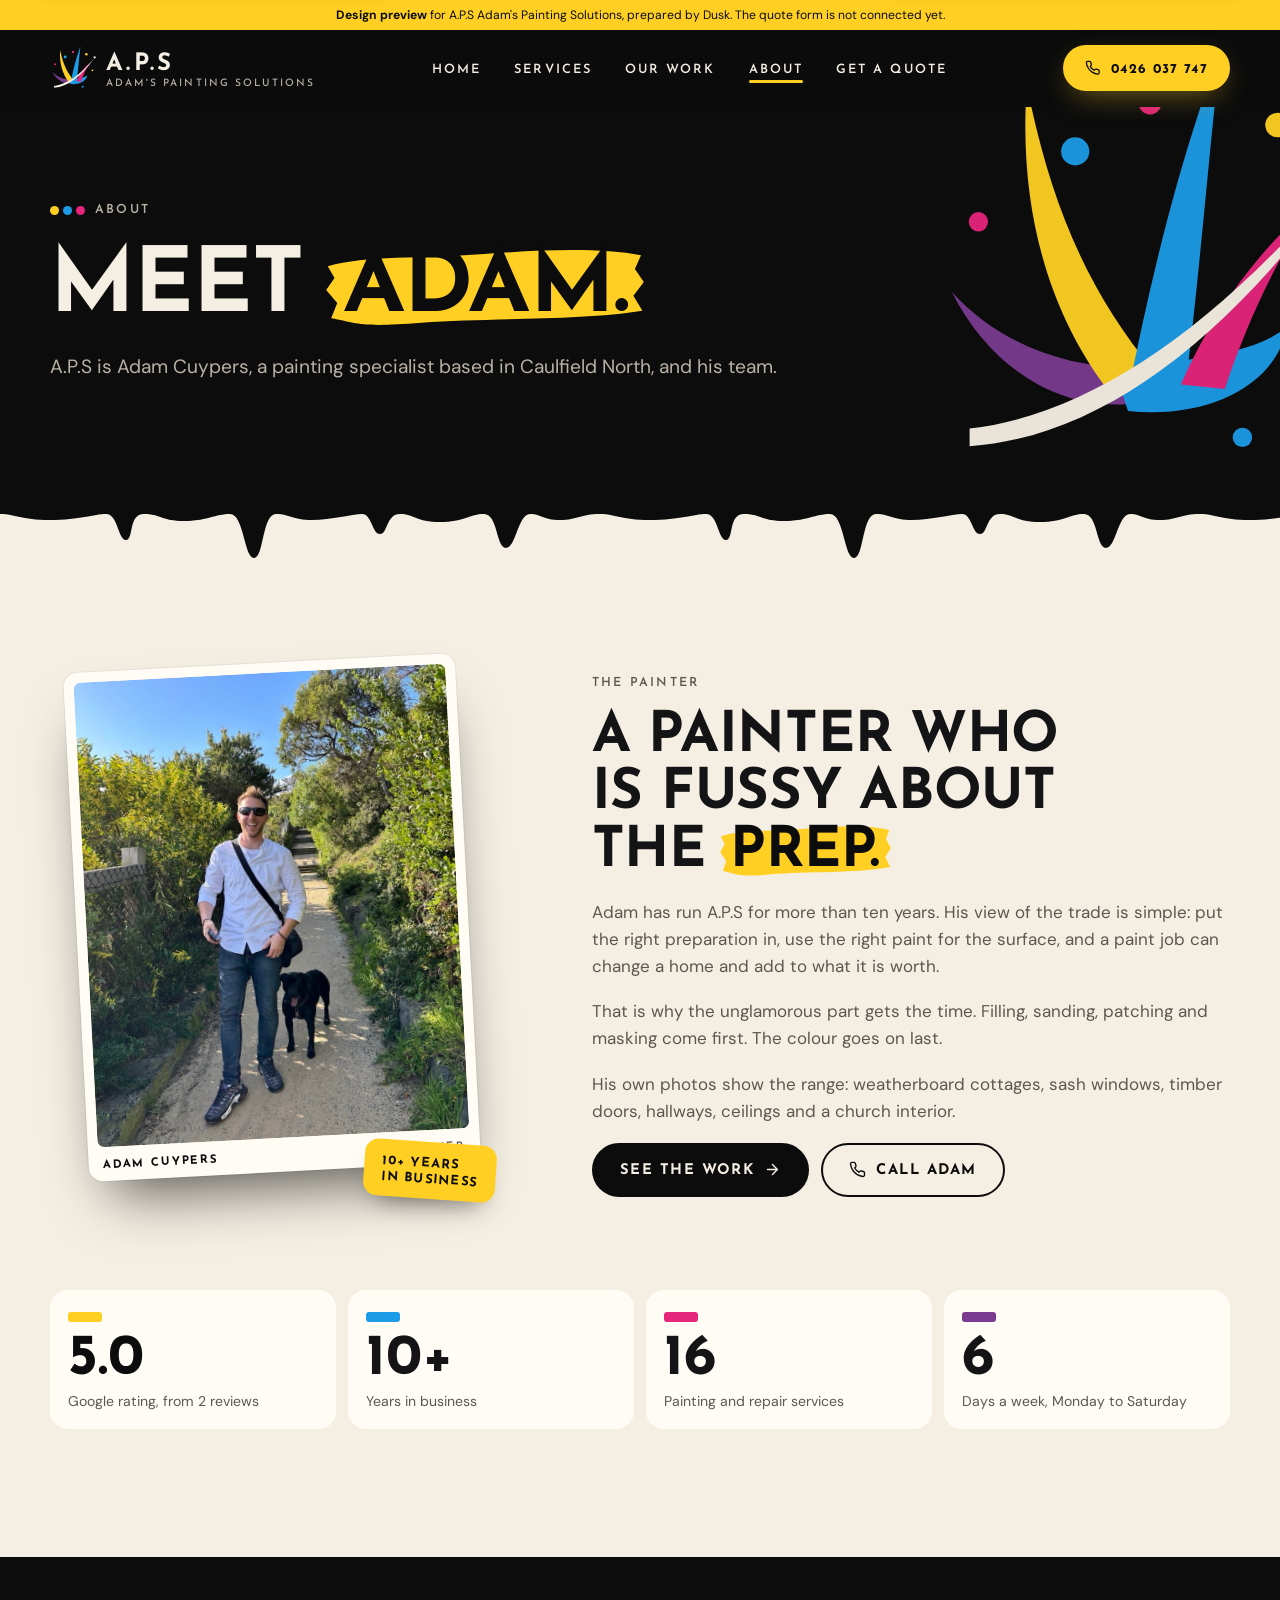
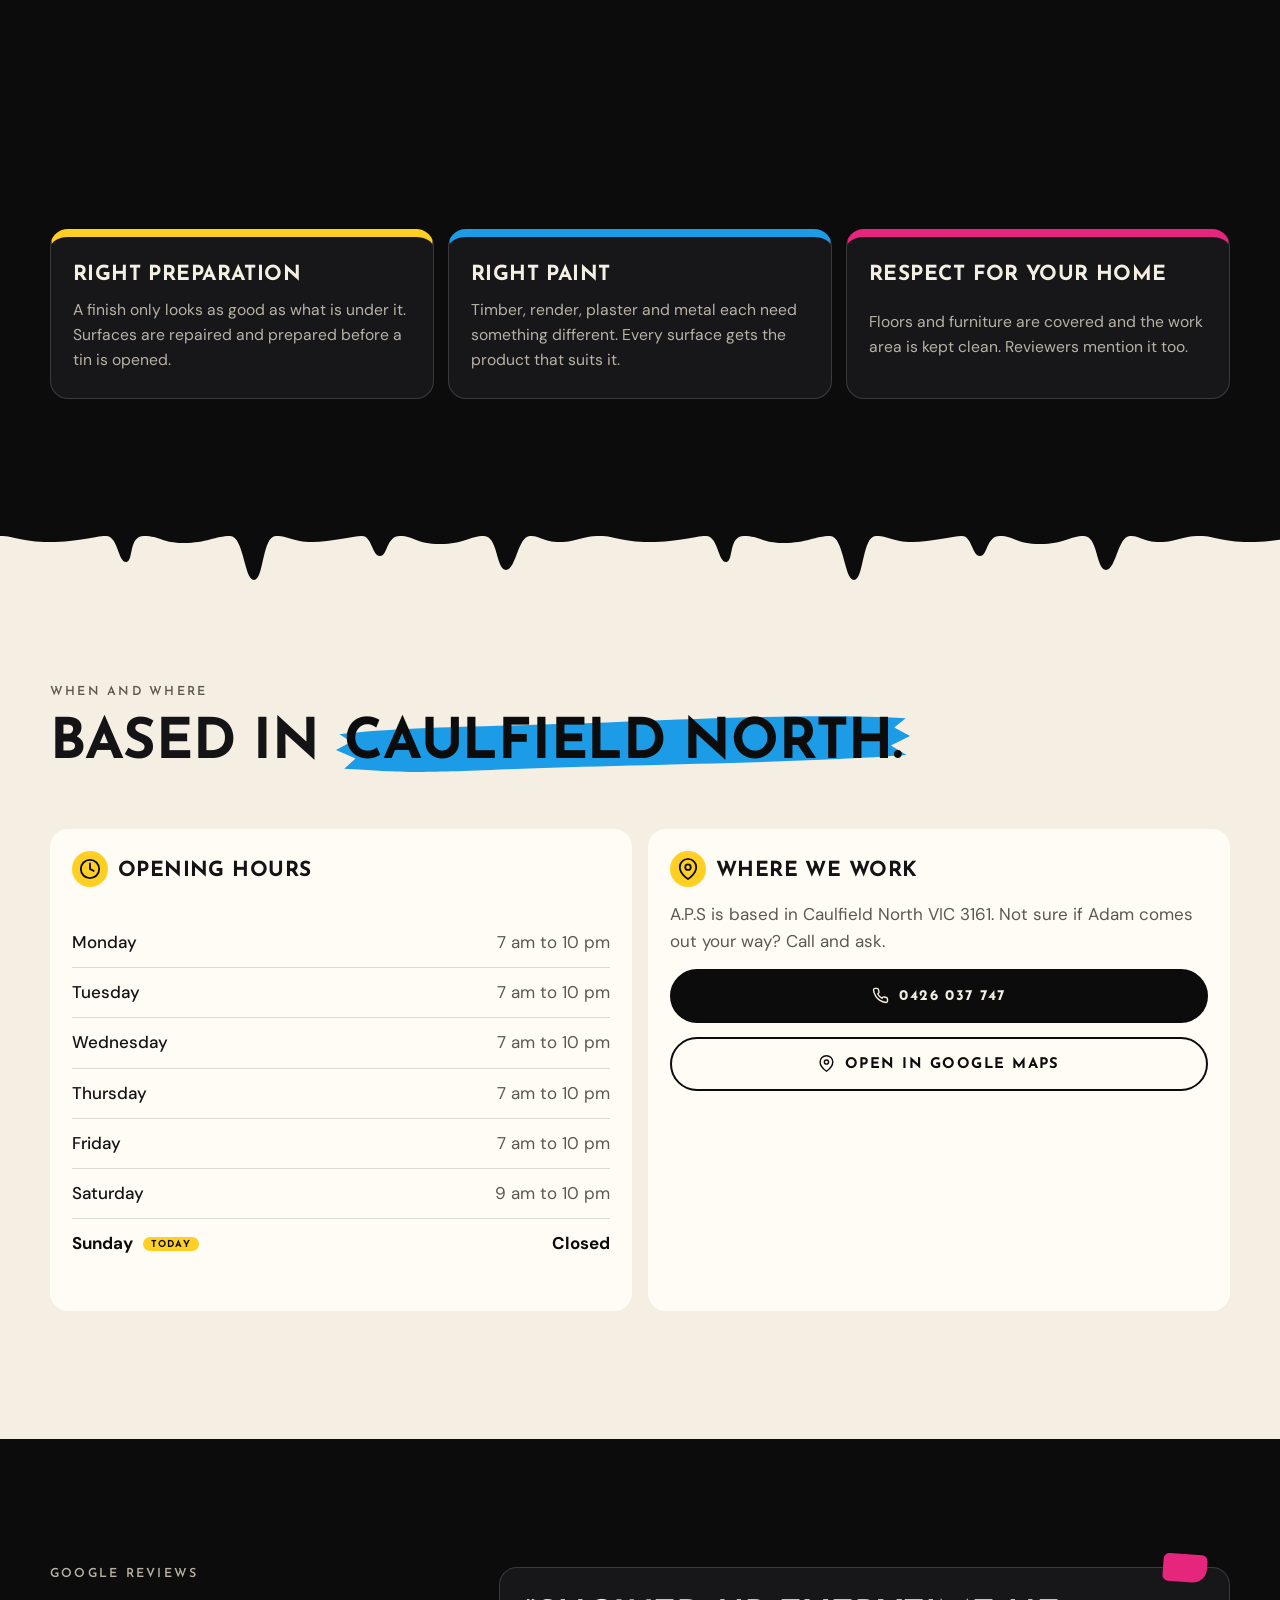
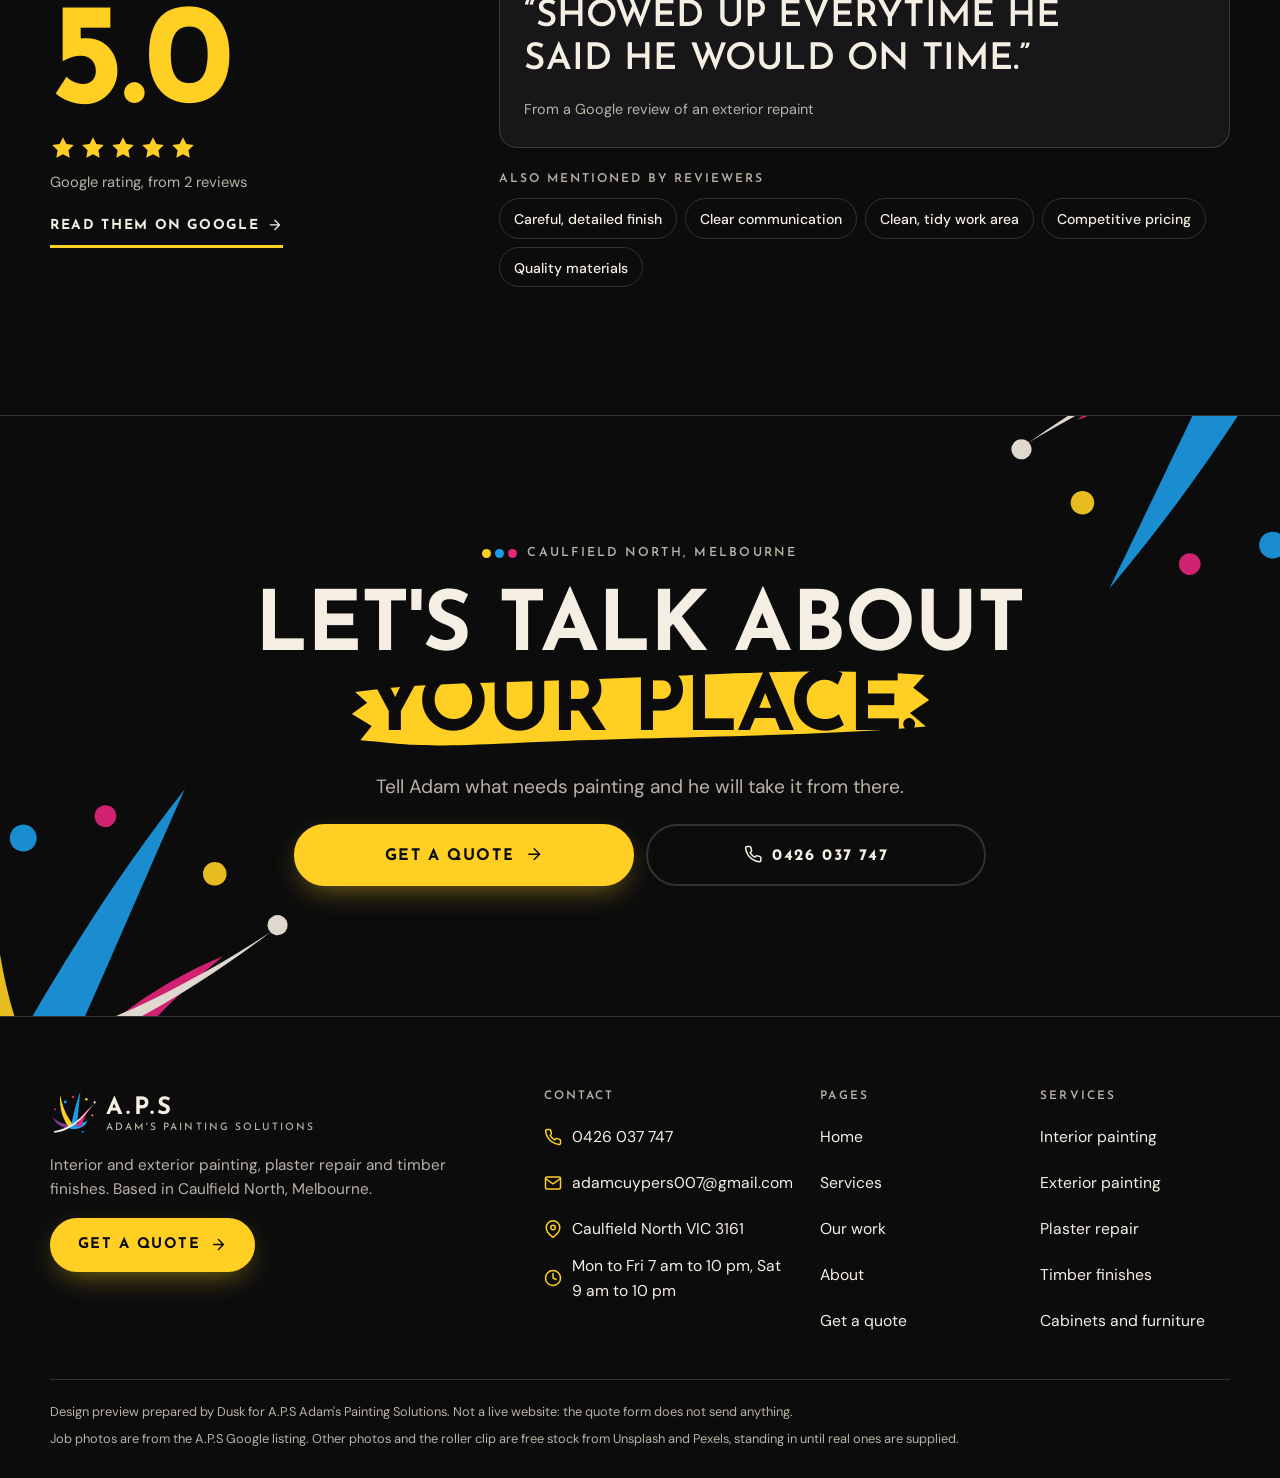
==== about.html @ 63b76c0f "A.P.S Adam's Painting Solutions design preview Co-Authored-By: Claude Opus 5.5 <noreply@anthropic.co" ====
<!doctype html>
<html lang="en-AU">
<head>
<meta charset="utf-8">
<meta name="viewport" content="width=device-width, initial-scale=1, viewport-fit=cover">
<title>About Adam | A.P.S Adam&#39;s Painting Solutions</title>
<meta name="description" content="A.P.S is Adam Cuypers, a painting specialist based in Caulfield North, Melbourne, with more than ten years in business.">
<meta name="robots" content="noindex, nofollow">
<meta name="theme-color" content="#0c0c0d">
<meta name="format-detection" content="telephone=no">
<link rel="icon" href="assets/favicon.svg" type="image/svg+xml">
<link rel="preconnect" href="https://fonts.googleapis.com">
<link rel="preconnect" href="https://fonts.gstatic.com" crossorigin>
<link href="https://fonts.googleapis.com/css2?family=DM+Sans:opsz,wght@9..40,400;9..40,500;9..40,700&amp;family=Josefin+Sans:wght@500;600;700&amp;display=swap" rel="stylesheet">
<link rel="stylesheet" href="assets/css/site.css">
<script>
(function(){var r=document.documentElement,p=false;r.classList.add('js');
try{var s=sessionStorage,m=matchMedia('(prefers-reduced-motion: reduce)').matches;
var n=(performance.getEntriesByType&&performance.getEntriesByType('navigation')[0])||{},t=n.type||'navigate';
var inside=!!s.getItem('aps-nav');s.removeItem('aps-nav');
if(!inside&&t==='navigate'&&document.referrer){try{inside=new URL(document.referrer).origin===location.origin}catch(e){}}
if(t==='back_forward')inside=true;
if(t==='reload')inside=false;
p=!m&&(!inside||/[?&]intro=1/.test(location.search));
if(/[?&]intro=0/.test(location.search))p=false;
if(!p&&!m&&inside)r.classList.add('wipe-in');}catch(e){}
r.classList.add(p?'has-intro':'no-intro');if(p)r.classList.add('intro-lock');
setTimeout(function(){if(!window.__aps)r.classList.remove('js','has-intro','intro-lock','wipe-in')},6000);})();
</script>
</head>
<body>
<a class="skip" href="#main">Skip to content</a>
<svg class="sr" aria-hidden="true" focusable="false" width="0" height="0"><defs>
<symbol id="i-phone" viewBox="0 0 24 24"><path d="M22 16.92v3a2 2 0 0 1-2.18 2 19.79 19.79 0 0 1-8.63-3.07 19.5 19.5 0 0 1-6-6 19.79 19.79 0 0 1-3.07-8.67A2 2 0 0 1 4.11 2h3a2 2 0 0 1 2 1.72 12.84 12.84 0 0 0 .7 2.81 2 2 0 0 1-.45 2.11L8.09 9.91a16 16 0 0 0 6 6l1.27-1.27a2 2 0 0 1 2.11-.45 12.84 12.84 0 0 0 2.81.7A2 2 0 0 1 22 16.92z"/></symbol>
<symbol id="i-arrow" viewBox="0 0 24 24"><path d="M5 12h14M12 5l7 7-7 7"/></symbol>
<symbol id="i-check" viewBox="0 0 24 24"><path d="M20 6L9 17l-5-5"/></symbol>
<symbol id="i-star" viewBox="0 0 24 24"><path fill="currentColor" stroke="none" d="M12 2l3.09 6.26L22 9.27l-5 4.87 1.18 6.88L12 17.77l-6.18 3.25L7 14.14 2 9.27l6.91-1.01L12 2z"/></symbol>
<symbol id="i-pin" viewBox="0 0 24 24"><path d="M21 10c0 7-9 13-9 13s-9-6-9-13a9 9 0 0 1 18 0z"/><circle cx="12" cy="10" r="3"/></symbol>
<symbol id="i-clock" viewBox="0 0 24 24"><circle cx="12" cy="12" r="10"/><path d="M12 6v6l4 2"/></symbol>
<symbol id="i-mail" viewBox="0 0 24 24"><path d="M4 4h16a2 2 0 0 1 2 2v12a2 2 0 0 1-2 2H4a2 2 0 0 1-2-2V6a2 2 0 0 1 2-2z"/><path d="M22 6l-10 7L2 6"/></symbol>
<symbol id="i-x" viewBox="0 0 24 24"><path d="M18 6L6 18M6 6l12 12"/></symbol>
<symbol id="i-left" viewBox="0 0 24 24"><path d="M15 18l-6-6 6-6"/></symbol>
<symbol id="i-right" viewBox="0 0 24 24"><path d="M9 18l6-6-6-6"/></symbol>
<symbol id="i-shield" viewBox="0 0 24 24"><path d="M12 22s8-4 8-10V5l-8-3-8 3v7c0 6 8 10 8 10z"/><path d="M9 12l2 2 4-4"/></symbol>
</defs></svg>
<div class="intro" id="intro">
  <div class="intro-paint" aria-hidden="true"><i style="--c:var(--yellow)"></i><i style="--c:var(--blue)"></i><i style="--c:var(--pink)"></i></div>
  <div class="intro-cols" aria-hidden="true"><i style="--c:var(--yellow)"></i><i style="--c:var(--blue)"></i><i style="--c:var(--pink)"></i></div>
  <div class="intro-brand" aria-hidden="true">
    <svg class="intro-mark" viewBox="0 0 100 100" aria-hidden="true" focusable="false">
<path class="s" style="--i:0" fill="#7a3b8f" d="M48 83C31 86 14 76 5 58c11 12 27 18 44 17z"/>
<path class="s" style="--i:1" fill="#ffd023" d="M41 81C27 63 20 39 22 11c5 25 13 46 29 65z"/>
<path class="s" style="--i:2" fill="#1c9be6" d="M45 81c5-25 11-51 21-78-3 28-5 53-8 77z"/>
<path class="s" style="--i:3" fill="#1c9be6" d="M43 79c13-8 28-5 38-13-2 13-18 21-36 19z"/>
<path class="s" style="--i:4" fill="#e6257c" d="M57 79c7-16 17-30 30-41-9 14-15 27-20 42z"/>
<path class="s" style="--i:5" fill="currentColor" d="M9 89c27-3 57-23 87-60C69 68 39 91 9 93z"/>
<circle class="d" style="--i:0" fill="#1c9be6" cx="33" cy="26" r="3.2"/>
<circle class="d" style="--i:1" fill="#e6257c" cx="50" cy="15" r="2.6"/>
<circle class="d" style="--i:2" fill="#ffd023" cx="79" cy="20" r="2.8"/>
<circle class="d" style="--i:3" fill="#e6257c" cx="11" cy="42" r="2.2"/>
<circle class="d" style="--i:4" fill="#ffd023" cx="92" cy="55" r="2"/>
<circle class="d" style="--i:5" fill="#1c9be6" cx="71" cy="91" r="2.2"/>
<circle class="d" style="--i:6" fill="currentColor" cx="97" cy="27" r="2.4"/>
</svg>
    <div class="intro-name">
      <span class="intro-aps"><span>A.P.S</span></span>
      <span class="intro-full"><span>Adam&#39;s Painting Solutions</span></span>
      <span class="intro-rule"></span>
      <span class="intro-loc">Caulfield North &middot; Melbourne</span>
    </div>
  </div>
  <button class="intro-skip" type="button">Skip intro</button>
</div>
<div class="wipe" aria-hidden="true"><i style="--c:var(--yellow);--i:0"></i><i style="--c:var(--blue);--i:1"></i><i style="--c:var(--pink);--i:2"></i></div>
<div class="preview-strip"><b>Design preview</b> for A.P.S Adam&#39;s Painting Solutions, prepared by Dusk. The quote form is not connected yet.</div>
<header class="hdr">
  <div class="wrap hdr-in">
    <a class="logo" href="index.html" aria-label="A.P.S Adam&#39;s Painting Solutions, home"><svg class="logo-mark" viewBox="0 0 100 100" aria-hidden="true" focusable="false">
<path fill="#7a3b8f" d="M48 83C31 86 14 76 5 58c11 12 27 18 44 17z"/>
<path fill="#ffd023" d="M41 81C27 63 20 39 22 11c5 25 13 46 29 65z"/>
<path fill="#1c9be6" d="M45 81c5-25 11-51 21-78-3 28-5 53-8 77z"/>
<path fill="#1c9be6" d="M43 79c13-8 28-5 38-13-2 13-18 21-36 19z"/>
<path fill="#e6257c" d="M57 79c7-16 17-30 30-41-9 14-15 27-20 42z"/>
<path fill="currentColor" d="M9 89c27-3 57-23 87-60C69 68 39 91 9 93z"/>
<circle fill="#1c9be6" cx="33" cy="26" r="3.2"/>
<circle fill="#e6257c" cx="50" cy="15" r="2.6"/>
<circle fill="#ffd023" cx="79" cy="20" r="2.8"/>
<circle fill="#e6257c" cx="11" cy="42" r="2.2"/>
<circle fill="#ffd023" cx="92" cy="55" r="2"/>
<circle fill="#1c9be6" cx="71" cy="91" r="2.2"/>
<circle fill="currentColor" cx="97" cy="27" r="2.4"/>
</svg><span class="logo-txt"><b>A.P.S</b><i>Adam&#39;s Painting Solutions</i></span></a>
    <nav class="nav" aria-label="Main">
      <a href="index.html">Home</a><a href="services.html">Services</a><a href="work.html">Our work</a><a href="about.html" aria-current="page">About</a><a href="contact.html">Get a quote</a>
    </nav>
    <a class="btn btn-y hdr-call" href="tel:+61426037747"><svg class="ico" aria-hidden="true" focusable="false"><use href="#i-phone"/></svg>0426 037 747</a>
    <button class="burger" type="button" aria-label="Open menu" aria-expanded="false" aria-controls="menu"><span></span><span></span><span></span></button>
  </div>
</header>
<div class="menu" id="menu">
  <nav class="menu-list" aria-label="Menu">
    <a href="index.html" style="--c:var(--yellow);--i:0">Home</a><a href="services.html" style="--c:var(--blue);--i:1">Services</a><a href="work.html" style="--c:var(--pink);--i:2">Our work</a><a href="about.html" style="--c:var(--plum);--i:3" aria-current="page">About</a>
    <a href="contact.html" style="--c:var(--yellow);--i:4">Get a quote</a>
  </nav>
  <div class="menu-foot">
    <a class="btn btn-y btn-block" href="tel:+61426037747"><svg class="ico" aria-hidden="true" focusable="false"><use href="#i-phone"/></svg>Call 0426 037 747</a>
    <p>Mon to Fri 7 am to 10 pm &middot; Sat 9 am to 10 pm</p>
  </div>
</div>
<main id="main">
<section class="phero">
  <svg class="phero-blob" viewBox="0 0 100 100" aria-hidden="true" focusable="false">
<path class="s" style="--i:0" fill="#7a3b8f" d="M48 83C31 86 14 76 5 58c11 12 27 18 44 17z"/>
<path class="s" style="--i:1" fill="#ffd023" d="M41 81C27 63 20 39 22 11c5 25 13 46 29 65z"/>
<path class="s" style="--i:2" fill="#1c9be6" d="M45 81c5-25 11-51 21-78-3 28-5 53-8 77z"/>
<path class="s" style="--i:3" fill="#1c9be6" d="M43 79c13-8 28-5 38-13-2 13-18 21-36 19z"/>
<path class="s" style="--i:4" fill="#e6257c" d="M57 79c7-16 17-30 30-41-9 14-15 27-20 42z"/>
<path class="s" style="--i:5" fill="currentColor" d="M9 89c27-3 57-23 87-60C69 68 39 91 9 93z"/>
<circle class="d" style="--i:0" fill="#1c9be6" cx="33" cy="26" r="3.2"/>
<circle class="d" style="--i:1" fill="#e6257c" cx="50" cy="15" r="2.6"/>
<circle class="d" style="--i:2" fill="#ffd023" cx="79" cy="20" r="2.8"/>
<circle class="d" style="--i:3" fill="#e6257c" cx="11" cy="42" r="2.2"/>
<circle class="d" style="--i:4" fill="#ffd023" cx="92" cy="55" r="2"/>
<circle class="d" style="--i:5" fill="#1c9be6" cx="71" cy="91" r="2.2"/>
<circle class="d" style="--i:6" fill="currentColor" cx="97" cy="27" r="2.4"/>
</svg>
  <div class="wrap phero-in">
    <p class="kicker" data-h style="--i:0"><span class="dots"><i></i><i></i><i></i></span>About</p>
    <h1 class="phero-title" data-h style="--i:1">Meet <span class="stroke">Adam.</span></h1>
    <p class="lede" data-h style="--i:2">A.P.S is Adam Cuypers, a painting specialist based in Caulfield North, and his team.</p>
    
  </div>
</section>
<section class="sec sec--paper has-drip">
  <span class="drip" aria-hidden="true"></span>
  <div class="wrap">
    <div class="about-grid">
      <div class="portrait" data-r="left">
        <figure class="chip"><img src="assets/photos/adam.jpg" alt="Adam Cuypers, owner of A.P.S, out walking with his dog" width="750" height="1000" loading="lazy" decoding="async"><figcaption><span><b>Adam Cuypers</b></span><span>Owner</span></figcaption></figure>
        <p class="portrait-tag">10+ years<br>in business</p>
      </div>
      <div class="about-copy" data-r>
        <p class="kicker">The painter</p>
        <h2 class="h2">A painter who is fussy about the <span class="stroke">prep.</span></h2>
        <p>Adam has run A.P.S for more than ten years. His view of the trade is simple: put the right preparation in, use the right paint for the surface, and a paint job can change a home and add to what it is worth.</p>
        <p>That is why the unglamorous part gets the time. Filling, sanding, patching and masking come first. The colour goes on last.</p>
        <p>His own photos show the range: weatherboard cottages, sash windows, timber doors, hallways, ceilings and a church interior.</p>
        <div class="hero-cta">
          <a class="btn btn-ink" href="work.html">See the work <svg class="ico" aria-hidden="true" focusable="false"><use href="#i-arrow"/></svg></a>
          <a class="btn btn-line" href="tel:+61426037747"><svg class="ico" aria-hidden="true" focusable="false"><use href="#i-phone"/></svg>Call Adam</a>
        </div>
      </div>
    </div>
    <ul class="stats" style="margin-top:clamp(40px,7vw,80px)">
      <li class="stat" style="--c:var(--yellow);--i:0" data-r><b>5.0</b><span>Google rating, from 2 reviews</span></li>
      <li class="stat" style="--c:var(--blue);--i:1" data-r><b>10+</b><span>Years in business</span></li>
      <li class="stat" style="--c:var(--pink);--i:2" data-r><b>16</b><span>Painting and repair services</span></li>
      <li class="stat" style="--c:var(--plum);--i:3" data-r><b>6</b><span>Days a week, Monday to Saturday</span></li>
    </ul>
  </div>
</section>

<section class="sec sec--ink">
  <div class="wrap">
    <div class="sec-head" data-r>
      <p class="kicker">How Adam works</p>
      <h2 class="h2">Three things that <span class="stroke stroke--pink">don&#39;t change.</span></h2>
    </div>
    <ul class="principles">
      <li class="principle" style="--c:var(--yellow);--i:0" data-r><h3 class="h3">Right preparation</h3><p>A finish only looks as good as what is under it. Surfaces are repaired and prepared before a tin is opened.</p></li>
      <li class="principle" style="--c:var(--blue);--i:1" data-r><h3 class="h3">Right paint</h3><p>Timber, render, plaster and metal each need something different. Every surface gets the product that suits it.</p></li>
      <li class="principle" style="--c:var(--pink);--i:2" data-r><h3 class="h3">Respect for your home</h3><p>Floors and furniture are covered and the work area is kept clean. Reviewers mention it too.</p></li>
    </ul>
  </div>
</section>

<section class="sec sec--paper has-drip">
  <span class="drip" aria-hidden="true"></span>
  <div class="wrap">
    <div class="sec-head" data-r>
      <p class="kicker">When and where</p>
      <h2 class="h2">Based in <span class="stroke stroke--blue">Caulfield North.</span></h2>
    </div>
    <div class="info">
      <div class="info-card" data-r>
        <h3 class="h3"><svg class="ico" aria-hidden="true" focusable="false"><use href="#i-clock"/></svg>Opening hours</h3>
        <dl class="hours">
            <div data-day="1"><dt>Monday</dt><dd>7 am to 10 pm</dd></div>
            <div data-day="2"><dt>Tuesday</dt><dd>7 am to 10 pm</dd></div>
            <div data-day="3"><dt>Wednesday</dt><dd>7 am to 10 pm</dd></div>
            <div data-day="4"><dt>Thursday</dt><dd>7 am to 10 pm</dd></div>
            <div data-day="5"><dt>Friday</dt><dd>7 am to 10 pm</dd></div>
            <div data-day="6"><dt>Saturday</dt><dd>9 am to 10 pm</dd></div>
            <div data-day="0"><dt>Sunday</dt><dd>Closed</dd></div>
          </dl>
      </div>
      <div class="info-card" data-r style="--i:1">
        <h3 class="h3"><svg class="ico" aria-hidden="true" focusable="false"><use href="#i-pin"/></svg>Where we work</h3>
        <p>A.P.S is based in Caulfield North VIC 3161. Not sure if Adam comes out your way? Call and ask.</p>
        <a class="btn btn-ink" href="tel:+61426037747"><svg class="ico" aria-hidden="true" focusable="false"><use href="#i-phone"/></svg>0426 037 747</a>
        <a class="btn btn-line" href="https://www.google.com/maps/search/?api=1&amp;query=A.P.S+Adam%27s+Painting+Solutions+Caulfield+North+VIC" target="_blank" rel="noopener"><svg class="ico" aria-hidden="true" focusable="false"><use href="#i-pin"/></svg>Open in Google Maps</a>
      </div>
    </div>
  </div>
</section>

<section class="sec sec--ink" id="reviews">
  <div class="wrap rev">
    <div class="rev-score" data-r>
      <p class="kicker">Google reviews</p>
      <p class="rev-num" aria-hidden="true">5.0</p>
      <p class="rev-stars" role="img" aria-label="5.0 out of 5 stars"><svg class="ico" style="--i:0" aria-hidden="true" focusable="false"><use href="#i-star"/></svg><svg class="ico" style="--i:1" aria-hidden="true" focusable="false"><use href="#i-star"/></svg><svg class="ico" style="--i:2" aria-hidden="true" focusable="false"><use href="#i-star"/></svg><svg class="ico" style="--i:3" aria-hidden="true" focusable="false"><use href="#i-star"/></svg><svg class="ico" style="--i:4" aria-hidden="true" focusable="false"><use href="#i-star"/></svg></p>
      <p class="rev-src">Google rating, from 2 reviews</p>
      <a class="link" href="https://www.google.com/maps/search/?api=1&amp;query=A.P.S+Adam%27s+Painting+Solutions+Caulfield+North+VIC" target="_blank" rel="noopener">Read them on Google <svg class="ico" aria-hidden="true" focusable="false"><use href="#i-arrow"/></svg></a>
    </div>
    <div class="rev-body">
      <figure class="rev-quote" data-r style="--i:1">
        <blockquote>&ldquo;Showed up everytime he said he would on time.&rdquo;</blockquote>
        <figcaption>From a Google review of an exterior repaint</figcaption>
      </figure>
      <div class="rev-themes" data-r style="--i:2">
        <h3>Also mentioned by reviewers</h3>
        <ul class="tags">
          <li>Careful, detailed finish</li>
          <li>Clear communication</li>
          <li>Clean, tidy work area</li>
          <li>Competitive pricing</li>
          <li>Quality materials</li>
        </ul>
      </div>
    </div>
  </div>
</section>

<section class="cta">
  <svg class="cta-blob cta-blob--a" viewBox="0 0 100 100" aria-hidden="true" focusable="false">
<path fill="#7a3b8f" d="M48 83C31 86 14 76 5 58c11 12 27 18 44 17z"/>
<path fill="#ffd023" d="M41 81C27 63 20 39 22 11c5 25 13 46 29 65z"/>
<path fill="#1c9be6" d="M45 81c5-25 11-51 21-78-3 28-5 53-8 77z"/>
<path fill="#1c9be6" d="M43 79c13-8 28-5 38-13-2 13-18 21-36 19z"/>
<path fill="#e6257c" d="M57 79c7-16 17-30 30-41-9 14-15 27-20 42z"/>
<path fill="currentColor" d="M9 89c27-3 57-23 87-60C69 68 39 91 9 93z"/>
<circle fill="#1c9be6" cx="33" cy="26" r="3.2"/>
<circle fill="#e6257c" cx="50" cy="15" r="2.6"/>
<circle fill="#ffd023" cx="79" cy="20" r="2.8"/>
<circle fill="#e6257c" cx="11" cy="42" r="2.2"/>
<circle fill="#ffd023" cx="92" cy="55" r="2"/>
<circle fill="#1c9be6" cx="71" cy="91" r="2.2"/>
<circle fill="currentColor" cx="97" cy="27" r="2.4"/>
</svg>
  <svg class="cta-blob cta-blob--b" viewBox="0 0 100 100" aria-hidden="true" focusable="false">
<path fill="#7a3b8f" d="M48 83C31 86 14 76 5 58c11 12 27 18 44 17z"/>
<path fill="#ffd023" d="M41 81C27 63 20 39 22 11c5 25 13 46 29 65z"/>
<path fill="#1c9be6" d="M45 81c5-25 11-51 21-78-3 28-5 53-8 77z"/>
<path fill="#1c9be6" d="M43 79c13-8 28-5 38-13-2 13-18 21-36 19z"/>
<path fill="#e6257c" d="M57 79c7-16 17-30 30-41-9 14-15 27-20 42z"/>
<path fill="currentColor" d="M9 89c27-3 57-23 87-60C69 68 39 91 9 93z"/>
<circle fill="#1c9be6" cx="33" cy="26" r="3.2"/>
<circle fill="#e6257c" cx="50" cy="15" r="2.6"/>
<circle fill="#ffd023" cx="79" cy="20" r="2.8"/>
<circle fill="#e6257c" cx="11" cy="42" r="2.2"/>
<circle fill="#ffd023" cx="92" cy="55" r="2"/>
<circle fill="#1c9be6" cx="71" cy="91" r="2.2"/>
<circle fill="currentColor" cx="97" cy="27" r="2.4"/>
</svg>
  <div class="wrap cta-in" data-r>
    <p class="kicker"><span class="dots"><i></i><i></i><i></i></span>Caulfield North, Melbourne</p>
    <h2 class="cta-title">Let&#39;s talk about <span class="stroke">your place.</span></h2>
    <p class="lede">Tell Adam what needs painting and he will take it from there.</p>
    <div class="cta-btns">
      <a class="btn btn-y btn-lg" href="contact.html">Get a quote <svg class="ico" aria-hidden="true" focusable="false"><use href="#i-arrow"/></svg></a>
      <a class="btn btn-ghost btn-lg" href="tel:+61426037747"><svg class="ico" aria-hidden="true" focusable="false"><use href="#i-phone"/></svg>0426 037 747</a>
    </div>
  </div>
</section>
</main>
<footer class="ftr">
  <div class="wrap">
    <div class="ftr-top">
      <div class="ftr-brand">
        <a class="logo" href="index.html" aria-label="A.P.S Adam&#39;s Painting Solutions, home"><svg class="logo-mark" viewBox="0 0 100 100" aria-hidden="true" focusable="false">
<path fill="#7a3b8f" d="M48 83C31 86 14 76 5 58c11 12 27 18 44 17z"/>
<path fill="#ffd023" d="M41 81C27 63 20 39 22 11c5 25 13 46 29 65z"/>
<path fill="#1c9be6" d="M45 81c5-25 11-51 21-78-3 28-5 53-8 77z"/>
<path fill="#1c9be6" d="M43 79c13-8 28-5 38-13-2 13-18 21-36 19z"/>
<path fill="#e6257c" d="M57 79c7-16 17-30 30-41-9 14-15 27-20 42z"/>
<path fill="currentColor" d="M9 89c27-3 57-23 87-60C69 68 39 91 9 93z"/>
<circle fill="#1c9be6" cx="33" cy="26" r="3.2"/>
<circle fill="#e6257c" cx="50" cy="15" r="2.6"/>
<circle fill="#ffd023" cx="79" cy="20" r="2.8"/>
<circle fill="#e6257c" cx="11" cy="42" r="2.2"/>
<circle fill="#ffd023" cx="92" cy="55" r="2"/>
<circle fill="#1c9be6" cx="71" cy="91" r="2.2"/>
<circle fill="currentColor" cx="97" cy="27" r="2.4"/>
</svg><span class="logo-txt"><b>A.P.S</b><i>Adam&#39;s Painting Solutions</i></span></a>
        <p>Interior and exterior painting, plaster repair and timber finishes. Based in Caulfield North, Melbourne.</p>
        <a class="btn btn-y" href="contact.html">Get a quote <svg class="ico" aria-hidden="true" focusable="false"><use href="#i-arrow"/></svg></a>
      </div>
      <div class="ftr-cols">
        <div class="ftr-contact">
          <h2>Contact</h2>
          <ul class="ftr-list">
            <li><a href="tel:+61426037747"><svg class="ico" aria-hidden="true" focusable="false"><use href="#i-phone"/></svg>0426 037 747</a></li>
            <li><a href="mailto:adamcuypers007@gmail.com"><svg class="ico" aria-hidden="true" focusable="false"><use href="#i-mail"/></svg>adamcuypers007@gmail.com</a></li>
            <li><span><svg class="ico" aria-hidden="true" focusable="false"><use href="#i-pin"/></svg>Caulfield North VIC 3161</span></li>
            <li><span><svg class="ico" aria-hidden="true" focusable="false"><use href="#i-clock"/></svg>Mon to Fri 7 am to 10 pm, Sat 9 am to 10 pm</span></li>
          </ul>
        </div>
        <div>
          <h2>Pages</h2>
          <ul class="ftr-list">
            <li><a href="index.html">Home</a></li><li><a href="services.html">Services</a></li><li><a href="work.html">Our work</a></li><li><a href="about.html">About</a></li>
            <li><a href="contact.html">Get a quote</a></li>
          </ul>
        </div>
        <div>
          <h2>Services</h2>
          <ul class="ftr-list">
            <li><a href="services.html#interior">Interior painting</a></li>
            <li><a href="services.html#exterior">Exterior painting</a></li>
            <li><a href="services.html#repairs">Plaster repair</a></li>
            <li><a href="services.html#timber">Timber finishes</a></li>
            <li><a href="services.html#cabinets">Cabinets and furniture</a></li>
          </ul>
        </div>
      </div>
    </div>
    <div class="ftr-note">
      <p>Design preview prepared by Dusk for A.P.S Adam&#39;s Painting Solutions. Not a live website: the quote form does not send anything.</p>
      <p>Job photos are from the A.P.S Google listing. Other photos and the roller clip are free stock from Unsplash and Pexels, standing in until real ones are supplied.</p>
    </div>
  </div>
</footer>
<div class="bar"><a class="btn btn-ghost" href="tel:+61426037747"><svg class="ico" aria-hidden="true" focusable="false"><use href="#i-phone"/></svg>Call Adam</a><a class="btn btn-y" href="contact.html">Get a quote <svg class="ico" aria-hidden="true" focusable="false"><use href="#i-arrow"/></svg></a></div>
<script src="assets/js/site.js" defer></script>
</body>
</html>
---- assets/css/site.css ----
/* A.P.S Adam's Painting Solutions: design preview by Dusk
   Brand from the business card: ink black, warm paper white,
   and the three splash colours (yellow, blue, pink). */

:root{
  --ink:#0c0c0d; --ink-2:#17171a; --ink-3:#26262b;
  --paper:#f5efe3; --paper-2:#eae2d2; --white:#fffcf6;
  --yellow:#ffd023; --blue:#1c9be6; --pink:#e6257c; --pink-deep:#d4186c; --plum:#7a3b8f;
  --text:#141416; --muted:#5d574f; --line:rgba(12,12,13,.14);
  --on-ink:#f5efe3; --on-ink-muted:#b9b2a5; --line-ink:rgba(245,239,227,.16);
  --r:18px; --r-sm:10px;
  --font-d:"Josefin Sans","Century Gothic","Futura",system-ui,sans-serif;
  --font-b:"DM Sans",system-ui,-apple-system,"Segoe UI",Roboto,sans-serif;
  --ease:cubic-bezier(.2,.7,.2,1); --ease-io:cubic-bezier(.7,0,.2,1); --ease-pop:cubic-bezier(.2,1.4,.3,1);
  --wrap:1180px; --gut:clamp(18px,4.6vw,40px);
  --sat:env(safe-area-inset-top,0px); --sab:env(safe-area-inset-bottom,0px);
  --sal:env(safe-area-inset-left,0px); --sar:env(safe-area-inset-right,0px);
  --hdr:64px;
}

*,*::before,*::after{box-sizing:border-box}
html{-webkit-text-size-adjust:100%;text-size-adjust:100%;scroll-behavior:smooth;scroll-padding-top:calc(var(--hdr) + 20px);overflow-x:hidden;background:var(--ink)}
body{margin:0;background:var(--ink);color:var(--text);font:400 1.0625rem/1.6 var(--font-b);-webkit-font-smoothing:antialiased;-moz-osx-font-smoothing:grayscale;overflow-x:clip;-webkit-tap-highlight-color:transparent}
img,video,svg{max-width:100%}
img,video{display:block;height:auto}
h1,h2,h3,h4,p,ul,ol,figure,fieldset{margin:0}
ul,ol{padding:0;list-style:none}
a{color:inherit;text-decoration:none}
button,input,select,textarea{font:inherit;color:inherit}
button{cursor:pointer;touch-action:manipulation}
a,button{touch-action:manipulation}
fieldset{border:0;padding:0;min-width:0}
:focus-visible{outline:3px solid var(--blue);outline-offset:3px;border-radius:6px}
::selection{background:var(--yellow);color:var(--ink)}
.sr{position:absolute;width:1px;height:1px;margin:-1px;padding:0;overflow:hidden;clip:rect(0 0 0 0);white-space:nowrap;border:0}
.skip{position:absolute;left:12px;top:-60px;z-index:2000;background:var(--yellow);color:var(--ink);padding:12px 16px;border-radius:10px;font-weight:700}
.skip:focus{top:12px}
.wrap{width:100%;max-width:calc(var(--wrap) + 2*var(--gut));margin-inline:auto;padding-left:max(var(--gut),var(--sal));padding-right:max(var(--gut),var(--sar))}
.ico{width:1.15em;height:1.15em;flex:none;fill:none;stroke:currentColor;stroke-width:2;stroke-linecap:round;stroke-linejoin:round}
.ico-fill{fill:currentColor;stroke:none}

/* ---------- type ---------- */
.kicker{display:inline-flex;align-items:center;gap:10px;font:600 .78rem/1.2 var(--font-d);letter-spacing:.18em;text-transform:uppercase;color:var(--muted)}
.sec--ink .kicker,.hero .kicker,.phero .kicker,.cta .kicker{color:var(--on-ink-muted)}
.dots{display:inline-flex;gap:4px}
.dots i{width:9px;height:9px;border-radius:50%;background:var(--yellow)}
.dots i:nth-child(2){background:var(--blue)}
.dots i:nth-child(3){background:var(--pink)}
.h2{font:700 clamp(2rem,7.2vw,3.5rem)/1.02 var(--font-d);letter-spacing:-.005em;text-transform:uppercase;text-wrap:balance}
.h3{font:700 1.3rem/1.15 var(--font-d);letter-spacing:.02em;text-transform:uppercase}
.lede{font-size:clamp(1.05rem,2.6vw,1.2rem);line-height:1.55;color:var(--muted);max-width:56ch}
.sec--ink .lede,.hero .lede,.phero .lede,.cta .lede{color:var(--on-ink-muted)}
.sec-head{display:grid;gap:16px;margin-bottom:clamp(30px,6vw,56px)}
.sec-head--row{align-items:end}

/* a brush stroke painted behind a word */
.stroke{position:relative;display:inline-block;z-index:0;color:var(--ink);padding:0 .16em;margin:0 -.04em;white-space:nowrap}
.stroke::before{content:"";position:absolute;z-index:-1;inset:-.02em -.05em .04em;background:var(--yellow);
  -webkit-mask:url("data:image/svg+xml,%3Csvg xmlns='http://www.w3.org/2000/svg' viewBox='0 0 300 100' preserveAspectRatio='none'%3E%3Cpath d='M4 22C40 10 90 16 150 12S260 8 296 18l-6 16 8 16-10 16 8 18C240 94 150 88 90 92S30 90 6 84l6-18L2 50l8-14z'/%3E%3C/svg%3E") center/100% 100% no-repeat;
  mask:url("data:image/svg+xml,%3Csvg xmlns='http://www.w3.org/2000/svg' viewBox='0 0 300 100' preserveAspectRatio='none'%3E%3Cpath d='M4 22C40 10 90 16 150 12S260 8 296 18l-6 16 8 16-10 16 8 18C240 94 150 88 90 92S30 90 6 84l6-18L2 50l8-14z'/%3E%3C/svg%3E") center/100% 100% no-repeat;
  transform:rotate(-1.4deg)}
.stroke--blue::before{background:var(--blue)}
.stroke--pink::before{background:var(--pink-deep)}
.stroke--pink{color:var(--white)}
.js .stroke::before{clip-path:inset(0 100% 0 0);transition:clip-path .75s var(--ease-io) .3s}
.js .in .stroke::before,.js .stroke.in::before,.js.ready .hero .stroke::before,.js.ready .phero .stroke::before{clip-path:inset(0 -4% 0 -4%)}

/* ---------- buttons ---------- */
.btn{--bg:var(--ink);--fg:var(--on-ink);position:relative;display:inline-flex;align-items:center;justify-content:center;gap:10px;min-height:54px;padding:6px 26px 4px;border:2px solid var(--bg);border-radius:999px;background:var(--bg);color:var(--fg);font:700 .92rem/1 var(--font-d);letter-spacing:.1em;text-transform:uppercase;text-align:center;overflow:hidden;isolation:isolate;transition:transform .25s var(--ease),box-shadow .25s var(--ease),color .25s}
.btn .ico{margin-top:-3px}
.btn::before{content:"";position:absolute;inset:-2px;z-index:-1;background:var(--hover,var(--yellow));transform:translateY(102%);transition:transform .35s var(--ease-io);border-radius:inherit}
.btn:active{transform:scale(.97)}
.btn-y{--bg:var(--yellow);--fg:var(--ink);--hover:var(--white);box-shadow:0 10px 30px -10px rgba(255,208,35,.55)}
.btn-ink{--bg:var(--ink);--fg:var(--on-ink);--hover:var(--yellow)}
.btn-ghost{--bg:transparent;--fg:var(--on-ink);border-color:var(--line-ink);--hover:var(--on-ink)}
.btn-line{--bg:transparent;--fg:var(--ink);border-color:var(--ink);--hover:var(--ink)}
.btn-lg{min-height:62px;padding-inline:34px;font-size:1rem}
.btn-block{width:100%}
@media (hover:hover){
  .btn:hover{transform:translateY(-2px)}
  .btn:hover::before{transform:none}
  .btn-ink:hover,.btn-ghost:hover{color:var(--ink)}
  .btn-line:hover{color:var(--on-ink)}
}
.link{display:inline-flex;align-items:center;gap:8px;min-height:44px;font:700 .86rem/1 var(--font-d);letter-spacing:.12em;text-transform:uppercase;padding:12px 0 9px;border-bottom:3px solid var(--yellow);transition:gap .25s var(--ease)}
.link .ico{margin-top:-3px}
@media (hover:hover){.link:hover{gap:14px}}

/* ---------- preview strip + header ---------- */
.preview-strip{background:var(--yellow);color:var(--ink);font-size:.76rem;line-height:1.35;text-align:center;padding:calc(7px + var(--sat)) max(14px,var(--sar)) 7px max(14px,var(--sal))}
.hdr{position:sticky;top:0;z-index:50;background:rgba(12,12,13,.9);-webkit-backdrop-filter:saturate(1.4) blur(14px);backdrop-filter:saturate(1.4) blur(14px);color:var(--on-ink);border-bottom:1px solid transparent;transition:border-color .3s,background .3s}
.hdr.is-scrolled{border-bottom-color:var(--line-ink)}
.hdr-in{display:flex;align-items:center;justify-content:space-between;gap:16px;height:var(--hdr)}
.logo{display:inline-flex;align-items:center;gap:10px;min-height:48px;color:var(--on-ink)}
.logo-mark{width:40px;height:40px;flex:none;overflow:visible}
.logo-txt{display:grid;line-height:1}
.logo-txt b{font:700 1.32rem/1 var(--font-d);letter-spacing:.14em;padding-top:5px}
.logo-txt i{font:500 .6rem/1 var(--font-d);font-style:normal;letter-spacing:.2em;text-transform:uppercase;color:var(--on-ink-muted);margin-top:3px;white-space:nowrap}
.nav{display:none}
.hdr-call{display:none}
.burger{position:relative;width:48px;height:48px;margin-right:-10px;border:0;background:none;color:var(--on-ink);display:grid;place-items:center;z-index:70}
.burger span{position:absolute;left:12px;right:12px;height:2.5px;border-radius:2px;background:currentColor;transition:transform .35s var(--ease),opacity .2s,background .2s}
.burger span:nth-child(1){transform:translateY(-7px)}
.burger span:nth-child(2){background:var(--yellow);right:18px}
.burger span:nth-child(3){transform:translateY(7px)}
.menu-open .burger span:nth-child(1){transform:rotate(45deg)}
.menu-open .burger span:nth-child(2){opacity:0}
.menu-open .burger span:nth-child(3){transform:rotate(-45deg)}

.menu{position:fixed;inset:0;z-index:45;background:var(--ink);color:var(--on-ink);display:flex;flex-direction:column;padding:calc(var(--hdr) + 46px + var(--sat)) max(var(--gut),var(--sal)) calc(28px + var(--sab));visibility:hidden;clip-path:circle(0 at calc(100% - 38px) 60px);transition:clip-path .55s var(--ease-io),visibility 0s .55s;overflow-y:auto;-webkit-overflow-scrolling:touch}
.menu-open .menu{visibility:visible;clip-path:circle(160% at calc(100% - 38px) 60px);transition:clip-path .6s var(--ease-io),visibility 0s}
.menu-open,.menu-open body{overflow:hidden}
.menu-list{display:grid;gap:2px;margin:auto 0}
.menu-list a{display:flex;align-items:center;gap:16px;min-height:60px;font:700 clamp(1.8rem,9vw,2.6rem)/1 var(--font-d);letter-spacing:.02em;text-transform:uppercase;padding-top:6px;opacity:0;transform:translateY(18px);transition:opacity .4s var(--ease),transform .5s var(--ease),color .2s}
.menu-open .menu-list a{opacity:1;transform:none;transition-delay:calc(.16s + var(--i)*55ms)}
.menu-list a::before{content:"";width:14px;height:14px;border-radius:50%;background:var(--c,var(--yellow));flex:none;margin-top:-6px}
.menu-list a[aria-current="page"]{color:var(--yellow)}
.menu-foot{display:grid;gap:12px;padding-top:26px;border-top:1px solid var(--line-ink);margin-top:26px}
.menu-foot p{font-size:.9rem;color:var(--on-ink-muted)}

@media (min-width:920px){
  :root{--hdr:76px}
  .burger,.menu{display:none}
  .nav{display:flex;align-items:center;gap:clamp(18px,2.6vw,36px)}
  .nav a{position:relative;font:600 .8rem/1 var(--font-d);letter-spacing:.16em;text-transform:uppercase;padding:16px 0 12px;color:var(--on-ink)}
  .nav a::after{content:"";position:absolute;left:0;right:0;bottom:6px;height:3px;border-radius:2px;background:var(--yellow);transform:scaleX(0);transform-origin:left;transition:transform .35s var(--ease-io)}
  .nav a:hover::after,.nav a[aria-current="page"]::after{transform:none}
  .hdr-call{display:inline-flex;min-height:46px;padding-inline:20px;font-size:.84rem}
  .logo-mark{width:46px;height:46px}
  .logo-txt b{font-size:1.5rem}
  .logo-txt i{font-size:.64rem}
}

/* sticky call / quote bar on phones */
.bar{position:fixed;left:0;right:0;bottom:0;z-index:40;display:grid;grid-template-columns:1fr 1.25fr;gap:10px;padding:10px max(12px,var(--sal)) calc(10px + var(--sab)) max(12px,var(--sar));background:rgba(12,12,13,.94);-webkit-backdrop-filter:blur(12px);backdrop-filter:blur(12px);border-top:1px solid var(--line-ink);transform:translateY(110%);transition:transform .45s var(--ease)}
.bar.is-on{transform:none}
.bar .btn{min-height:50px;padding-inline:12px;font-size:.84rem;letter-spacing:.08em}
.has-bar body{padding-bottom:calc(72px + var(--sab))}
@media (min-width:920px){.bar{display:none}.has-bar body{padding-bottom:0}}

/* ---------- intro: splash, then the rollers take the black away ---------- */
.intro{position:fixed;inset:0;z-index:1000;display:none;overflow:hidden;pointer-events:none}
.has-intro .intro{display:block}
html.intro-lock,html.intro-lock body{overflow:hidden}
.intro-paint,.intro-cols{position:absolute;inset:0;display:flex}
.intro-paint i,.intro-cols i{flex:1 1 0;margin-right:-1px;position:relative;will-change:transform}
.intro-paint i{background:var(--c);animation:introUp .8s var(--ease-io) 2.34s both}
.intro-paint i:nth-child(2){animation-name:introDown;animation-delay:2.44s}
.intro-paint i:nth-child(3){animation-delay:2.54s}
.intro-cols i{background:var(--ink);animation:introUp .8s var(--ease-io) 2.02s both}
.intro-cols i:nth-child(2){animation-name:introDown;animation-delay:2.12s}
.intro-cols i:nth-child(3){animation-delay:2.22s}
/* the roller riding each column's trailing edge */
.intro-cols i::after{content:"";position:absolute;left:9%;right:9%;height:34px;bottom:-17px;border-radius:17px;background:var(--c);box-shadow:inset 0 -9px 0 rgba(0,0,0,.2),inset 0 5px 0 rgba(255,255,255,.3),0 8px 18px rgba(0,0,0,.35);z-index:2}
.intro-cols i::before{content:"";position:absolute;left:0;right:0;bottom:0;height:8px;background:var(--c)}
.intro-cols i:nth-child(2)::after{bottom:auto;top:-17px}
.intro-cols i:nth-child(2)::before{bottom:auto;top:0}
@keyframes introUp{to{transform:translate3d(0,-104%,0)}}
@keyframes introDown{to{transform:translate3d(0,104%,0)}}
.intro-brand{position:absolute;inset:0;display:grid;place-content:center;justify-items:center;gap:16px;text-align:center;color:var(--on-ink);padding:24px;animation:introBrandOut .32s var(--ease) 1.82s both}
@keyframes introBrandOut{to{opacity:0;transform:scale(.94)}}
.intro-mark{width:min(48vw,220px);height:auto;overflow:visible;margin-bottom:4px}
.intro-mark .s{transform-origin:46px 80px;animation:splash .75s var(--ease-pop) both;animation-delay:calc(.12s + var(--i)*75ms)}
.intro-mark .d{transform-origin:46px 80px;animation:drop .65s var(--ease-pop) both;animation-delay:calc(.5s + var(--i)*45ms)}
@keyframes splash{from{transform:scale(0) rotate(-16deg);opacity:0}45%{opacity:1}to{transform:none;opacity:1}}
@keyframes drop{from{transform:scale(0);opacity:0}to{transform:none;opacity:1}}
.intro-name{display:grid;gap:10px;justify-items:center;font-family:var(--font-d);text-transform:uppercase}
.intro-aps{font-weight:700;font-size:clamp(3.2rem,16vw,5.6rem);letter-spacing:.1em;line-height:1;overflow:hidden;padding:.14em 0 0 .1em}
.intro-full{font-weight:600;font-size:clamp(.8rem,3.5vw,1.1rem);letter-spacing:.3em;overflow:hidden;padding:.2em 0 0 .3em}
.intro-aps span,.intro-full span{display:inline-block;animation:rise .7s var(--ease) .62s both}
.intro-full span{animation-delay:.82s}
.intro-rule{display:block;height:6px;width:min(62vw,280px);border-radius:3px;background:linear-gradient(90deg,var(--yellow) 0 33.33%,var(--blue) 0 66.66%,var(--pink) 0);transform-origin:left;animation:paintX .6s var(--ease-io) 1s both}
.intro-loc{font:500 .82rem/1.3 var(--font-b);letter-spacing:.12em;text-transform:none;color:var(--on-ink-muted);animation:fadeIn .6s ease 1.2s both}
.intro-skip{pointer-events:auto;position:absolute;left:50%;bottom:calc(26px + var(--sab));margin-left:-58px;width:116px;min-height:44px;border:1px solid var(--line-ink);border-radius:999px;background:rgba(255,255,255,.06);color:var(--on-ink-muted);font:500 .8rem/1 var(--font-b);animation:skipLife 2s linear both}
@keyframes rise{from{transform:translateY(112%)}to{transform:none}}
@keyframes paintX{from{transform:scaleX(0)}to{transform:none}}
@keyframes fadeIn{from{opacity:0}to{opacity:1}}
@keyframes skipLife{0%,12%{opacity:0}26%,86%{opacity:1}100%{opacity:0}}

/* page-to-page wipe: three coats */
.wipe{position:fixed;inset:0;z-index:900;pointer-events:none;display:flex;visibility:hidden}
.wipe i{flex:1 1 0;margin-right:-1px;background:var(--c);transform:translate3d(0,104%,0)}
.wipe-out .wipe,.wipe-in .wipe{visibility:visible}
.wipe-out .wipe i{animation:wipeCover .38s var(--ease-io) both;animation-delay:calc(var(--i)*50ms)}
.wipe-in .wipe i{transform:none;animation:wipeAway .5s var(--ease-io) both;animation-delay:calc(.06s + var(--i)*60ms)}
@keyframes wipeCover{from{transform:translate3d(0,104%,0)}to{transform:none}}
@keyframes wipeAway{from{transform:none}to{transform:translate3d(0,-104%,0)}}

/* ---------- reveal on scroll ---------- */
.js [data-r]{opacity:0;transform:translateY(24px);transition:opacity .7s var(--ease),transform .8s var(--ease);transition-delay:calc(var(--i,0)*80ms)}
.js [data-r="left"]{transform:translateX(-28px)}
.js [data-r="right"]{transform:translateX(28px)}
.js [data-r="pop"]{transform:scale(.92)}
.js [data-r].in{opacity:1;transform:none}

/* ---------- sections ---------- */
main{display:block;background:var(--paper)}
.sec{position:relative;padding:clamp(64px,11vw,128px) 0}
.sec--paper{background:var(--paper)}
.sec--white{background:var(--white)}
.sec--ink{background:var(--ink);color:var(--on-ink)}
.sec--tight{padding:clamp(48px,8vw,88px) 0}
/* ink dripping into the next section */
.drip{position:absolute;left:0;right:0;top:-1px;height:58px;pointer-events:none;background:url("data:image/svg+xml,%3Csvg xmlns='http://www.w3.org/2000/svg' viewBox='0 0 600 58'%3E%3Cpath fill='%230c0c0d' d='M0 0h600v10c-20 0-22 6-40 6s-18-6-30-6-14 34-24 34-8-34-22-34-20 8-44 8-26-8-40-8-12 20-20 20-8-20-18-20-30 6-50 6-22-6-36-6-12 44-22 44-10-44-24-44-24 7-46 7-24-7-40-7-10 26-18 26-8-26-20-26-26 6-56 6-34-6-50-6z'/%3E%3C/svg%3E") repeat-x left top/600px 58px}
.drip--yellow{background-image:url("data:image/svg+xml,%3Csvg xmlns='http://www.w3.org/2000/svg' viewBox='0 0 600 58'%3E%3Cpath fill='%23ffd023' d='M0 0h600v10c-20 0-22 6-40 6s-18-6-30-6-14 34-24 34-8-34-22-34-20 8-44 8-26-8-40-8-12 20-20 20-8-20-18-20-30 6-50 6-22-6-36-6-12 44-22 44-10-44-24-44-24 7-46 7-24-7-40-7-10 26-18 26-8-26-20-26-26 6-56 6-34-6-50-6z'/%3E%3C/svg%3E")}
.has-drip{padding-top:calc(clamp(64px,11vw,128px) + 30px)}

/* ---------- home hero ---------- */
.hero{position:relative;background:var(--ink);color:var(--on-ink);padding:clamp(28px,6vw,64px) 0 clamp(56px,9vw,96px);overflow:hidden}
.hero-grid{display:grid;gap:clamp(64px,9vw,72px);align-items:center}
.hero-copy{display:grid;gap:22px;justify-items:start}
.hero-title{font:700 clamp(2.9rem,13.2vw,6.1rem)/.94 var(--font-d);letter-spacing:-.01em;text-transform:uppercase;padding-top:.08em}
.hero-title .line{display:block;overflow:hidden;padding:.1em .1em .02em 0;margin:-.1em 0 -.02em}
.hero-title .line>span{display:inline-block}
.js .hero-title .line>span{transform:translateY(112%);transition:transform .9s var(--ease)}
.js .hero-title .line:nth-child(2)>span{transition-delay:.1s}
.js .hero-title .line:nth-child(3)>span{transition-delay:.2s}
.js.ready .hero-title .line>span{transform:none}
.js .hero [data-h]{opacity:0;transform:translateY(18px);transition:opacity .7s var(--ease),transform .8s var(--ease);transition-delay:calc(.3s + var(--i,0)*90ms)}
.js.ready .hero [data-h]{opacity:1;transform:none}
.hero-cta{display:flex;flex-wrap:wrap;gap:12px;width:100%}
.hero-cta .btn{flex:1 1 220px}
.hero-proof{display:flex;flex-wrap:wrap;gap:8px 10px;padding-top:4px}
.hero-proof li{display:inline-flex;align-items:center;gap:8px;min-height:36px;padding:5px 14px 4px;border:1px solid var(--line-ink);border-radius:999px;font-size:.84rem;font-weight:500;color:var(--on-ink)}
.hero-proof .ico{color:var(--yellow);width:1em;height:1em;margin-top:-2px}
.hero-media{position:relative;padding:0 3% 12%;max-width:620px;width:100%;justify-self:center}
.hero-strokes{position:absolute;inset:-12% -14% -6% -14%;width:128%;height:118%;max-width:none;overflow:visible;pointer-events:none}
.hero-strokes path{fill:none;stroke-linecap:round;stroke-dasharray:1;stroke-dashoffset:0}
.js .hero-strokes path{stroke-dashoffset:1;transition:stroke-dashoffset 1.1s var(--ease-io)}
.js.ready .hero-strokes path{stroke-dashoffset:0;transition-delay:calc(.35s + var(--i)*140ms)}
.chip{position:relative;margin:0;background:var(--white);color:var(--ink);padding:10px 10px 0;border-radius:14px;box-shadow:0 34px 60px -24px rgba(0,0,0,.7),0 0 0 1px rgba(0,0,0,.06)}
.chip img,.chip video{width:100%;aspect-ratio:4/3;object-fit:cover;border-radius:7px;background:var(--paper-2)}
.chip figcaption{display:flex;justify-content:space-between;gap:10px;padding:13px 4px 10px;font:600 .72rem/1 var(--font-d);letter-spacing:.16em;text-transform:uppercase}
.chip figcaption b{font-weight:700}
.chip figcaption span:last-child{color:var(--muted)}
.chip--video{width:88%;transform:rotate(-3deg)}
.chip--photo{position:absolute;right:0;bottom:0;width:43%;transform:rotate(5deg)}
.chip--photo img{aspect-ratio:4/5}
.js .chip--video{opacity:0;transform:translateY(40px) rotate(-9deg);transition:opacity .7s var(--ease),transform 1s var(--ease-pop);transition-delay:.45s}
.js .chip--photo{opacity:0;transform:translateY(50px) rotate(14deg);transition:opacity .7s var(--ease),transform 1s var(--ease-pop);transition-delay:.62s}
.js.ready .chip--video{opacity:1;transform:rotate(-3deg)}
.js.ready .chip--photo{opacity:1;transform:rotate(5deg)}
.hero-badge{position:absolute;left:-3%;top:-44px;z-index:2;display:grid;place-items:center;width:104px;height:104px;border-radius:50%;background:var(--pink-deep);color:var(--white);text-align:center;font:700 .68rem/1.25 var(--font-d);letter-spacing:.12em;text-transform:uppercase;transform:rotate(-10deg);box-shadow:0 18px 30px -12px rgba(0,0,0,.6)}
.hero-badge b{display:block;font-size:1.9rem;letter-spacing:0;line-height:1;padding-top:6px}
.js .hero-badge{opacity:0;transform:scale(.4) rotate(-40deg);transition:opacity .5s var(--ease),transform .8s var(--ease-pop);transition-delay:.95s}
.js.ready .hero-badge{opacity:1;transform:rotate(-10deg)}
@media (min-width:920px){
  .hero-grid{grid-template-columns:1.08fr .92fr}
  .hero-cta .btn{flex:0 1 auto}
  .hero-media{justify-self:end}
  .hero-badge{width:124px;height:124px;font-size:.7rem}
  .hero-badge b{font-size:2.3rem}
}

/* ticker */
.ticker{background:var(--yellow);color:var(--ink);overflow:hidden;padding:15px 0 12px;border-block:2px solid var(--ink)}
.ticker-track{display:flex;width:max-content;animation:tick 36s linear infinite}
.ticker ul{display:flex;flex:none}
.ticker li{display:inline-flex;align-items:center;gap:22px;padding-right:22px;font:700 .95rem/1 var(--font-d);letter-spacing:.14em;text-transform:uppercase;white-space:nowrap}
.ticker li::after{content:"";width:9px;height:9px;border-radius:50%;background:var(--ink);margin-top:-4px}
.ticker li:nth-child(3n+2)::after{background:var(--pink)}
.ticker li:nth-child(3n)::after{background:var(--blue)}
@keyframes tick{to{transform:translate3d(-50%,0,0)}}

/* ---------- inner page hero ---------- */
.phero{position:relative;background:var(--ink);color:var(--on-ink);padding:clamp(40px,8vw,96px) 0 clamp(72px,11vw,124px);overflow:hidden}
.phero-in{display:grid;gap:20px;justify-items:start;position:relative;z-index:1}
.phero-title{font:700 clamp(2.7rem,12vw,5.6rem)/.96 var(--font-d);letter-spacing:-.01em;text-transform:uppercase;text-wrap:balance;padding-top:.08em}
.phero-blob{position:absolute;right:-90px;top:-70px;width:min(64vw,440px);height:auto;opacity:.95;pointer-events:none;overflow:visible}
.phero-blob .s,.phero-blob .d{transform-origin:46px 80px}
.js .phero-blob .s{transform:scale(0) rotate(-16deg);transition:transform .9s var(--ease-pop);transition-delay:calc(.2s + var(--i)*80ms)}
.js .phero-blob .d{transform:scale(0);transition:transform .7s var(--ease-pop);transition-delay:calc(.6s + var(--i)*50ms)}
.js.ready .phero-blob .s,.js.ready .phero-blob .d{transform:none}
.js .phero [data-h]{opacity:0;transform:translateY(20px);transition:opacity .7s var(--ease),transform .8s var(--ease);transition-delay:calc(.1s + var(--i,0)*90ms)}
.js.ready .phero [data-h]{opacity:1;transform:none}
@media (max-width:919px){.phero-blob{opacity:.6;width:46vw;right:-58px;top:-52px}}

/* ---------- service swatch cards ---------- */
.swatches{display:grid;gap:16px;grid-auto-flow:column;grid-auto-columns:min(78vw,320px);overflow-x:auto;scroll-snap-type:x mandatory;-webkit-overflow-scrolling:touch;scrollbar-width:none;margin-inline:calc(-1*var(--gut));padding:6px var(--gut) 26px;scroll-padding-inline:var(--gut)}
.swatches::-webkit-scrollbar{display:none}
.swatch{position:relative;display:flex;flex-direction:column;scroll-snap-align:start;background:var(--white);color:var(--ink);border-radius:16px;padding:10px;box-shadow:0 1px 0 rgba(12,12,13,.08),0 18px 36px -24px rgba(12,12,13,.45);transition:transform .35s var(--ease),box-shadow .35s var(--ease)}
.swatch-img{position:relative;border-radius:9px;overflow:hidden;background:var(--c)}
.swatch-img img{width:100%;aspect-ratio:5/4;object-fit:cover;transition:transform .8s var(--ease)}
.swatch-img::after{content:"";position:absolute;left:0;right:0;bottom:0;height:10px;background:var(--c)}
.swatch-body{display:grid;gap:8px;padding:18px 8px 12px;flex:1;align-content:start}
.swatch-no{font:600 .72rem/1 var(--font-d);letter-spacing:.2em;text-transform:uppercase;color:var(--muted)}
.swatch-name{font:700 1.34rem/1.08 var(--font-d);text-transform:uppercase;letter-spacing:.01em}
.swatch-desc{font-size:.95rem;line-height:1.5;color:var(--muted)}
.swatch-go{display:inline-flex;align-items:center;gap:8px;margin-top:6px;font:700 .76rem/1 var(--font-d);letter-spacing:.14em;text-transform:uppercase}
.swatch-go .ico{margin-top:-3px;transition:transform .3s var(--ease)}
.swatch--ask{background:var(--ink);color:var(--on-ink);justify-content:space-between;padding:24px 20px 20px;gap:24px}
.swatch--ask .swatch-desc{color:var(--on-ink-muted)}
.swatch--ask .logo-mark{width:74px;height:74px}
.swipe-hint{display:flex;align-items:center;gap:8px;font-size:.82rem;color:var(--muted);margin-top:-6px}
@media (hover:hover){
  .swatch:hover{transform:translateY(-6px);box-shadow:0 1px 0 rgba(12,12,13,.08),0 30px 44px -24px rgba(12,12,13,.5)}
  .swatch:hover .swatch-img img{transform:scale(1.05)}
  .swatch:hover .swatch-go .ico{transform:translateX(5px)}
}
@media (min-width:760px){
  .swatches{grid-auto-flow:row;grid-template-columns:repeat(2,1fr);overflow:visible;margin-inline:0;padding:0}
  .swipe-hint{display:none}
}
@media (min-width:1040px){.swatches{grid-template-columns:repeat(3,1fr);gap:22px}}

/* ---------- before / after ---------- */
.feature{display:grid;gap:clamp(28px,5vw,60px);align-items:center}
.feature-copy{display:grid;gap:18px;justify-items:start}
@media (min-width:920px){.feature{grid-template-columns:.8fr 1.2fr}.feature--flip .feature-copy{order:2}}
.ba{display:grid;gap:14px}
.ba-stage{position:relative;aspect-ratio:var(--ar,3/2);overflow:hidden;border-radius:var(--r);background:var(--ink-3);box-shadow:0 30px 50px -30px rgba(0,0,0,.6)}
.ba-img{position:absolute;inset:0;width:100%;height:100%;object-fit:cover;object-position:var(--pos,center)}
.ba-after{clip-path:inset(0 100% 0 0);transition:clip-path .95s var(--ease-io)}
.ba.is-after .ba-after{clip-path:inset(0 0 0 0)}
.ba-roller{position:absolute;top:-3%;bottom:-3%;left:0;width:20px;margin-left:-10px;border-radius:10px;background:linear-gradient(90deg,#d6a900,var(--yellow) 45%,#ffe98a);box-shadow:0 0 0 2px rgba(12,12,13,.35),8px 0 22px rgba(0,0,0,.35);opacity:0;transition:left .95s var(--ease-io),opacity .25s}
.ba.is-after .ba-roller{left:100%}
.ba.is-rolling .ba-roller{opacity:1}
.ba-tag{position:absolute;left:12px;bottom:12px;padding:8px 14px 5px;border-radius:999px;background:var(--ink);color:var(--on-ink);font:700 .74rem/1 var(--font-d);letter-spacing:.16em;text-transform:uppercase}
.ba.is-after .ba-tag{background:var(--yellow);color:var(--ink)}
.ba-ctl{display:inline-grid;grid-template-columns:1fr 1fr;justify-self:start;padding:5px;border-radius:999px;background:rgba(127,127,127,.16);gap:4px}
.ba-btn{min-height:44px;min-width:104px;padding:4px 20px 1px;border:0;border-radius:999px;background:transparent;color:inherit;font:700 .76rem/1 var(--font-d);letter-spacing:.14em;text-transform:uppercase;transition:background .3s,color .3s}
.ba-btn.is-on{background:var(--yellow);color:var(--ink)}
.ba-cap{font-size:.9rem;color:var(--muted)}
.sec--ink .ba-cap{color:var(--on-ink-muted)}
@media (min-width:760px){.ba-stage{aspect-ratio:var(--ar-d,var(--ar,2/1))}}

/* ---------- colour visualiser ---------- */
.viz{display:grid;gap:22px}
.viz-room{position:relative;border-radius:var(--r);overflow:hidden;background:var(--paper-2);box-shadow:0 30px 50px -34px rgba(12,12,13,.55);border:8px solid var(--white)}
.viz-room svg{display:block;width:100%;height:auto}
.viz-coat rect{transform-box:fill-box;transform-origin:center top;transform:scaleY(0);transition:transform .6s var(--ease-io)}
.viz-coat rect:nth-child(2){transform-origin:center bottom;transition-delay:.1s}
.viz-coat rect:nth-child(3){transition-delay:.2s}
.viz-coat.go rect{transform:none}
.viz-coat.reset rect{transition:none}
.viz-label{position:absolute;left:12px;top:12px;display:inline-flex;align-items:center;gap:9px;padding:8px 14px 6px 9px;border-radius:999px;background:var(--white);color:var(--ink);font:600 .72rem/1 var(--font-d);letter-spacing:.14em;text-transform:uppercase;box-shadow:0 6px 16px -8px rgba(0,0,0,.4)}
.viz-label i{width:18px;height:18px;border-radius:50%;background:var(--c,#efe9dd);box-shadow:inset 0 0 0 1px rgba(0,0,0,.18);margin-top:-2px;transition:background .3s .4s}
.viz-chips{display:grid;grid-template-columns:repeat(4,1fr);gap:10px}
.viz-chip{position:relative;display:grid;gap:0;padding:6px 6px 0;border:0;border-radius:10px;background:var(--white);color:var(--ink);box-shadow:0 1px 0 rgba(12,12,13,.1),0 10px 18px -14px rgba(12,12,13,.5);text-align:left;transition:transform .3s var(--ease-pop),box-shadow .3s}
.viz-chip i{display:block;aspect-ratio:1.15;border-radius:6px;background:var(--c);box-shadow:inset 0 0 0 1px rgba(0,0,0,.08)}
.viz-chip span{font:600 .7rem/1 var(--font-d);letter-spacing:.04em;text-transform:uppercase;padding:9px 2px 7px;white-space:nowrap;overflow:hidden;text-overflow:ellipsis}
.viz-chip.is-on{transform:translateY(-6px) rotate(-2deg);box-shadow:0 0 0 3px var(--ink),0 16px 22px -14px rgba(12,12,13,.6)}
@media (min-width:920px){
  .viz{grid-template-columns:1.25fr .75fr;align-items:center;gap:clamp(30px,5vw,64px)}
  .viz-side{display:grid;gap:22px}
}
@media (min-width:520px){.viz-chip span{font-size:.74rem;letter-spacing:.08em}}

/* ---------- process ---------- */
.steps{display:grid;gap:14px;counter-reset:step}
.step{position:relative;display:grid;gap:10px;padding:26px 22px 24px;border-radius:var(--r);background:var(--white);overflow:hidden}
.sec--ink .step{background:var(--ink-2);border:1px solid var(--line-ink)}
.step::before{counter-increment:step;content:"0" counter(step);font:700 3.4rem/.8 var(--font-d);color:transparent;-webkit-text-stroke:2px var(--c,var(--yellow));letter-spacing:.02em;padding-top:8px}
.step::after{content:"";position:absolute;left:0;top:0;bottom:0;width:8px;background:var(--c,var(--yellow))}
.step p{color:var(--muted);font-size:.98rem}
.sec--ink .step p{color:var(--on-ink-muted)}
@media (min-width:700px){.steps{grid-template-columns:repeat(2,1fr)}}
@media (min-width:1040px){.steps{grid-template-columns:repeat(4,1fr)}}

/* ---------- reviews ---------- */
.rev{display:grid;gap:clamp(28px,5vw,56px)}
.rev-score{display:grid;gap:10px;justify-items:start;align-content:start}
.rev-num{font:700 clamp(5.4rem,24vw,9rem)/.8 var(--font-d);letter-spacing:-.02em;color:var(--yellow);padding-top:.12em}
.rev-stars{display:flex;gap:4px;color:var(--yellow)}
.rev-stars .ico{width:26px;height:26px}
.js .rev-stars .ico{transform:scale(0) rotate(-40deg);transition:transform .5s var(--ease-pop);transition-delay:calc(.2s + var(--i)*80ms)}
.js .in .rev-stars .ico{transform:none}
.rev-src{font-size:.92rem;color:var(--on-ink-muted)}
.rev-body{display:grid;gap:24px;align-content:start}
.rev-quote{position:relative;padding:28px 24px 26px;border-radius:var(--r);background:var(--ink-2);border:1px solid var(--line-ink)}
.rev-quote blockquote{margin:0;font:600 clamp(1.5rem,5.4vw,2.3rem)/1.16 var(--font-d);text-transform:uppercase;letter-spacing:.005em;text-wrap:balance}
.rev-quote figcaption{margin-top:16px;font-size:.9rem;color:var(--on-ink-muted)}
.rev-quote::before{content:"";position:absolute;right:22px;top:-14px;width:44px;height:28px;background:var(--pink);border-radius:6px 6px 14px 6px;transform:rotate(4deg)}
.rev-themes h3{font:600 .76rem/1.2 var(--font-d);letter-spacing:.16em;text-transform:uppercase;color:var(--on-ink-muted);margin-bottom:12px}
.tags{display:flex;flex-wrap:wrap;gap:8px}
.tags li{padding:9px 14px 7px;border-radius:999px;border:1px solid var(--line-ink);font-size:.88rem;font-weight:500}
.sec--paper .tags li,.sec--white .tags li{border-color:var(--line)}
@media (min-width:920px){.rev{grid-template-columns:.7fr 1.3fr;align-items:start}}

/* ---------- call to action ---------- */
.cta{position:relative;background:var(--ink);color:var(--on-ink);padding:clamp(72px,12vw,130px) 0;overflow:hidden;text-align:center}
.cta-in{position:relative;z-index:1;display:grid;gap:22px;justify-items:center}
.cta-title{font:700 clamp(2.5rem,11vw,5.2rem)/.96 var(--font-d);text-transform:uppercase;letter-spacing:-.01em;text-wrap:balance;padding-top:.08em}
.cta-btns{display:flex;flex-wrap:wrap;gap:12px;justify-content:center;width:100%}
.cta-btns .btn{flex:1 1 240px;max-width:340px}
.cta-blob{position:absolute;width:min(70vw,420px);height:auto;opacity:.9;pointer-events:none;overflow:visible}
.cta-blob--a{left:-120px;bottom:-110px;transform:rotate(18deg)}
.cta-blob--b{right:-130px;top:-120px;transform:rotate(200deg)}
@media (max-width:759px){.cta-blob{opacity:.5;width:300px}.cta-blob--a{left:-170px;bottom:-150px}.cta-blob--b{right:-176px;top:-176px}}

/* ---------- footer ---------- */
.ftr{background:var(--ink);color:var(--on-ink);border-top:1px solid var(--line-ink);padding:clamp(44px,7vw,72px) 0 30px}
.ftr-top{display:grid;gap:36px}
.ftr-brand{display:grid;gap:16px;justify-items:start;align-content:start}
.ftr-brand p{color:var(--on-ink-muted);max-width:36ch;font-size:.96rem}
.ftr-cols{display:grid;gap:30px;grid-template-columns:1fr 1fr}
.ftr h2{font:600 .74rem/1.2 var(--font-d);letter-spacing:.18em;text-transform:uppercase;color:var(--on-ink-muted);margin-bottom:12px}
.ftr-list{display:grid;gap:2px}
.ftr-list a,.ftr-list span{display:inline-flex;align-items:center;gap:10px;min-height:44px;font-size:.98rem}
.ftr-list .ico{color:var(--yellow)}
.ftr-list a{transition:color .2s}
@media (hover:hover){.ftr-list a:hover{color:var(--yellow)}}
.ftr-contact{grid-column:1/-1}
.ftr-note{margin-top:36px;padding-top:22px;border-top:1px solid var(--line-ink);display:grid;gap:8px;font-size:.8rem;line-height:1.5;color:var(--on-ink-muted)}
@media (min-width:860px){
  .ftr-top{grid-template-columns:1fr 1.5fr}
  .ftr-cols{grid-template-columns:1.3fr 1fr 1fr}
  .ftr-contact{grid-column:auto}
}

/* ---------- services page ---------- */
.svc-nav{display:flex;gap:8px;overflow-x:auto;scrollbar-width:none;margin-inline:calc(-1*var(--gut));padding:0 var(--gut) 4px}
.svc-nav::-webkit-scrollbar{display:none}
.svc-nav a{flex:none;display:inline-flex;align-items:center;gap:9px;min-height:44px;padding:4px 16px 2px;border-radius:999px;border:1px solid var(--line-ink);font:600 .74rem/1 var(--font-d);letter-spacing:.12em;text-transform:uppercase;white-space:nowrap}
.svc-nav a::before{content:"";width:9px;height:9px;border-radius:50%;background:var(--c);margin-top:-3px}
.svc{display:grid;gap:26px;align-items:center;padding:clamp(40px,7vw,80px) 0;border-top:1px solid var(--line)}
.svc:first-child{border-top:0;padding-top:0}
.svc-media{position:relative;padding:0 0 26px 0}
.svc-main{position:relative;border-radius:var(--r);overflow:hidden;background:var(--c)}
.svc-main img{width:100%;aspect-ratio:4/3;object-fit:cover;object-position:var(--pos,center)}
.svc-main::after{content:"";position:absolute;left:0;right:0;bottom:0;height:12px;background:var(--c)}
.svc-inset{position:absolute;right:-4px;bottom:0;width:38%;margin:0;transform:rotate(4deg)}
.svc-inset img{aspect-ratio:1}
.svc-inset figcaption{font-size:.68rem;padding:9px 2px 7px;letter-spacing:.1em}
.svc-body{display:grid;gap:16px;justify-items:start}
.svc-no{display:inline-flex;align-items:center;gap:10px;font:600 .72rem/1 var(--font-d);letter-spacing:.2em;text-transform:uppercase;color:var(--muted)}
.svc-no::before{content:"";width:28px;height:12px;border-radius:3px;background:var(--c)}
.svc-body>p{color:var(--muted);max-width:52ch}
.ticks{display:grid;gap:8px;width:100%}
.ticks li{display:flex;align-items:flex-start;gap:12px;padding:12px 14px;border-radius:12px;background:var(--white);font-weight:500;line-height:1.35}
.sec--white .ticks li{background:var(--paper)}
.ticks .ico{color:var(--ink);background:var(--c,var(--yellow));border-radius:50%;padding:4px;width:24px;height:24px;stroke-width:3;margin-top:-1px}
@media (min-width:860px){
  .svc{grid-template-columns:1fr 1fr;gap:clamp(40px,6vw,84px)}
  .svc:nth-child(even) .svc-media{order:2}
  .ticks{grid-template-columns:1fr 1fr}
}

/* ---------- work page ---------- */
.proj{display:grid;gap:22px;padding:clamp(36px,6vw,64px) 0;border-top:1px solid var(--line-ink)}
.proj:first-of-type{border-top:0;padding-top:0}
.proj-head{display:grid;gap:10px;justify-items:start}
.proj-no{display:inline-flex;align-items:center;gap:10px;font:600 .74rem/1 var(--font-d);letter-spacing:.2em;text-transform:uppercase;color:var(--on-ink-muted)}
.proj-no::before{content:"";width:28px;height:12px;border-radius:3px;background:var(--c,var(--yellow));margin-top:-3px}
.proj-head p{color:var(--on-ink-muted);max-width:60ch}
.proj-grid{display:grid;gap:22px}
@media (min-width:860px){
  .proj-grid--3{grid-template-columns:repeat(3,1fr)}
  .proj-grid--2{grid-template-columns:repeat(2,1fr)}
  .proj-grid--3 .ba-stage,.proj-grid--2 .ba-stage{aspect-ratio:var(--ar,3/2)}
  .proj--split{grid-template-columns:.8fr 1.2fr;align-items:center;gap:clamp(30px,5vw,70px)}
  .proj--split.proj--flip .proj-head{order:2}
}
.filters{display:flex;gap:8px;overflow-x:auto;scrollbar-width:none;margin:0 calc(-1*var(--gut)) 22px;padding:2px var(--gut)}
.filters::-webkit-scrollbar{display:none}
.filter{flex:none;min-height:44px;padding:4px 18px 1px;border-radius:999px;border:1.5px solid var(--ink);background:transparent;color:var(--ink);font:700 .74rem/1 var(--font-d);letter-spacing:.12em;text-transform:uppercase;transition:background .25s,color .25s}
.filter.is-on{background:var(--ink);color:var(--on-ink)}
.gal{columns:2;column-gap:12px}
.gal-item{position:relative;display:block;width:100%;margin:0 0 12px;padding:8px 8px 0;border:0;border-radius:12px;background:var(--white);color:var(--ink);text-align:left;break-inside:avoid;box-shadow:0 1px 0 rgba(12,12,13,.08),0 14px 26px -20px rgba(12,12,13,.5);transition:transform .35s var(--ease),opacity .3s}
.gal-item img{width:100%;border-radius:6px;background:var(--paper-2)}
.gal-item span{display:block;padding:10px 2px 9px;font:600 .72rem/1.3 var(--font-d);letter-spacing:.06em;text-transform:uppercase}
.gal-item[hidden]{display:none}
.gal-item:nth-child(3n+1){transform:rotate(-.8deg)}
.gal-item:nth-child(3n+2){transform:rotate(.7deg)}
@media (hover:hover){.gal-item:hover{transform:translateY(-4px) rotate(0)}}
@media (min-width:760px){.gal{columns:3;column-gap:18px}.gal-item{margin-bottom:18px}.gal-item span{font-size:.76rem;letter-spacing:.1em}}
@media (min-width:1100px){.gal{columns:4}}
.lb{position:fixed;inset:0;z-index:800;display:grid;grid-template-rows:auto 1fr auto;background:rgba(8,8,9,.96);color:var(--on-ink);opacity:0;visibility:hidden;transition:opacity .3s,visibility 0s .3s;padding:calc(10px + var(--sat)) max(12px,var(--sar)) calc(14px + var(--sab)) max(12px,var(--sal))}
.lb.is-open{opacity:1;visibility:visible;transition:opacity .3s,visibility 0s}
.lb-top{display:flex;justify-content:space-between;align-items:center;gap:12px;min-height:52px}
.lb-count{font:600 .76rem/1 var(--font-d);letter-spacing:.16em}
.lb-btn{width:48px;height:48px;display:grid;place-items:center;border:1px solid var(--line-ink);border-radius:50%;background:rgba(255,255,255,.06);color:var(--on-ink)}
.lb-btn .ico{width:22px;height:22px}
.lb-stage{position:relative;display:grid;place-items:center;min-height:0;touch-action:pan-y}
.lb-stage img{max-width:100%;max-height:100%;width:auto;height:auto;object-fit:contain;border-radius:10px;position:absolute;inset:0;margin:auto}
.lb-foot{display:flex;align-items:center;justify-content:space-between;gap:12px;padding-top:12px}
.lb-cap{font-size:.92rem;color:var(--on-ink);flex:1;text-align:center}

/* ---------- about page ---------- */
.about-grid{display:grid;gap:clamp(30px,6vw,70px);align-items:center}
.portrait{position:relative;max-width:420px;width:100%;justify-self:center;padding:0 6% 8% 0}
.portrait .chip{transform:rotate(-3deg)}
.portrait .chip img{aspect-ratio:4/5;object-position:50% 30%}
.portrait-tag{position:absolute;right:0;bottom:2%;padding:14px 18px 11px;border-radius:14px;background:var(--yellow);color:var(--ink);font:700 .8rem/1.25 var(--font-d);letter-spacing:.1em;text-transform:uppercase;transform:rotate(4deg);box-shadow:0 16px 26px -14px rgba(0,0,0,.5)}
.about-copy{display:grid;gap:18px;justify-items:start}
.about-copy p{color:var(--muted);max-width:58ch}
@media (min-width:860px){.about-grid{grid-template-columns:.85fr 1.15fr}}
.principles{display:grid;gap:14px}
.principle{display:grid;gap:10px;padding:26px 22px;border-radius:var(--r);background:var(--ink-2);border:1px solid var(--line-ink);border-top:8px solid var(--c)}
.principle p{color:var(--on-ink-muted);font-size:.98rem}
@media (min-width:860px){.principles{grid-template-columns:repeat(3,1fr)}}
.stats{display:grid;grid-template-columns:1fr 1fr;gap:12px}
.stat{display:grid;gap:6px;padding:22px 18px 18px;border-radius:var(--r);background:var(--white)}
.stat b{font:700 clamp(2.4rem,10vw,3.6rem)/.9 var(--font-d);padding-top:.1em}
.stat span{font-size:.88rem;color:var(--muted);line-height:1.35}
.stat:nth-child(1) b{color:var(--ink)}
.stat::before{content:"";width:34px;height:10px;border-radius:3px;background:var(--c)}
@media (min-width:860px){.stats{grid-template-columns:repeat(4,1fr)}}
.info{display:grid;gap:16px}
.info-card{display:grid;gap:14px;padding:26px 22px;border-radius:var(--r);background:var(--white);align-content:start}
.info-card .h3{display:flex;align-items:center;gap:10px}
.info-card .h3 .ico{color:var(--ink);background:var(--yellow);border-radius:50%;padding:7px;width:36px;height:36px;margin-top:-4px}
.hours{display:grid;gap:0;width:100%}
.hours div{display:flex;justify-content:space-between;gap:16px;padding:11px 0;border-bottom:1px solid var(--line)}
.hours div:last-child{border-bottom:0}
.hours dt{font-weight:500}
.hours dd{margin:0;color:var(--muted);text-align:right}
.hours .is-today dt,.hours .is-today dd{color:var(--ink);font-weight:700}
.hours .is-today dt::after{content:"Today";margin-left:10px;padding:3px 8px 2px;border-radius:999px;background:var(--yellow);font:700 .6rem/1 var(--font-d);letter-spacing:.12em;text-transform:uppercase;vertical-align:2px}
@media (min-width:860px){.info{grid-template-columns:1fr 1fr}}

/* ---------- contact / quote ---------- */
.contact-grid{display:grid;gap:clamp(26px,5vw,56px);align-items:start}
@media (min-width:960px){.contact-grid{grid-template-columns:1.25fr .75fr}}
.quote{position:relative;background:var(--white);border-radius:22px;padding:clamp(20px,4.5vw,40px);box-shadow:0 40px 70px -46px rgba(12,12,13,.55);scroll-margin-top:calc(var(--hdr) + 16px)}
.q-progress{margin-bottom:26px}
.q-track{position:relative;height:12px;border-radius:6px;background:var(--paper-2);overflow:hidden}
.q-bar{position:absolute;inset:0;background:linear-gradient(90deg,var(--yellow) 0 33.33%,var(--blue) 0 66.66%,var(--pink) 0);clip-path:inset(0 66.67% 0 0);transition:clip-path .7s var(--ease-io)}
.q-labels{display:grid;grid-template-columns:repeat(3,1fr);margin-top:10px;font:600 .74rem/1 var(--font-d);letter-spacing:.14em;text-transform:uppercase;color:var(--muted)}
.q-labels li:nth-child(2){text-align:center}
.q-labels li:nth-child(3){text-align:right}
.q-labels li.is-on{color:var(--ink)}
.q-step{display:none;gap:18px}
.q-step.is-on{display:grid;animation:stepIn .5s var(--ease) both}
@keyframes stepIn{from{opacity:0;transform:translateX(26px)}to{opacity:1;transform:none}}
.q-step legend{font:700 clamp(1.6rem,6.4vw,2.2rem)/1.05 var(--font-d);text-transform:uppercase;padding:0;margin-bottom:6px;outline:0}
.q-help{color:var(--muted);font-size:.95rem;margin-top:-10px}
.q-chips{display:grid;grid-template-columns:1fr 1fr;gap:10px}
.q-chip{position:relative;display:block}
.q-chip input{position:absolute;opacity:0;inset:0;width:100%;height:100%;margin:0;cursor:pointer}
.q-chip span{display:flex;align-items:center;gap:10px;min-height:58px;padding:10px 14px;border-radius:14px;border:2px solid var(--line);background:var(--paper);font-weight:500;line-height:1.2;transition:border-color .2s,background .2s,transform .25s var(--ease-pop)}
.q-chip span::before{content:"";flex:none;width:20px;height:20px;border-radius:6px;border:2px solid var(--ink);background:var(--white) center/14px no-repeat;transition:background-color .2s}
.q-chip--radio span::before{border-radius:50%}
.q-chip input:checked+span{border-color:var(--ink);background:var(--yellow);transform:rotate(-1deg)}
.q-chip input:checked+span::before{background-color:var(--ink);background-image:url("data:image/svg+xml,%3Csvg xmlns='http://www.w3.org/2000/svg' viewBox='0 0 24 24' fill='none' stroke='%23ffd023' stroke-width='4' stroke-linecap='round' stroke-linejoin='round'%3E%3Cpath d='M5 12.5l4.5 4.5L19 7.5'/%3E%3C/svg%3E")}
.q-chip input:focus-visible+span{outline:3px solid var(--blue);outline-offset:3px}
.q-chips--3{grid-template-columns:1fr}
@media (min-width:560px){.q-chips{grid-template-columns:repeat(3,1fr)}.q-chips--3{grid-template-columns:repeat(3,1fr)}}
.q-field{display:grid;gap:7px}
.q-field label,.q-label{font-weight:700;font-size:.95rem}
.q-field label small{font-weight:400;color:var(--muted)}
.q-field input,.q-field select,.q-field textarea{width:100%;min-height:54px;padding:13px 14px;border:2px solid var(--line);border-radius:12px;background:var(--paper);font-size:1rem;line-height:1.3;transition:border-color .2s,background .2s;-webkit-appearance:none;appearance:none}
.q-field select{background-image:url("data:image/svg+xml,%3Csvg xmlns='http://www.w3.org/2000/svg' viewBox='0 0 24 24' fill='none' stroke='%230c0c0d' stroke-width='2.5' stroke-linecap='round' stroke-linejoin='round'%3E%3Cpath d='M6 9l6 6 6-6'/%3E%3C/svg%3E");background-repeat:no-repeat;background-position:right 12px center;background-size:20px;padding-right:42px}
.q-field textarea{min-height:120px;resize:vertical}
.q-field input:focus,.q-field select:focus,.q-field textarea:focus{outline:0;border-color:var(--ink);background:var(--white);box-shadow:0 0 0 4px rgba(28,155,230,.28)}
.q-field.is-bad input,.q-field.is-bad select{border-color:#c21f39;background:#fff3f1}
.q-row{display:grid;gap:18px}
@media (min-width:560px){.q-row{grid-template-columns:1fr 1fr}}
.q-err{display:flex;align-items:flex-start;gap:8px;color:#a3182f;font-size:.9rem;font-weight:500}
.q-err[hidden]{display:none}
.q-nav{display:flex;flex-wrap:wrap;gap:10px;justify-content:space-between;align-items:center;margin-top:6px}
.q-nav .btn{flex:1 1 200px}
.q-back{min-height:48px;padding:0 6px;border:0;background:none;font-weight:700;color:var(--muted);text-decoration:underline;text-underline-offset:4px}
.q-fine{font-size:.82rem;color:var(--muted)}
.q-done{display:none;gap:16px;justify-items:start;text-align:left}
.quote.is-done .q-done{display:grid;animation:stepIn .5s var(--ease) both}
.quote.is-done .q-progress,.quote.is-done .q-step{display:none}
.q-tick{width:76px;height:76px;border-radius:50%;background:var(--yellow);display:grid;place-items:center}
.q-tick svg{width:40px;height:40px;fill:none;stroke:var(--ink);stroke-width:4;stroke-linecap:round;stroke-linejoin:round;stroke-dasharray:30;stroke-dashoffset:30;animation:tickDraw .6s var(--ease-io) .25s forwards}
@keyframes tickDraw{to{stroke-dashoffset:0}}
.q-done .h3{font-size:clamp(1.6rem,6vw,2.2rem)}
.q-note{padding:14px 16px;border-radius:12px;background:var(--paper);border-left:6px solid var(--blue);font-size:.94rem}
.contact-side{display:grid;gap:16px}
.contact-card{display:grid;gap:14px;padding:26px 22px;border-radius:var(--r);background:var(--ink);color:var(--on-ink)}
.contact-card--paper{background:var(--white);color:var(--ink)}
.contact-card p{color:var(--on-ink-muted);font-size:.96rem}
.contact-card--paper p{color:var(--muted)}
.contact-big{font:700 clamp(1.9rem,8.4vw,2.5rem)/1 var(--font-d);letter-spacing:.02em;padding-top:6px;white-space:nowrap}
.contact-line{display:flex;align-items:center;gap:12px;min-height:44px;font-weight:500;word-break:break-word}
.contact-line .ico{color:var(--ink);background:var(--yellow);border-radius:50%;padding:7px;width:36px;height:36px}

/* ---------- motion preferences ---------- */
@media (prefers-reduced-motion:reduce){
  html{scroll-behavior:auto}
  *,*::before,*::after{animation-duration:.001ms!important;animation-delay:0s!important;transition-duration:.001ms!important;transition-delay:0s!important}
  .ticker-track{animation:none}
  .intro,.wipe{display:none!important}
}
@media print{.intro,.wipe,.bar,.preview-strip,.menu{display:none!important}}

/* ---------- small fixes ---------- */
.stroke{font-style:normal}
.cta{border-top:1px solid var(--line-ink)}
.contact-card .kicker{color:var(--on-ink-muted)}
.info-card p{color:var(--muted)}
.viz-go .btn{width:100%}
@media (min-width:920px){
  .hero-title{font-size:clamp(3.6rem,6.3vw,5.4rem)}
  .viz{grid-template-columns:1.25fr .75fr;grid-template-areas:"room head" "room chips" "room go";column-gap:clamp(30px,5vw,64px);align-items:center}
  .viz-room{grid-area:room}
  .viz-head{grid-area:head;align-self:end;margin-bottom:0}
  .viz-chips{grid-area:chips}
  .viz-go{grid-area:go;align-self:start}
  .viz-go .btn{width:auto}
}
.viz-head{display:grid;gap:16px}
.sec--white .step{background:var(--paper)}
.q-nav .btn{padding-inline:18px}
.q-field ::placeholder{color:#8d867b;opacity:1}
@media (min-width:860px){.proj--split .ba{max-width:540px;width:100%;justify-self:center}}
@media (min-width:760px){.cta-blob--b{right:-170px;top:-200px}.cta-blob--a{left:-150px;bottom:-150px}}
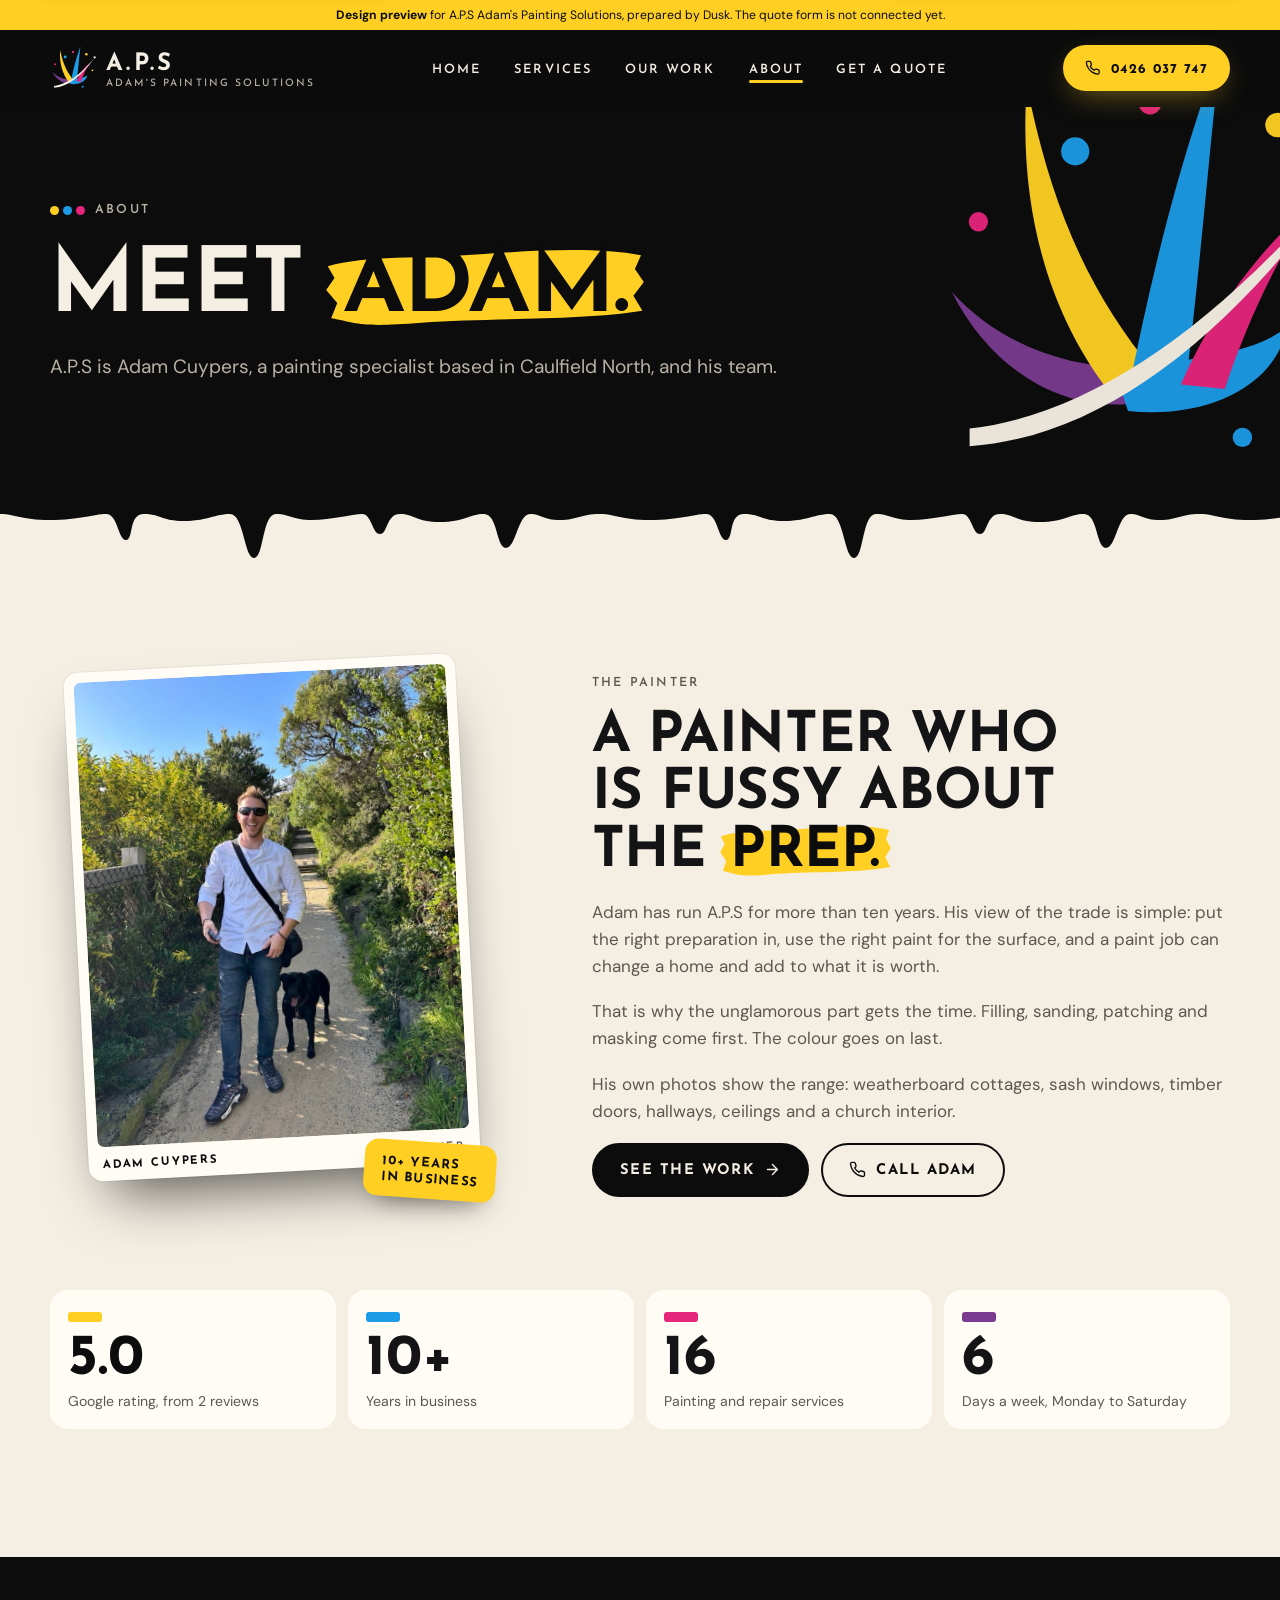
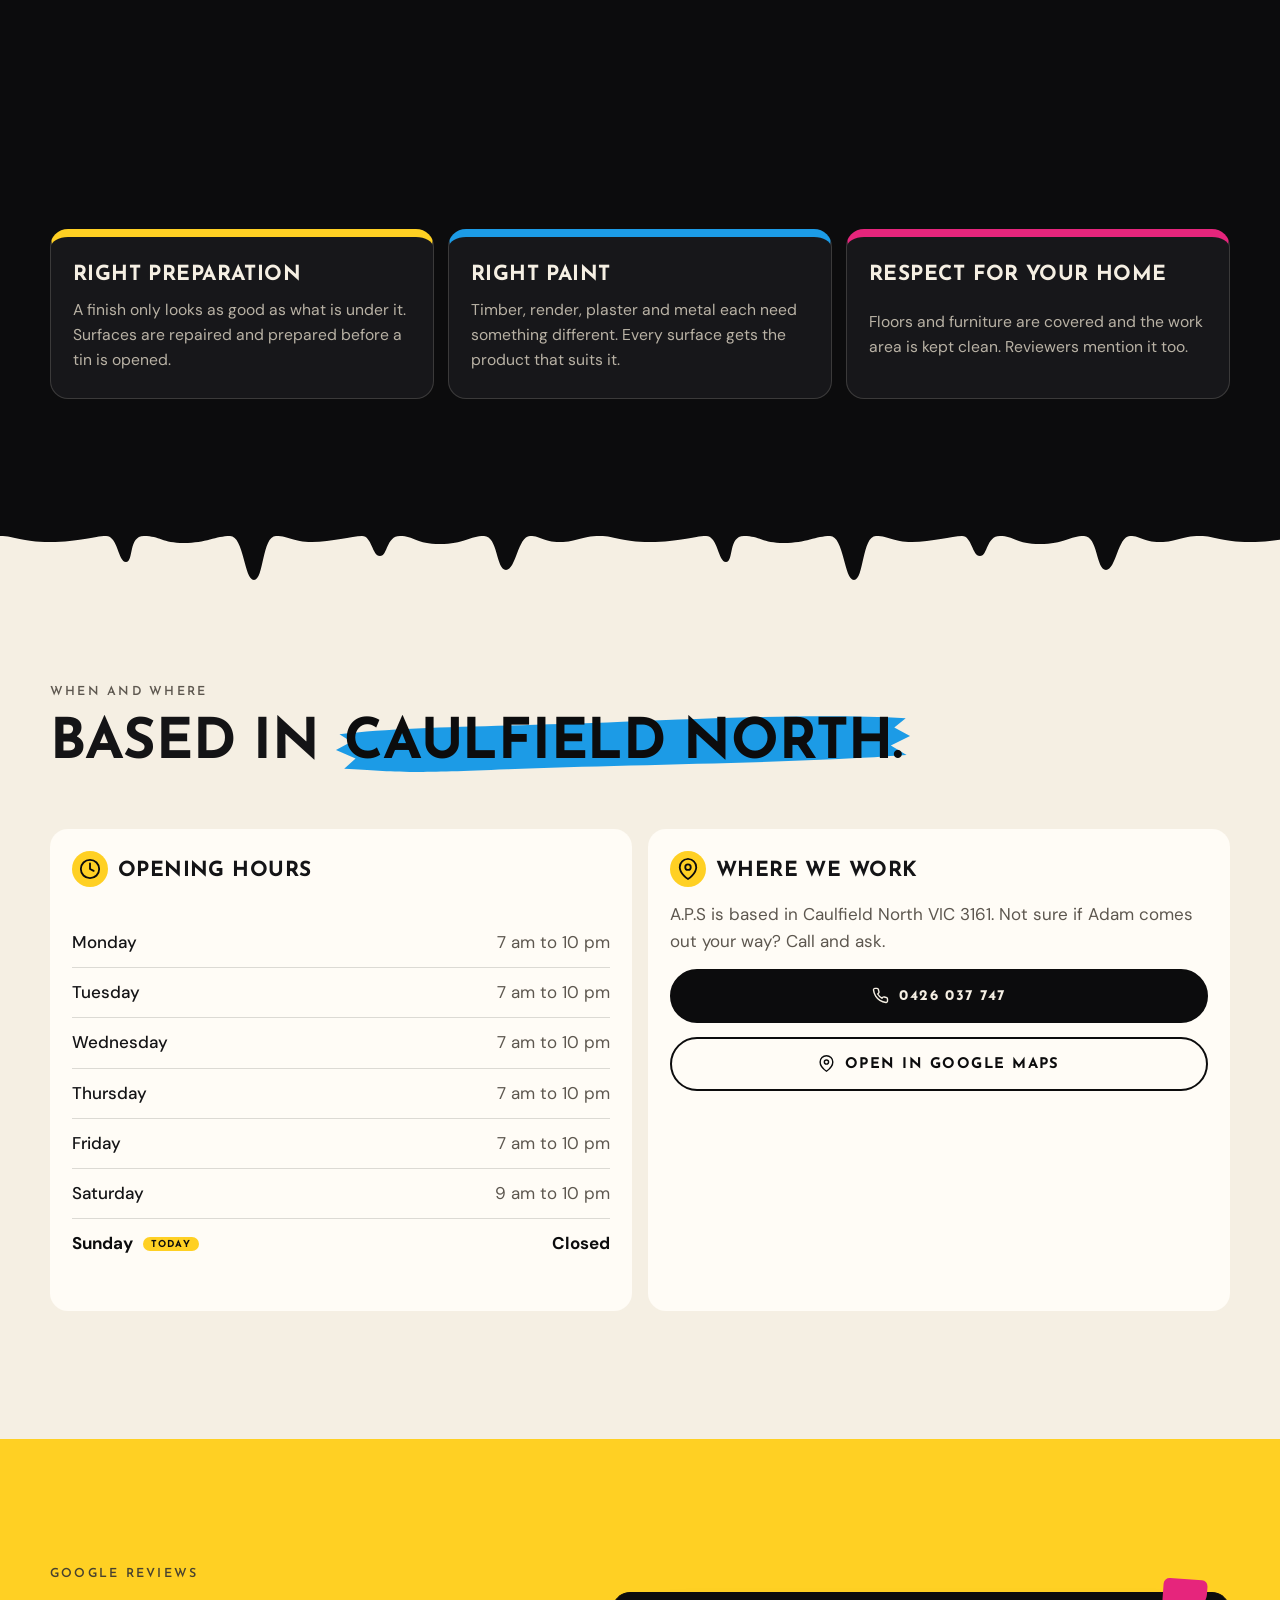
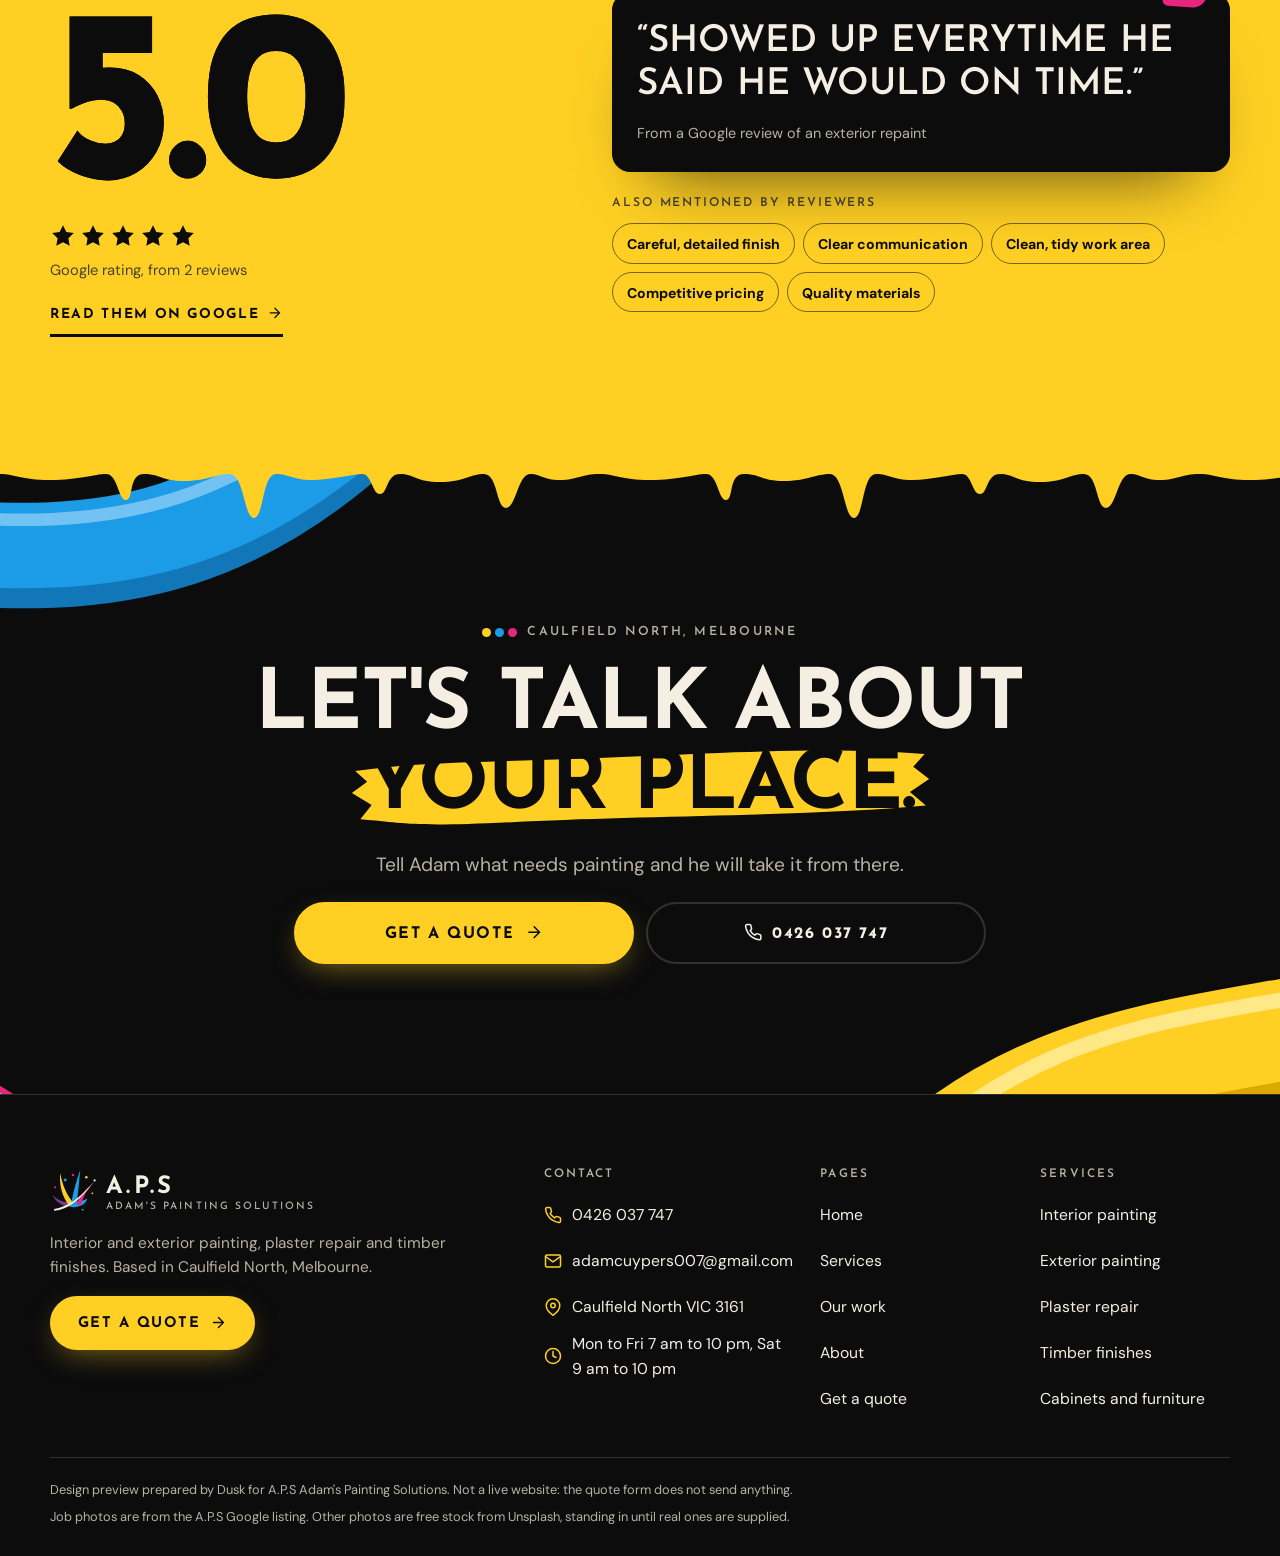
==== commit a7f1d6e6: "Replace the hero clip with a painted-wall animation; add larger motion Scroll story for the four ste" ====
--- a/about.html
+++ b/about.html
@@ -204,7 +204,8 @@
   </div>
 </section>
 
-<section class="sec sec--ink" id="reviews">
+<section class="sec sec--yellow" id="reviews">
+  
   <div class="wrap rev">
     <div class="rev-score" data-r>
       <p class="kicker">Google reviews</p>
@@ -232,37 +233,9 @@
   </div>
 </section>
 
-<section class="cta">
-  <svg class="cta-blob cta-blob--a" viewBox="0 0 100 100" aria-hidden="true" focusable="false">
-<path fill="#7a3b8f" d="M48 83C31 86 14 76 5 58c11 12 27 18 44 17z"/>
-<path fill="#ffd023" d="M41 81C27 63 20 39 22 11c5 25 13 46 29 65z"/>
-<path fill="#1c9be6" d="M45 81c5-25 11-51 21-78-3 28-5 53-8 77z"/>
-<path fill="#1c9be6" d="M43 79c13-8 28-5 38-13-2 13-18 21-36 19z"/>
-<path fill="#e6257c" d="M57 79c7-16 17-30 30-41-9 14-15 27-20 42z"/>
-<path fill="currentColor" d="M9 89c27-3 57-23 87-60C69 68 39 91 9 93z"/>
-<circle fill="#1c9be6" cx="33" cy="26" r="3.2"/>
-<circle fill="#e6257c" cx="50" cy="15" r="2.6"/>
-<circle fill="#ffd023" cx="79" cy="20" r="2.8"/>
-<circle fill="#e6257c" cx="11" cy="42" r="2.2"/>
-<circle fill="#ffd023" cx="92" cy="55" r="2"/>
-<circle fill="#1c9be6" cx="71" cy="91" r="2.2"/>
-<circle fill="currentColor" cx="97" cy="27" r="2.4"/>
-</svg>
-  <svg class="cta-blob cta-blob--b" viewBox="0 0 100 100" aria-hidden="true" focusable="false">
-<path fill="#7a3b8f" d="M48 83C31 86 14 76 5 58c11 12 27 18 44 17z"/>
-<path fill="#ffd023" d="M41 81C27 63 20 39 22 11c5 25 13 46 29 65z"/>
-<path fill="#1c9be6" d="M45 81c5-25 11-51 21-78-3 28-5 53-8 77z"/>
-<path fill="#1c9be6" d="M43 79c13-8 28-5 38-13-2 13-18 21-36 19z"/>
-<path fill="#e6257c" d="M57 79c7-16 17-30 30-41-9 14-15 27-20 42z"/>
-<path fill="currentColor" d="M9 89c27-3 57-23 87-60C69 68 39 91 9 93z"/>
-<circle fill="#1c9be6" cx="33" cy="26" r="3.2"/>
-<circle fill="#e6257c" cx="50" cy="15" r="2.6"/>
-<circle fill="#ffd023" cx="79" cy="20" r="2.8"/>
-<circle fill="#e6257c" cx="11" cy="42" r="2.2"/>
-<circle fill="#ffd023" cx="92" cy="55" r="2"/>
-<circle fill="#1c9be6" cx="71" cy="91" r="2.2"/>
-<circle fill="currentColor" cx="97" cy="27" r="2.4"/>
-</svg>
+<section class="cta cta--drip">
+  <span class="drip drip--yellow" aria-hidden="true"></span>
+  <svg class="ribbons" data-r viewBox="0 0 600 300" preserveAspectRatio="none" aria-hidden="true" focusable="false"><g><path pathLength="1" style="--i:0" stroke="#1277b8" stroke-width="34" d="M-40 78C60 28 130 128 236 -26"/><path pathLength="1" style="--i:0" stroke="#1c9be6" stroke-width="34" d="M-40 70C60 20 130 120 236 -34"/><path pathLength="1" style="--i:0" stroke="#8fd0f7" stroke-width="5" opacity=".75" d="M-40 59.8C60 9.8 130 109.8 236 -44.2"/></g><g><path pathLength="1" style="--i:1" stroke="#d9a900" stroke-width="40" d="M372 344C452 222 540 294 650 194"/><path pathLength="1" style="--i:1" stroke="#ffd023" stroke-width="40" d="M372 336C452 214 540 286 650 186"/><path pathLength="1" style="--i:1" stroke="#fff0a6" stroke-width="6" opacity=".75" d="M372 324.0C452 202.0 540 274.0 650 174.0"/></g><g><path pathLength="1" style="--i:2" stroke="#b01560" stroke-width="16" d="M-40 251C36 231 96 295 150 341"/><path pathLength="1" style="--i:2" stroke="#e6257c" stroke-width="16" d="M-40 246C36 226 96 290 150 336"/><path pathLength="1" style="--i:2" stroke="#f79cc6" stroke-width="4" opacity=".75" d="M-40 241.2C36 221.2 96 285.2 150 331.2"/></g></svg>
   <div class="wrap cta-in" data-r>
     <p class="kicker"><span class="dots"><i></i><i></i><i></i></span>Caulfield North, Melbourne</p>
     <h2 class="cta-title">Let&#39;s talk about <span class="stroke">your place.</span></h2>
@@ -327,7 +300,7 @@
     </div>
     <div class="ftr-note">
       <p>Design preview prepared by Dusk for A.P.S Adam&#39;s Painting Solutions. Not a live website: the quote form does not send anything.</p>
-      <p>Job photos are from the A.P.S Google listing. Other photos and the roller clip are free stock from Unsplash and Pexels, standing in until real ones are supplied.</p>
+      <p>Job photos are from the A.P.S Google listing. Other photos are free stock from Unsplash, standing in until real ones are supplied.</p>
     </div>
   </div>
 </footer>
--- a/assets/css/site.css
+++ b/assets/css/site.css
@@ -599,3 +599,205 @@
 .q-field ::placeholder{color:#8d867b;opacity:1}
 @media (min-width:860px){.proj--split .ba{max-width:540px;width:100%;justify-self:center}}
 @media (min-width:760px){.cta-blob--b{right:-170px;top:-200px}.cta-blob--a{left:-150px;bottom:-150px}}
+
+/* =====================================================================
+   Larger motion (second pass): the painted wall, paint ribbons with
+   body, the scroll story, the filling 5.0. All of it is added on top of
+   a page that is complete without it.
+   ===================================================================== */
+
+/* ---------- paint ribbons: a stroke with an underside and a highlight ---------- */
+.ribbons{position:absolute;pointer-events:none;overflow:visible;max-width:none}
+.ribbons path{fill:none;stroke-linecap:round;stroke-dasharray:1;stroke-dashoffset:0}
+.ribbons g{transform-box:fill-box;transform-origin:center}
+.js .ribbons path{stroke-dashoffset:1;transition:stroke-dashoffset 1.5s var(--ease-io);transition-delay:calc(var(--i,0)*160ms)}
+.js.ready .hero .ribbons path,.js .ribbons.in path{stroke-dashoffset:0}
+.js.ready .hero .ribbons path{transition-delay:calc(.3s + var(--i,0)*160ms)}
+.js .ribbons[data-r]{opacity:1;transform:none}
+.ready .ribbons g{animation:ribbonFloat 9s ease-in-out infinite alternate}
+.ready .ribbons g:nth-child(2){animation-duration:11s;animation-direction:alternate-reverse}
+.ready .ribbons g:nth-child(3){animation-duration:13s}
+@keyframes ribbonFloat{from{transform:translate3d(0,10px,0) rotate(.6deg)}to{transform:translate3d(0,-14px,0) rotate(-1deg)}}
+.hero .ribbons{inset:-22% -34% -8% -34%;width:168%;height:130%;transform:translate3d(0,calc(var(--hs,0)*-90px),0)}
+
+/* ---------- hero: a wall that gets painted, coat after coat ---------- */
+.hero-media{padding:0 0 15%;max-width:600px;perspective:1100px}
+.wall{position:relative;width:92%;margin:0;background:var(--white);color:var(--ink);padding:12px 12px 0;border-radius:18px;box-shadow:0 50px 90px -34px rgba(0,0,0,.85),0 0 0 1px rgba(0,0,0,.06);transform:translate3d(0,calc(var(--hs,0)*44px),0) rotate(-2.5deg) rotateX(calc(var(--ty,0)*-7deg)) rotateY(calc(var(--tx,0)*9deg));transition:transform .5s var(--ease)}
+.js .wall{opacity:0;transform:translate3d(0,70px,0) rotate(-11deg) scale(.9);transition:opacity .8s var(--ease),transform 1.2s var(--ease-pop);transition-delay:.4s}
+.js.ready .wall{opacity:1;transform:translate3d(0,calc(var(--hs,0)*44px),0) rotate(-2.5deg) rotateX(calc(var(--ty,0)*-7deg)) rotateY(calc(var(--tx,0)*9deg))}
+.js.ready .wall.is-live{transition:transform .5s var(--ease);transition-delay:0s}
+.wall-face{--c1:#ffd023;--c2:#1c9be6;--c3:#e6257c;position:relative;aspect-ratio:1;border-radius:9px;overflow:hidden;background:#efe9dd linear-gradient(160deg,rgba(255,255,255,.5),rgba(0,0,0,.05))}
+.wall-band{position:absolute;top:0;bottom:0;left:0;width:33.6%;background:var(--c1) repeating-linear-gradient(90deg,rgba(255,255,255,.07) 0 5px,transparent 5px 13px)}
+.wall-band:nth-child(2){left:33.333%;background-color:var(--c2)}
+.wall-band:nth-child(3){left:66.666%;width:33.4%;background-color:var(--c3)}
+.wall-tape{position:absolute;top:-3%;height:106%;left:calc(33.333% - 7px);width:14px;background:#ecd98f repeating-linear-gradient(0deg,rgba(0,0,0,.06) 0 2px,transparent 2px 9px);box-shadow:0 0 0 .5px rgba(0,0,0,.18),2px 0 4px rgba(0,0,0,.12);opacity:0;transform-origin:50% 0}
+.wall-tape--2{left:calc(66.666% - 7px)}
+.wall-sheen{position:absolute;inset:0;background:linear-gradient(105deg,transparent 40%,rgba(255,255,255,.55) 50%,transparent 60%);transform:translate3d(-110%,0,0)}
+.wall-roller{position:absolute;left:-.88%;top:0;width:39.5%;color:var(--c1);transform:translate3d(0,-140%,0);will-change:transform;pointer-events:none}
+.wall-roller svg{display:block;width:100%;height:auto;overflow:visible;filter:drop-shadow(0 12px 10px rgba(0,0,0,.3))}
+.wall-label{display:flex;justify-content:space-between;gap:12px;padding:14px 4px 12px;font:600 .72rem/1 var(--font-d);letter-spacing:.16em;text-transform:uppercase}
+.wall-label b{font-weight:700}
+.wall-names{color:var(--muted);letter-spacing:.1em;text-align:right;transition:opacity .4s}
+.ready .wall-band{animation:band0 11s infinite both}
+.ready .wall-band:nth-child(2){animation-name:band1}
+.ready .wall-band:nth-child(3){animation-name:band2}
+.ready .wall-roller{animation:rollPath 11s infinite both}
+.ready .wall-tape{animation:tape1 11s infinite both}
+.ready .wall-tape--2{animation-name:tape2}
+.ready .wall-sheen{animation:wallSheen 11s infinite both}
+.wall-face.is-paused *{animation-play-state:paused}
+@keyframes band0{0%,4%{clip-path:inset(0 0 100% 0);opacity:1;animation-timing-function:linear}20%,90%{clip-path:inset(0 0 0 0);opacity:1}97%,100%{clip-path:inset(0 0 0 0);opacity:0}}
+@keyframes band1{0%,26%{clip-path:inset(100% 0 0 0);opacity:1;animation-timing-function:linear}42%,90%{clip-path:inset(0 0 0 0);opacity:1}97%,100%{clip-path:inset(0 0 0 0);opacity:0}}
+@keyframes band2{0%,48%{clip-path:inset(0 0 100% 0);opacity:1;animation-timing-function:linear}64%,90%{clip-path:inset(0 0 0 0);opacity:1}97%,100%{clip-path:inset(0 0 0 0);opacity:0}}
+@keyframes rollPath{
+  0%{transform:translate3d(0,-140%,0);color:var(--c1)}
+  4%{transform:translate3d(0,-15.5%,0);color:var(--c1);animation-timing-function:linear}
+  20%{transform:translate3d(0,326.3%,0)}
+  23%{transform:translate3d(0,380%,0);color:var(--c1)}
+  23.01%{transform:translate3d(84.39%,380%,0);color:var(--c2)}
+  26%{transform:translate3d(84.39%,326.3%,0);animation-timing-function:linear}
+  42%{transform:translate3d(84.39%,-15.5%,0)}
+  45%{transform:translate3d(84.39%,-140%,0);color:var(--c2)}
+  45.01%{transform:translate3d(168.78%,-140%,0);color:var(--c3)}
+  48%{transform:translate3d(168.78%,-15.5%,0);animation-timing-function:linear}
+  64%{transform:translate3d(168.78%,326.3%,0)}
+  68%,100%{transform:translate3d(168.78%,380%,0);color:var(--c3)}
+}
+@keyframes tape1{0%{opacity:0;transform:none}3%,68%{opacity:1;transform:none}77%{opacity:1;transform:translate3d(20px,-112%,0) rotate(5deg)}78%,100%{opacity:0;transform:translate3d(20px,-112%,0) rotate(5deg)}}
+@keyframes tape2{0%{opacity:0;transform:none}3%,72%{opacity:1;transform:none}81%{opacity:1;transform:translate3d(-20px,-112%,0) rotate(-5deg)}82%,100%{opacity:0;transform:translate3d(-20px,-112%,0) rotate(-5deg)}}
+@keyframes wallSheen{0%,81%{transform:translate3d(-110%,0,0)}90%,100%{transform:translate3d(110%,0,0)}}
+.chip--photo{width:41%;transform:translate3d(0,calc(var(--hs,0)*-30px),0) rotate(5deg);z-index:2}
+.js.ready .chip--photo{transform:translate3d(0,calc(var(--hs,0)*-30px),0) rotate(5deg)}
+@media (min-width:920px){.hero-media{max-width:560px}.wall{width:90%}}
+
+/* ---------- ticker: bigger, and set on a slight slope ---------- */
+.ticker{position:relative;z-index:2;width:106%;margin:-26px -3% -22px;padding:20px 0 16px;transform:rotate(-1.6deg);box-shadow:0 18px 40px -22px rgba(0,0,0,.6)}
+.ticker li{font-size:clamp(1.05rem,3.6vw,1.7rem);gap:clamp(20px,3vw,34px);padding-right:clamp(20px,3vw,34px)}
+.ticker li::after{width:.5em;height:.5em;margin-top:-.2em}
+.ticker + .sec{padding-top:calc(clamp(64px,11vw,128px) + 26px)}
+
+/* ---------- service cards deal out like a fan deck ---------- */
+@media (min-width:760px){
+  .js .swatch[data-r]{transform:translate3d(calc((1 - var(--i))*46%),60px,0) rotate(calc((var(--i) - 1)*7deg)) scale(.9);transition:opacity .6s var(--ease),transform 1s var(--ease-pop),box-shadow .35s var(--ease);transition-delay:calc(var(--i,0)*90ms)}
+  .js .swatch[data-r].in{transform:none}
+}
+
+/* ---------- the roller, with its frame and handle ---------- */
+.ba-roller,.vroller{width:22px;margin-left:-11px;border-radius:11px;background:linear-gradient(90deg,#c99f00,var(--yellow) 45%,#ffe98a);box-shadow:0 0 0 2px rgba(12,12,13,.35),10px 0 26px rgba(0,0,0,.35)}
+.ba-roller::before,.vroller::before{content:"";position:absolute;right:calc(100% - 2px);top:9%;width:40px;height:41%;border:5px solid #d5d8dc;border-right:0;border-bottom:0;border-radius:16px 0 0 0;filter:drop-shadow(0 2px 1px rgba(0,0,0,.4))}
+.ba-roller::after,.vroller::after{content:"";position:absolute;right:calc(100% + 24px);top:50%;width:22px;height:92px;margin-top:-6px;border-radius:11px;background:linear-gradient(180deg,var(--ink) 0 16%,var(--yellow) 16% 24%,var(--ink) 24%);box-shadow:0 0 0 2px var(--on-ink),0 10px 18px rgba(0,0,0,.45)}
+
+/* the real job, shown large */
+.feature--wide{grid-template-columns:1fr}
+.feature--wide .ba-stage{box-shadow:0 50px 90px -40px rgba(0,0,0,.9)}
+@media (min-width:920px){
+  .feature--wide .feature-copy{grid-template-columns:1.1fr .9fr;column-gap:clamp(30px,5vw,70px);align-items:end}
+  .feature--wide .feature-copy .kicker{grid-column:1/-1}
+  .feature--wide .feature-copy .h2{grid-row:2/4}
+  .feature--wide .ba-stage{aspect-ratio:21/10}
+  .feature--wide .ba-ctl{justify-self:center}
+}
+
+/* ---------- the scroll story: tired house to finished house ---------- */
+.story{position:relative;background:var(--ink);color:var(--on-ink);padding:clamp(64px,11vw,128px) 0}
+.story .kicker{color:var(--on-ink-muted)}
+.story-in{display:grid;gap:clamp(26px,5vw,56px)}
+.story-copy{display:grid;gap:16px;align-content:start}
+.story .step{background:var(--ink-2);border:1px solid var(--line-ink)}
+.story .step p{color:var(--on-ink-muted)}
+.story-bars{display:none}
+.story-scene{--p1:1;--p2:1;--p3:1;--p4:1;--mk:0;--tape:0;--sky:1;min-height:0}
+.sc-box{position:relative;width:100%;aspect-ratio:800/640;border-radius:22px;overflow:hidden;background:linear-gradient(180deg,#aeb3b8,#d6d3cb 70%);box-shadow:0 50px 90px -40px #000,0 0 0 8px var(--white)}
+.sc-layer{position:absolute;inset:0;width:100%;height:100%;display:block}
+.sc-sky{background:linear-gradient(180deg,#8fc8ef,#e3f2fb 72%);opacity:var(--sky)}
+.sc-sun{position:absolute;right:9%;top:9%;width:13%;aspect-ratio:1;border-radius:50%;background:var(--yellow);box-shadow:0 0 0 14px rgba(255,208,35,.22),0 0 0 30px rgba(255,208,35,.1);opacity:var(--sky);transform:translate3d(0,calc((1 - var(--sky))*46px),0)}
+.sc-fresh{clip-path:inset(0 calc(100% - var(--p3)*100%) 0 0)}
+.sc-patch{transform-box:fill-box;transform-origin:center;opacity:clamp(0,calc((var(--p2) - var(--i)*.13)*5),1);transform:scale(clamp(.3,calc(.3 + (var(--p2) - var(--i)*.13)*3.5),1))}
+.sc-tape rect{fill:none;stroke:#f0d86a;stroke-width:9;stroke-dasharray:1;stroke-dashoffset:calc(1 - var(--tape))}
+.sc-sheet{transform-box:fill-box;transform:translateY(calc((1 - var(--tape))*80px));opacity:clamp(0,calc(var(--tape)*5),1)}
+.sc-roller{top:6%;bottom:5%;left:calc(var(--p3)*100%);opacity:0;transition:opacity .25s;z-index:3}
+.is-rolling .sc-roller{opacity:1}
+.sc-mark{position:absolute;z-index:2;width:0;height:0;transform:scale(var(--mk))}
+.sc-mark i{position:absolute;left:-22px;top:-22px;width:44px;height:44px;border-radius:50%;border:4px solid var(--yellow);box-shadow:0 0 0 2px rgba(12,12,13,.5),inset 0 0 0 2px rgba(12,12,13,.5);animation:markPulse 1.6s ease-in-out infinite}
+.sc-mark span{position:absolute;left:30px;top:-14px;padding:7px 11px 5px;border-radius:999px;background:var(--ink);color:var(--on-ink);font:700 .66rem/1 var(--font-d);letter-spacing:.1em;text-transform:uppercase;white-space:nowrap}
+.sc-mark--left span{left:auto;right:30px}
+@keyframes markPulse{50%{transform:scale(1.25)}}
+.sc-sheen{background:linear-gradient(105deg,transparent 38%,rgba(255,255,255,.6) 50%,transparent 62%);transform:translate3d(calc(-100% + var(--p4)*200%),0,0);opacity:calc(clamp(0,calc(var(--p4)*8),1)*clamp(0,calc((1 - var(--p4))*8),1));z-index:3}
+.sc-spark{position:absolute;z-index:3;width:7%;aspect-ratio:1;transform:scale(clamp(0,calc((var(--p4) - .3 - var(--i)*.14)*6),1)) rotate(calc(var(--p4)*90deg))}
+.sc-spark svg{display:block;width:100%;height:100%;fill:var(--white);filter:drop-shadow(0 2px 3px rgba(0,0,0,.3))}
+.sc-done{position:absolute;z-index:3;left:4%;bottom:5%;display:inline-flex;align-items:center;gap:8px;padding:10px 16px 8px 10px;border-radius:999px;background:var(--yellow);color:var(--ink);font:700 .78rem/1 var(--font-d);letter-spacing:.14em;text-transform:uppercase;box-shadow:0 12px 22px -10px rgba(0,0,0,.6);transform-origin:left bottom;transform:scale(clamp(0,calc((var(--p4) - .5)*6),1)) rotate(-3deg)}
+.sc-done .ico{background:var(--ink);color:var(--yellow);border-radius:50%;padding:4px;width:24px;height:24px;stroke-width:3;margin-top:-3px}
+.sc-phase{position:absolute;z-index:3;left:4%;top:5%;padding:9px 14px 6px;border-radius:999px;background:var(--ink);color:var(--on-ink);font:700 .72rem/1 var(--font-d);letter-spacing:.16em;text-transform:uppercase;display:none}
+
+/* with motion: the stage holds while the job is done by scrolling */
+.story-on .story{padding:0}
+.story-on .story-track{height:440vh}
+.story-on .story-stage{position:sticky;top:var(--hdr);height:calc(100vh - var(--hdr) - var(--barh,0px));height:calc(100svh - var(--hdr) - var(--barh,0px));min-height:500px;overflow:hidden}
+.story-on .story-in{height:100%;grid-template-rows:auto minmax(0,1fr);gap:14px;padding-top:18px;padding-bottom:18px}
+.story-on .story-copy{gap:10px}
+.story-on .story-copy .h2{font-size:clamp(1.55rem,6.4vw,3.3rem)}
+.story-on .story-steps{display:block;position:relative;min-height:9.2rem;counter-reset:step}
+.story-on .story-steps .step{position:absolute;left:0;top:0;width:100%;grid-template-columns:auto 1fr;column-gap:16px;row-gap:4px;align-items:center;padding:0;background:none;border:0;border-radius:0;overflow:visible;opacity:0;transform:translate3d(0,26px,0);transition:opacity .4s var(--ease),transform .6s var(--ease);pointer-events:none}
+.story-on .story-steps .step::after{display:none}
+.story-on .story-steps .step::before{font-size:clamp(3rem,13vw,5.4rem);grid-row:1/3;padding-top:.14em;-webkit-text-stroke-width:2.5px}
+.story-on .story-steps .step .h3{font-size:clamp(1.25rem,5vw,1.9rem);align-self:end}
+.story-on .story-steps .step p{grid-column:2;font-size:clamp(.95rem,2.4vw,1.1rem);line-height:1.45;align-self:start;max-width:38ch}
+.story-on .story-steps .step.is-on{opacity:1;transform:none;transition-delay:.1s}
+.story-on .story-steps .step.is-past{transform:translate3d(0,-26px,0)}
+.story-on .story-bars{display:flex;gap:8px}
+.story-bars i{flex:1 1 0;max-width:86px;height:6px;border-radius:3px;background:rgba(245,239,227,.16);overflow:hidden}
+.story-bars i::after{content:"";display:block;height:100%;background:var(--c);transform:scaleX(var(--f,0));transform-origin:left}
+.story-on .story-scene{container-type:size;display:grid;place-items:center;height:100%;width:100%}
+.story-on .sc-box{width:min(100%,125cqh);box-shadow:0 40px 70px -40px #000,0 0 0 6px var(--white)}
+.story-on .sc-phase{display:block}
+.story-hint{display:none}
+.story-on .story-hint{display:inline-flex;align-items:center;gap:8px;font-size:.82rem;color:var(--on-ink-muted)}
+@media (max-width:919px){.has-bar{--barh:calc(72px + var(--sab))}.story-on .story-hint{display:none}}
+@media (min-width:920px){
+  .story-in{grid-template-columns:.8fr 1.2fr;align-items:center}
+  .story:not(.x) .steps{grid-template-columns:1fr 1fr}
+  .story-on .story-in{grid-template-rows:minmax(0,1fr);gap:clamp(30px,5vw,72px);padding-top:28px;padding-bottom:34px}
+  .story-on .story-copy{gap:18px;align-self:center}
+  .story-on .story-steps{min-height:13.5rem}
+  .story-on .story-steps .step{grid-template-columns:1fr;row-gap:10px}
+  .story-on .story-steps .step::before{grid-row:auto}
+  .story-on .story-steps .step p{grid-column:auto}
+  .story-on .story-bars i{max-width:70px}
+}
+
+/* ---------- reviews on yellow, with a 5.0 that fills with paint ---------- */
+.sec--yellow{background:var(--yellow);color:var(--ink)}
+.sec--yellow .kicker,.sec--yellow .rev-src,.sec--yellow .rev-themes h3{color:#48422f}
+.sec--yellow .rev-stars{color:var(--ink)}
+.sec--yellow .link{border-bottom-color:var(--ink)}
+.sec--yellow .rev-quote{background:var(--ink);color:var(--on-ink);border-color:var(--ink);box-shadow:0 40px 70px -40px rgba(12,12,13,.7)}
+.sec--yellow .tags li{border-color:rgba(12,12,13,.55);font-weight:700}
+.sec--yellow .drip{z-index:1}
+.rev-num{font-size:clamp(7.6rem,37vw,15rem);letter-spacing:-.03em;color:transparent;-webkit-text-stroke:3px var(--ink);
+  background-image:url("data:image/svg+xml,%3Csvg xmlns='http://www.w3.org/2000/svg' viewBox='0 0 140 16'%3E%3Cpath fill='%230c0c0d' d='M0 8Q35-6 70 8T140 8V16H0z'/%3E%3C/svg%3E"),linear-gradient(var(--ink),var(--ink));
+  background-repeat:repeat-x,no-repeat;background-size:140px 16px,100% 100%;background-position:0 -.12em,0 calc(-.12em + 15px);-webkit-background-clip:text;background-clip:text}
+.js .rev-num{background-position:0 1.06em,0 calc(1.06em + 15px)}
+.js .in .rev-num{animation:fillUp 2.4s var(--ease-io) .25s both}
+@keyframes fillUp{from{background-position:0 1.06em,0 calc(1.06em + 15px)}to{background-position:-420px -.12em,0 calc(-.12em + 15px)}}
+@media (min-width:920px){.sec--yellow .rev{grid-template-columns:.9fr 1.1fr;align-items:center}}
+
+/* ---------- call to action: ribbons instead of a still splash ---------- */
+.cta .ribbons{inset:-10% -20%;width:140%;height:120%;opacity:.95}
+.cta--drip{padding-top:calc(clamp(72px,12vw,130px) + 30px);border-top:0}
+.cta-title{position:relative}
+@media (max-width:759px){.cta .ribbons{opacity:.55}}
+
+@media (prefers-reduced-motion:reduce){
+  .ticker{transform:none;width:100%;margin:0}
+  .wall-roller,.wall-tape,.wall-sheen{display:none}
+  .rev-num{background-position:0 -.12em,0 calc(-.12em + 15px)!important}
+}
+.hero-copy{position:relative;z-index:2}
+.hero .ribbons{inset:-10% -34% -8% -34%;height:118%}
+@media (min-width:920px){.hero .ribbons{inset:-22% -44% -8% -10%;width:154%;height:130%}}
+.vroller{position:absolute}
+.sc-mark span{font-size:.72rem}
+.sc-mark--up span{left:0;top:-52px;transform:translateX(-50%)}
+.sc-mark--down span{left:0;top:30px;transform:translateX(-50%)}
+@media (max-width:919px){.story-on .story-steps{min-height:8.4rem}}
+.cta .drip{z-index:1}
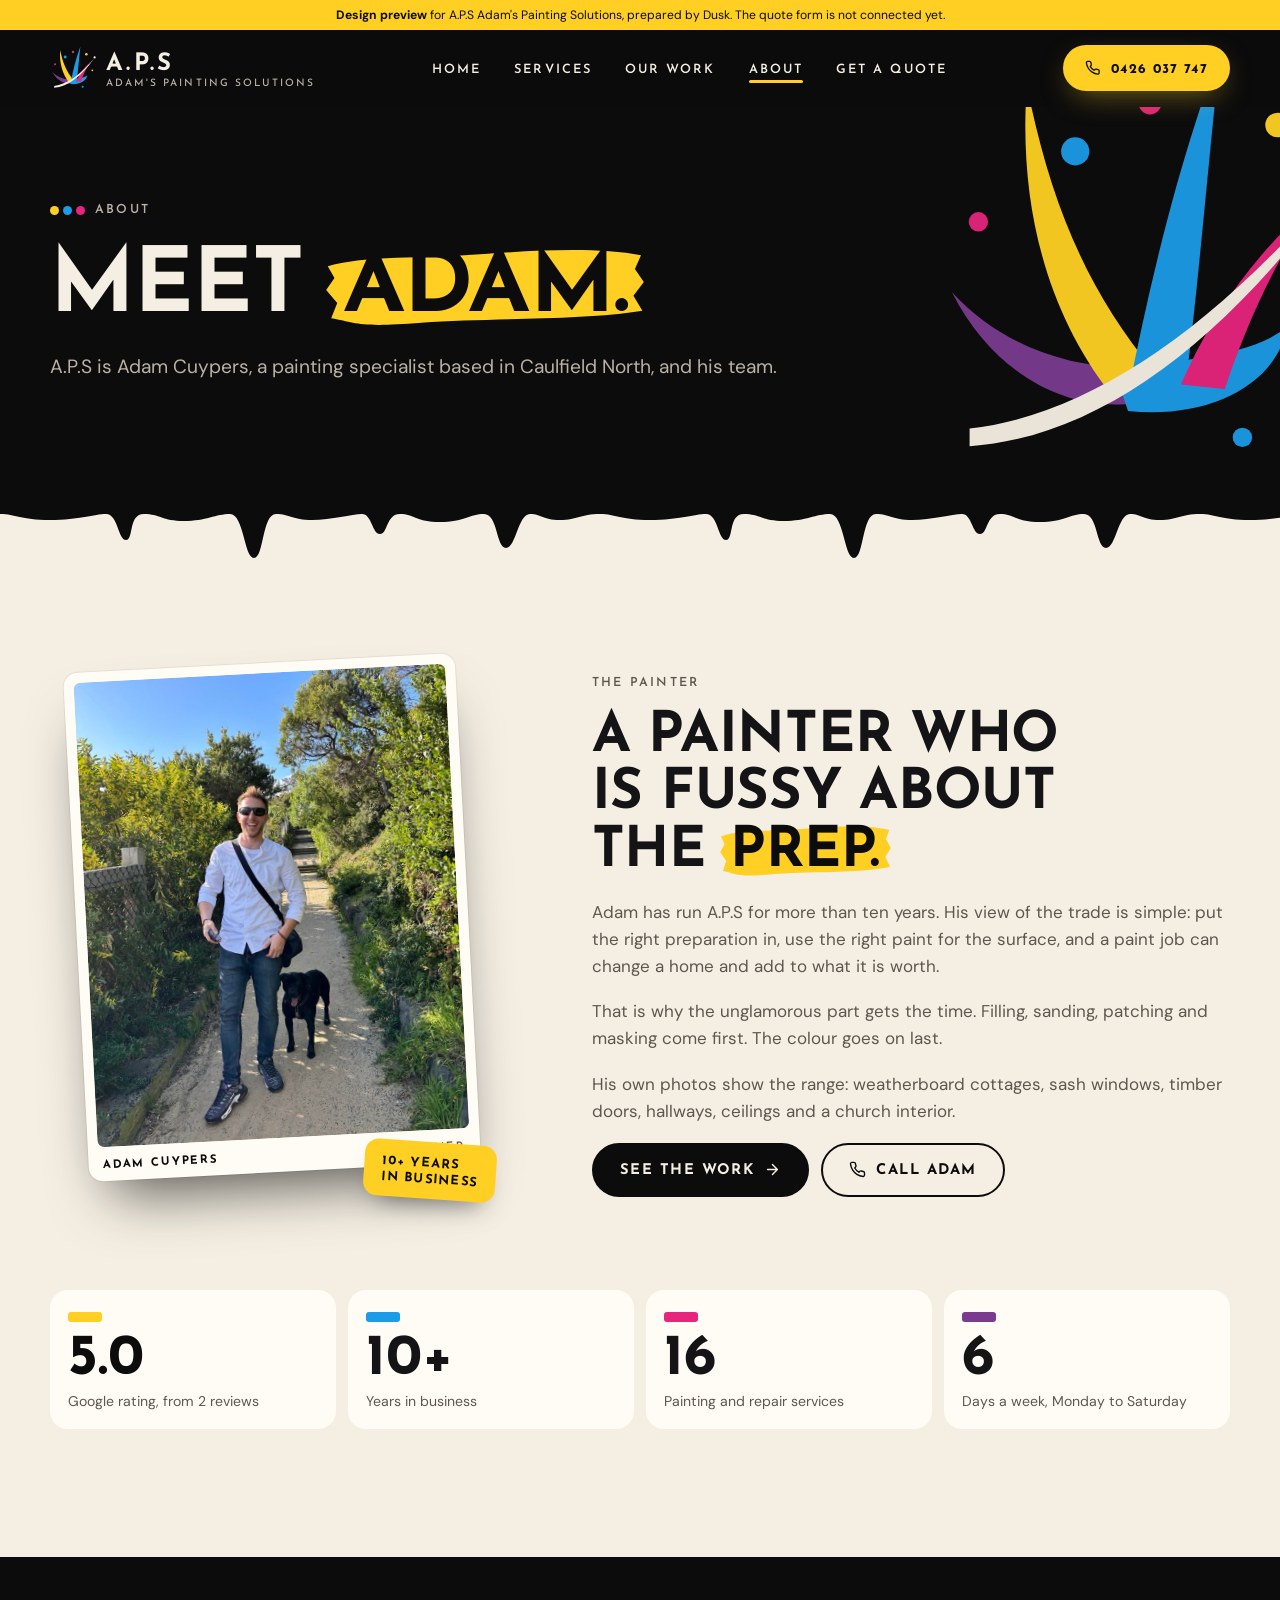
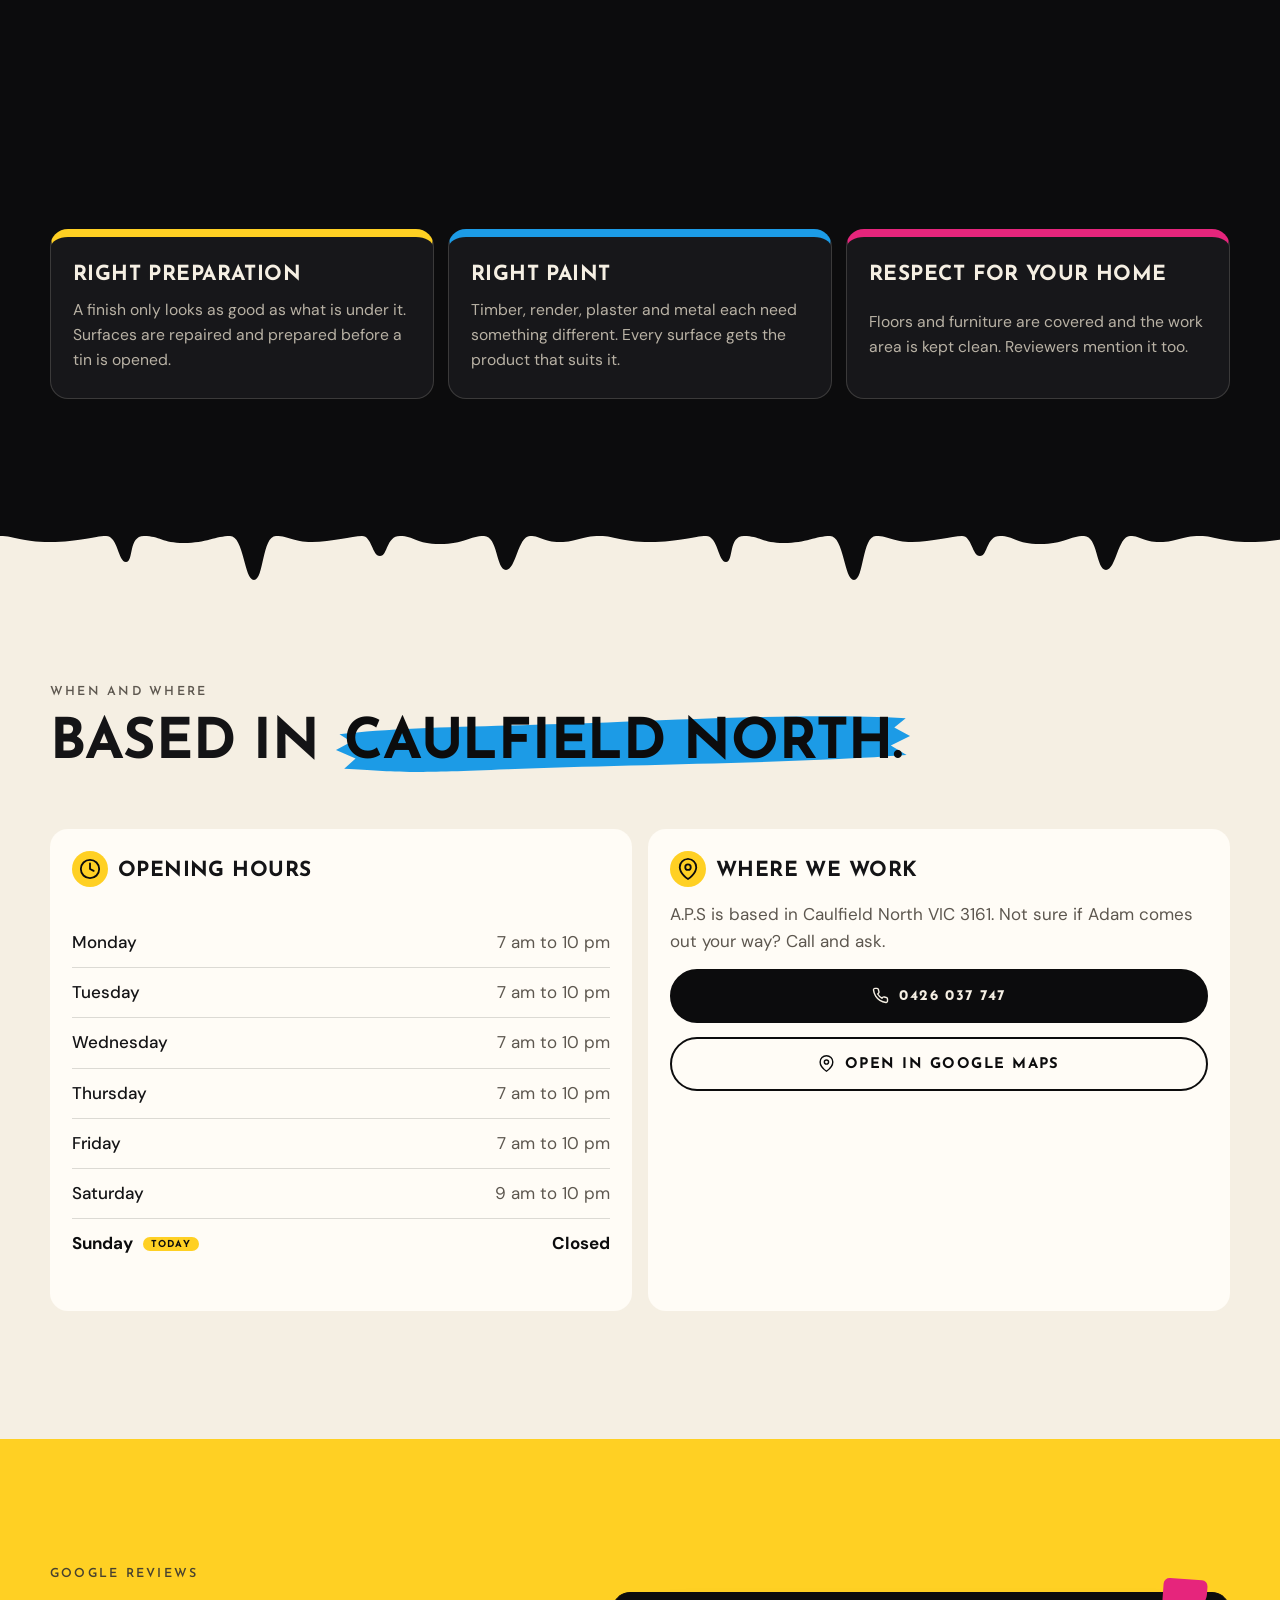
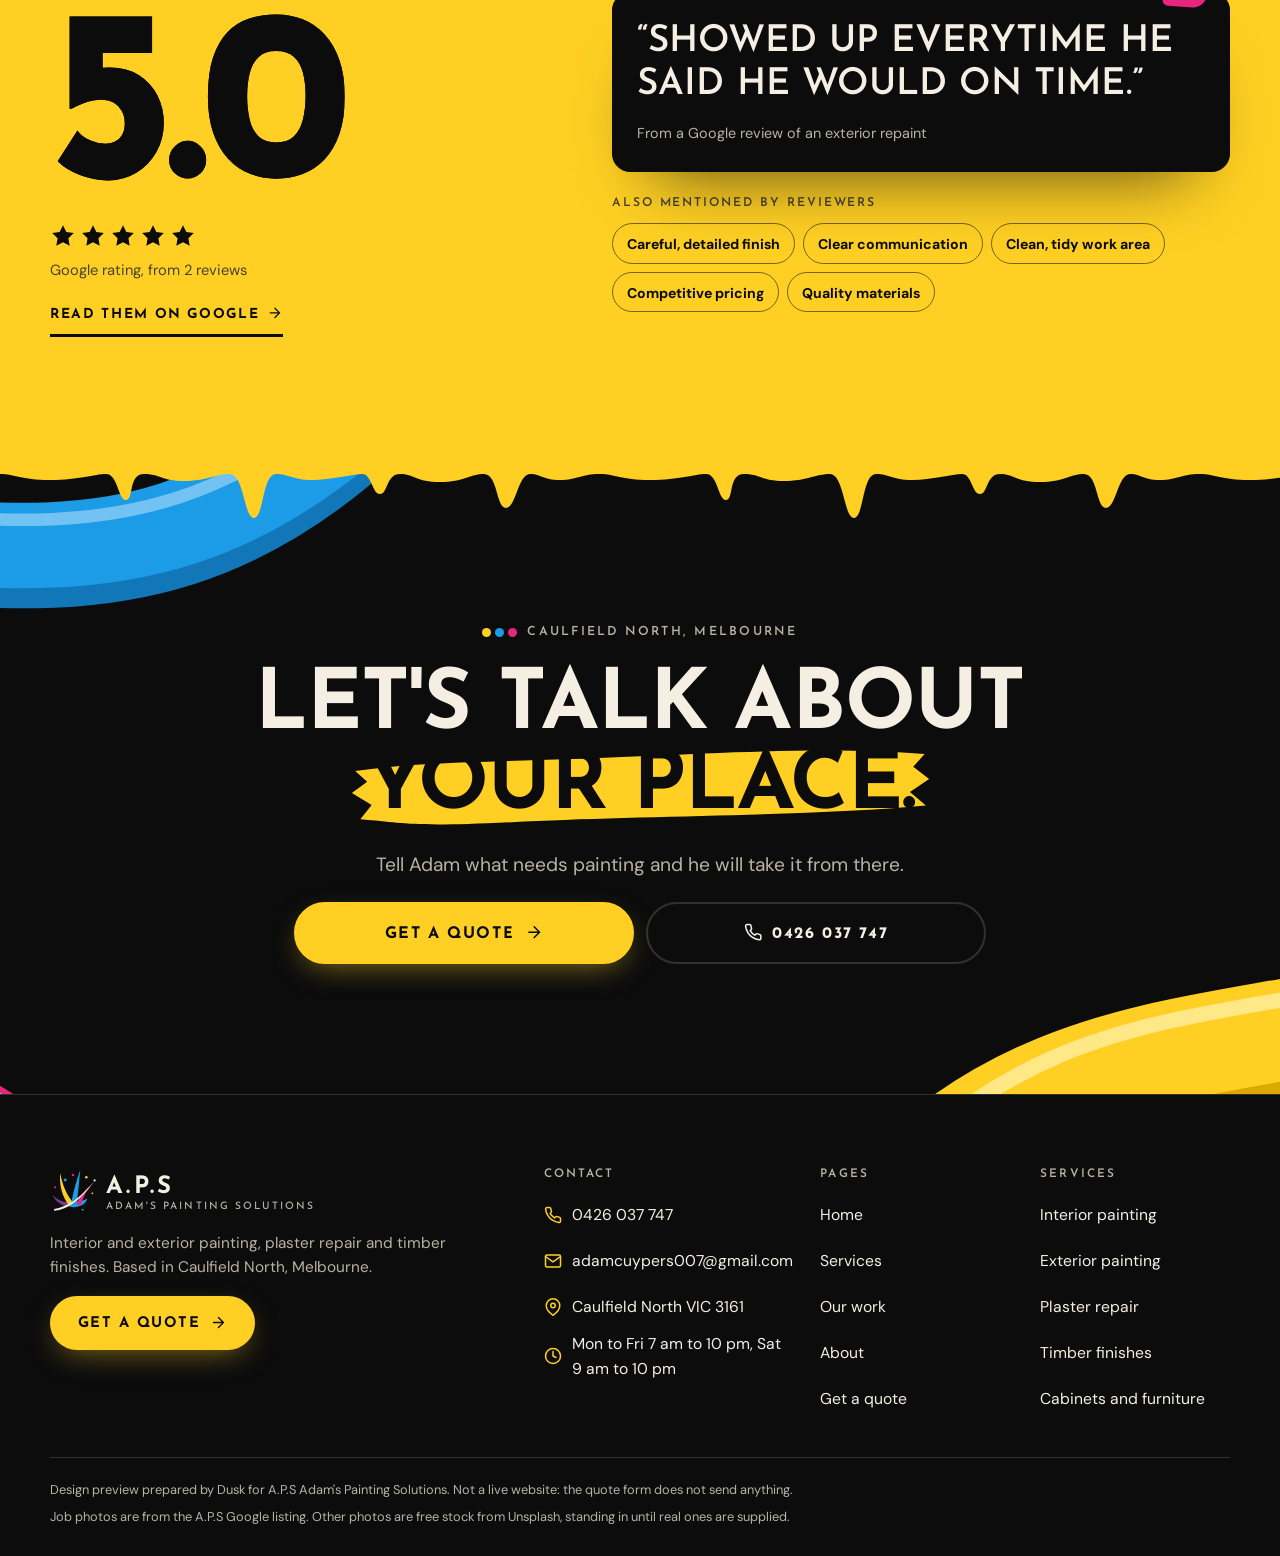
==== commit 5cdcb93c: "Version the stylesheet and script links so browsers fetch the new files Co-Authored-By: Claude Opus " ====
--- a/about.html
+++ b/about.html
@@ -12,7 +12,7 @@
 <link rel="preconnect" href="https://fonts.googleapis.com">
 <link rel="preconnect" href="https://fonts.gstatic.com" crossorigin>
 <link href="https://fonts.googleapis.com/css2?family=DM+Sans:opsz,wght@9..40,400;9..40,500;9..40,700&amp;family=Josefin+Sans:wght@500;600;700&amp;display=swap" rel="stylesheet">
-<link rel="stylesheet" href="assets/css/site.css">
+<link rel="stylesheet" href="assets/css/site.css?v=3">
 <script>
 (function(){var r=document.documentElement,p=false;r.classList.add('js');
 try{var s=sessionStorage,m=matchMedia('(prefers-reduced-motion: reduce)').matches;
@@ -305,6 +305,6 @@
   </div>
 </footer>
 <div class="bar"><a class="btn btn-ghost" href="tel:+61426037747"><svg class="ico" aria-hidden="true" focusable="false"><use href="#i-phone"/></svg>Call Adam</a><a class="btn btn-y" href="contact.html">Get a quote <svg class="ico" aria-hidden="true" focusable="false"><use href="#i-arrow"/></svg></a></div>
-<script src="assets/js/site.js" defer></script>
+<script src="assets/js/site.js?v=3" defer></script>
 </body>
 </html>
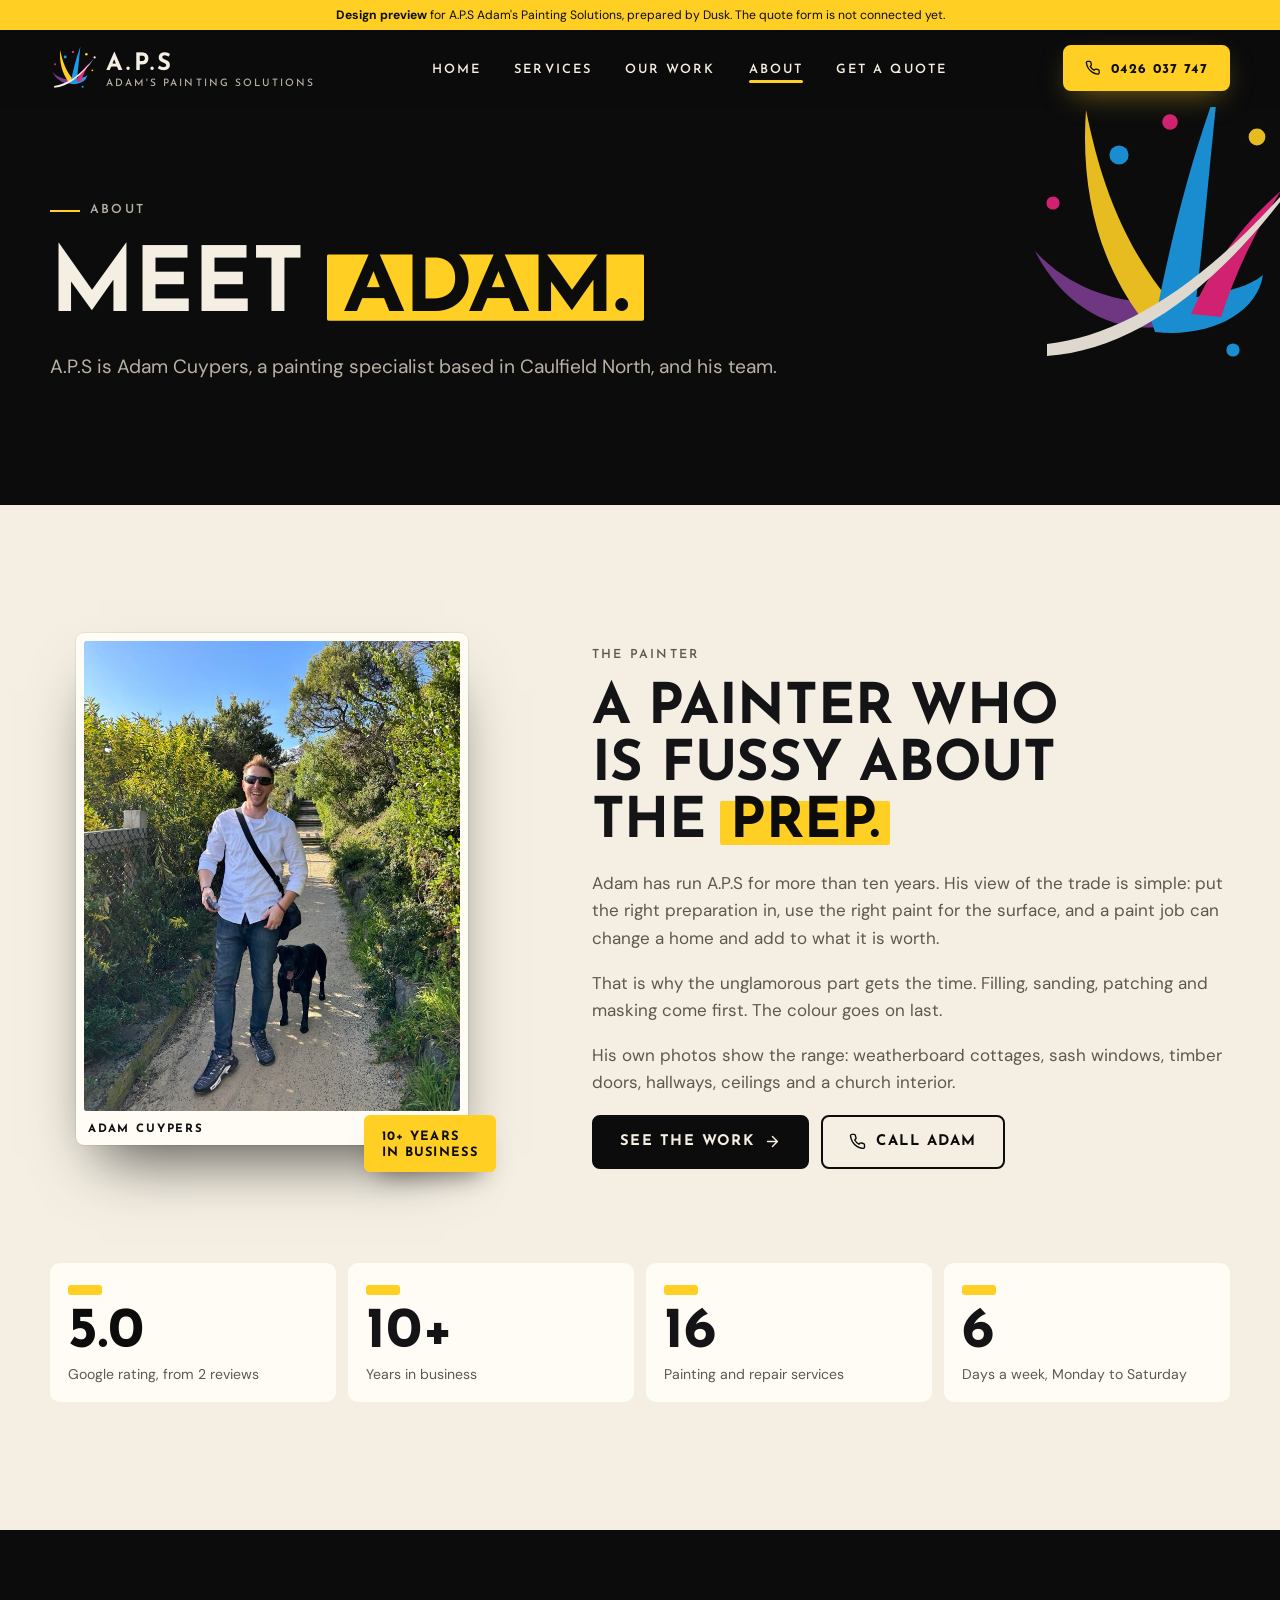
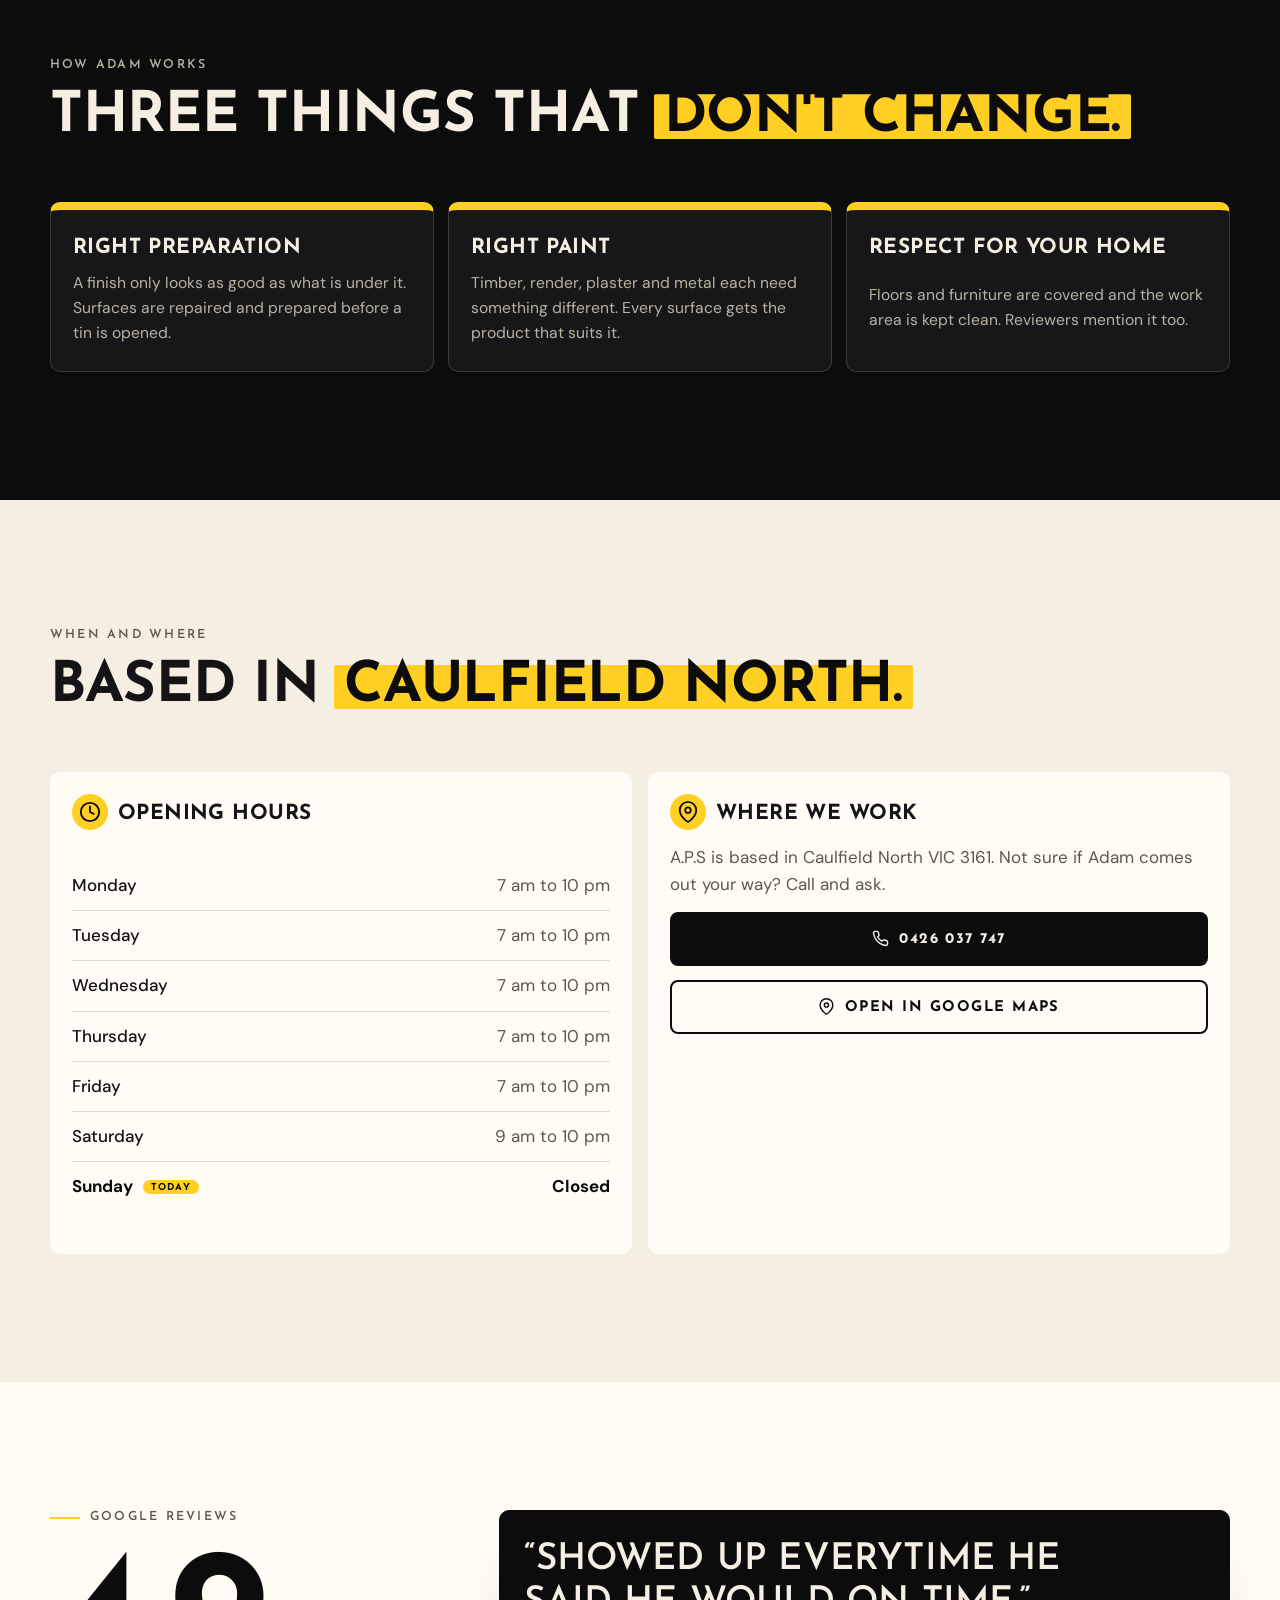
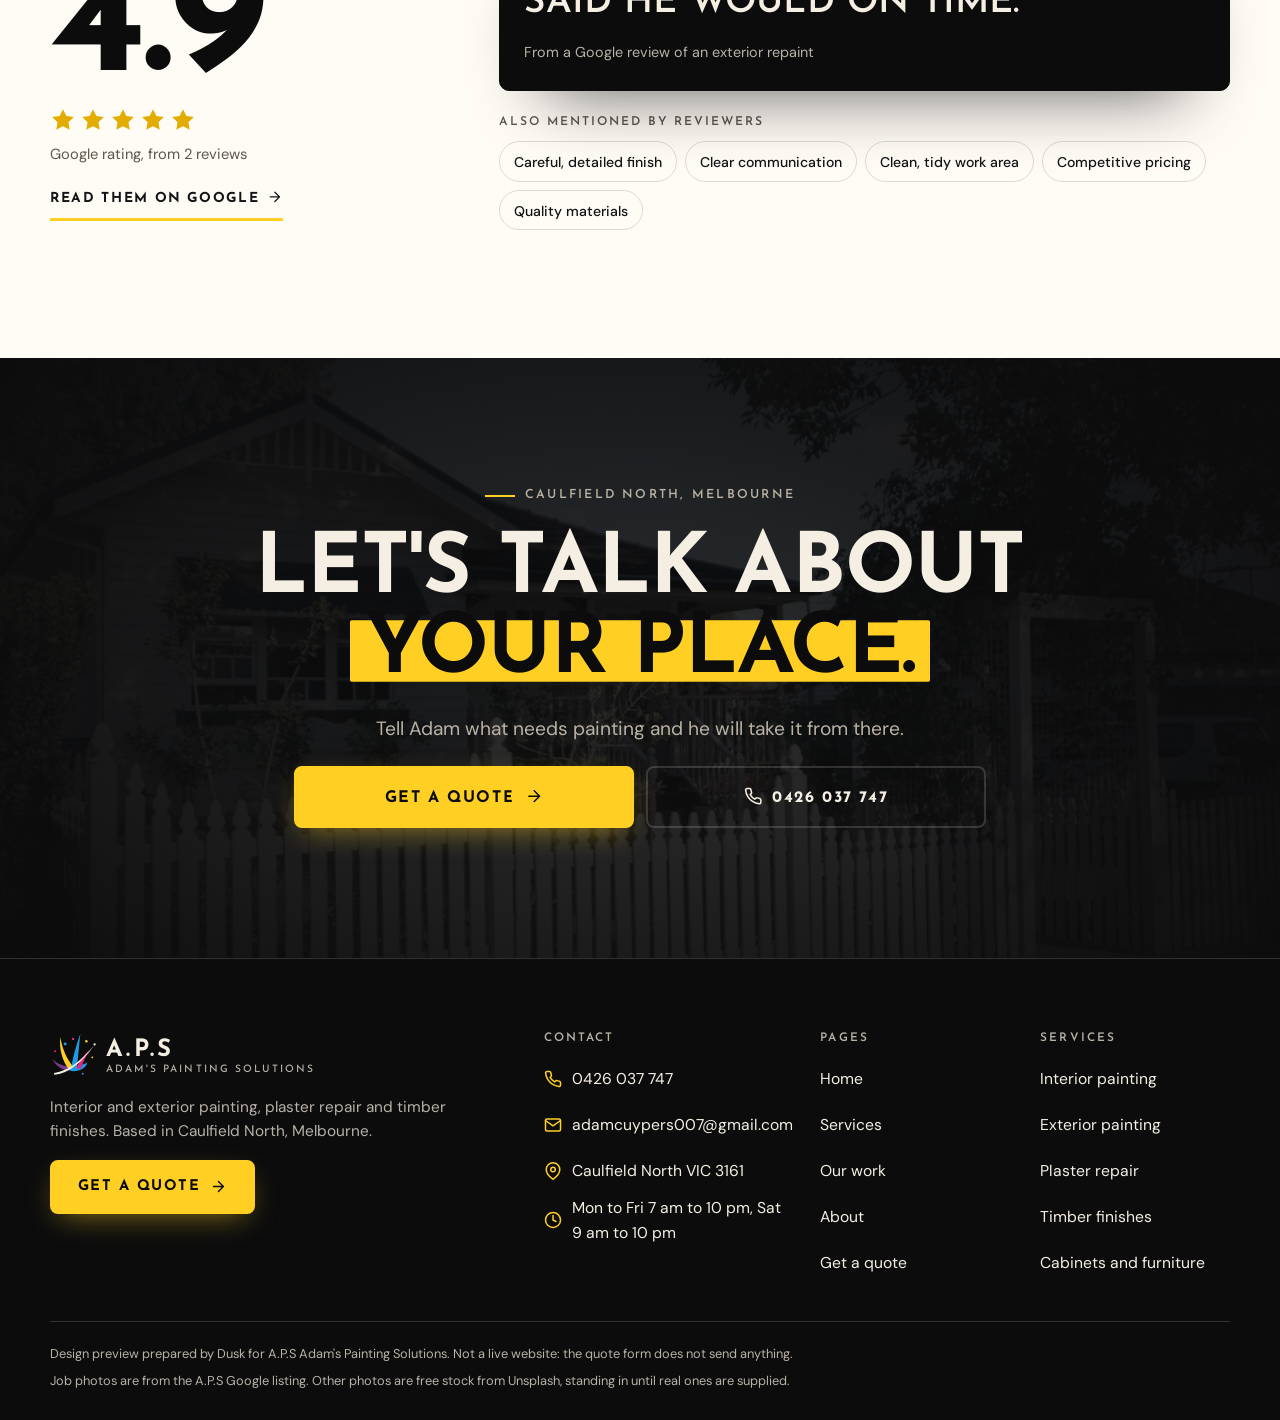
==== commit 40280d63: "Calmer, photographic third pass; pages now pick up new versions by themselves Hero photo wipes, scro" ====
--- a/about.html
+++ b/about.html
@@ -12,7 +12,7 @@
 <link rel="preconnect" href="https://fonts.googleapis.com">
 <link rel="preconnect" href="https://fonts.gstatic.com" crossorigin>
 <link href="https://fonts.googleapis.com/css2?family=DM+Sans:opsz,wght@9..40,400;9..40,500;9..40,700&amp;family=Josefin+Sans:wght@500;600;700&amp;display=swap" rel="stylesheet">
-<link rel="stylesheet" href="assets/css/site.css?v=3">
+<link rel="stylesheet" href="assets/css/site.css?v=4">
 <script>
 (function(){var r=document.documentElement,p=false;r.classList.add('js');
 try{var s=sessionStorage,m=matchMedia('(prefers-reduced-motion: reduce)').matches;
@@ -25,7 +25,11 @@
 if(/[?&]intro=0/.test(location.search))p=false;
 if(!p&&!m&&inside)r.classList.add('wipe-in');}catch(e){}
 r.classList.add(p?'has-intro':'no-intro');if(p)r.classList.add('intro-lock');
-setTimeout(function(){if(!window.__aps)r.classList.remove('js','has-intro','intro-lock','wipe-in')},6000);})();
+setTimeout(function(){if(!window.__aps)r.classList.remove('js','has-intro','intro-lock','wipe-in')},6000);
+// if a newer version has been published than the copy this browser kept, load the new one once
+try{var B='4';fetch('version.txt?'+Date.now(),{cache:'no-store'}).then(function(x){return x.ok?x.text():''}).then(function(t){t=(t||'').trim();
+if(/^\d+$/.test(t)&&t!==B&&!new RegExp('[?&]r='+t+'(&|$)').test(location.search)){location.replace(location.pathname+'?r='+t+location.hash)}}).catch(function(){})}catch(e){}
+})();
 </script>
 </head>
 <body>
@@ -125,14 +129,13 @@
 <circle class="d" style="--i:6" fill="currentColor" cx="97" cy="27" r="2.4"/>
 </svg>
   <div class="wrap phero-in">
-    <p class="kicker" data-h style="--i:0"><span class="dots"><i></i><i></i><i></i></span>About</p>
+    <p class="kicker" data-h style="--i:0"><span class="dots"></span>About</p>
     <h1 class="phero-title" data-h style="--i:1">Meet <span class="stroke">Adam.</span></h1>
     <p class="lede" data-h style="--i:2">A.P.S is Adam Cuypers, a painting specialist based in Caulfield North, and his team.</p>
     
   </div>
 </section>
-<section class="sec sec--paper has-drip">
-  <span class="drip" aria-hidden="true"></span>
+<section class="sec sec--paper">
   <div class="wrap">
     <div class="about-grid">
       <div class="portrait" data-r="left">
@@ -174,8 +177,7 @@
   </div>
 </section>
 
-<section class="sec sec--paper has-drip">
-  <span class="drip" aria-hidden="true"></span>
+<section class="sec sec--paper">
   <div class="wrap">
     <div class="sec-head" data-r>
       <p class="kicker">When and where</p>
@@ -204,12 +206,11 @@
   </div>
 </section>
 
-<section class="sec sec--yellow" id="reviews">
-  
+<section class="sec sec--white" id="reviews">
   <div class="wrap rev">
     <div class="rev-score" data-r>
-      <p class="kicker">Google reviews</p>
-      <p class="rev-num" aria-hidden="true">5.0</p>
+      <p class="kicker"><span class="dots"></span>Google reviews</p>
+      <p class="rev-num" aria-hidden="true" data-count="5.0">5.0</p>
       <p class="rev-stars" role="img" aria-label="5.0 out of 5 stars"><svg class="ico" style="--i:0" aria-hidden="true" focusable="false"><use href="#i-star"/></svg><svg class="ico" style="--i:1" aria-hidden="true" focusable="false"><use href="#i-star"/></svg><svg class="ico" style="--i:2" aria-hidden="true" focusable="false"><use href="#i-star"/></svg><svg class="ico" style="--i:3" aria-hidden="true" focusable="false"><use href="#i-star"/></svg><svg class="ico" style="--i:4" aria-hidden="true" focusable="false"><use href="#i-star"/></svg></p>
       <p class="rev-src">Google rating, from 2 reviews</p>
       <a class="link" href="https://www.google.com/maps/search/?api=1&amp;query=A.P.S+Adam%27s+Painting+Solutions+Caulfield+North+VIC" target="_blank" rel="noopener">Read them on Google <svg class="ico" aria-hidden="true" focusable="false"><use href="#i-arrow"/></svg></a>
@@ -233,11 +234,10 @@
   </div>
 </section>
 
-<section class="cta cta--drip">
-  <span class="drip drip--yellow" aria-hidden="true"></span>
-  <svg class="ribbons" data-r viewBox="0 0 600 300" preserveAspectRatio="none" aria-hidden="true" focusable="false"><g><path pathLength="1" style="--i:0" stroke="#1277b8" stroke-width="34" d="M-40 78C60 28 130 128 236 -26"/><path pathLength="1" style="--i:0" stroke="#1c9be6" stroke-width="34" d="M-40 70C60 20 130 120 236 -34"/><path pathLength="1" style="--i:0" stroke="#8fd0f7" stroke-width="5" opacity=".75" d="M-40 59.8C60 9.8 130 109.8 236 -44.2"/></g><g><path pathLength="1" style="--i:1" stroke="#d9a900" stroke-width="40" d="M372 344C452 222 540 294 650 194"/><path pathLength="1" style="--i:1" stroke="#ffd023" stroke-width="40" d="M372 336C452 214 540 286 650 186"/><path pathLength="1" style="--i:1" stroke="#fff0a6" stroke-width="6" opacity=".75" d="M372 324.0C452 202.0 540 274.0 650 174.0"/></g><g><path pathLength="1" style="--i:2" stroke="#b01560" stroke-width="16" d="M-40 251C36 231 96 295 150 341"/><path pathLength="1" style="--i:2" stroke="#e6257c" stroke-width="16" d="M-40 246C36 226 96 290 150 336"/><path pathLength="1" style="--i:2" stroke="#f79cc6" stroke-width="4" opacity=".75" d="M-40 241.2C36 221.2 96 285.2 150 331.2"/></g></svg>
+<section class="cta">
+  <img class="cta-bg" src="assets/stock/weatherboard-white.jpg" alt="" width="1200" height="800" loading="lazy" decoding="async">
   <div class="wrap cta-in" data-r>
-    <p class="kicker"><span class="dots"><i></i><i></i><i></i></span>Caulfield North, Melbourne</p>
+    <p class="kicker"><span class="dots"></span>Caulfield North, Melbourne</p>
     <h2 class="cta-title">Let&#39;s talk about <span class="stroke">your place.</span></h2>
     <p class="lede">Tell Adam what needs painting and he will take it from there.</p>
     <div class="cta-btns">
@@ -305,6 +305,6 @@
   </div>
 </footer>
 <div class="bar"><a class="btn btn-ghost" href="tel:+61426037747"><svg class="ico" aria-hidden="true" focusable="false"><use href="#i-phone"/></svg>Call Adam</a><a class="btn btn-y" href="contact.html">Get a quote <svg class="ico" aria-hidden="true" focusable="false"><use href="#i-arrow"/></svg></a></div>
-<script src="assets/js/site.js?v=3" defer></script>
+<script src="assets/js/site.js?v=4" defer></script>
 </body>
 </html>
--- a/assets/css/site.css
+++ b/assets/css/site.css
@@ -601,95 +601,104 @@
 @media (min-width:760px){.cta-blob--b{right:-170px;top:-200px}.cta-blob--a{left:-150px;bottom:-150px}}
 
 /* =====================================================================
-   Larger motion (second pass): the painted wall, paint ribbons with
-   body, the scroll story, the filling 5.0. All of it is added on top of
-   a page that is complete without it.
+   Third pass: calmer and more architectural. Real photographs, one
+   accent colour, straight edges, no bounce, no tilt, no cartoon.
    ===================================================================== */
-
-/* ---------- paint ribbons: a stroke with an underside and a highlight ---------- */
-.ribbons{position:absolute;pointer-events:none;overflow:visible;max-width:none}
-.ribbons path{fill:none;stroke-linecap:round;stroke-dasharray:1;stroke-dashoffset:0}
-.ribbons g{transform-box:fill-box;transform-origin:center}
-.js .ribbons path{stroke-dashoffset:1;transition:stroke-dashoffset 1.5s var(--ease-io);transition-delay:calc(var(--i,0)*160ms)}
-.js.ready .hero .ribbons path,.js .ribbons.in path{stroke-dashoffset:0}
-.js.ready .hero .ribbons path{transition-delay:calc(.3s + var(--i,0)*160ms)}
-.js .ribbons[data-r]{opacity:1;transform:none}
-.ready .ribbons g{animation:ribbonFloat 9s ease-in-out infinite alternate}
-.ready .ribbons g:nth-child(2){animation-duration:11s;animation-direction:alternate-reverse}
-.ready .ribbons g:nth-child(3){animation-duration:13s}
-@keyframes ribbonFloat{from{transform:translate3d(0,10px,0) rotate(.6deg)}to{transform:translate3d(0,-14px,0) rotate(-1deg)}}
-.hero .ribbons{inset:-22% -34% -8% -34%;width:168%;height:130%;transform:translate3d(0,calc(var(--hs,0)*-90px),0)}
-
-/* ---------- hero: a wall that gets painted, coat after coat ---------- */
-.hero-media{padding:0 0 15%;max-width:600px;perspective:1100px}
-.wall{position:relative;width:92%;margin:0;background:var(--white);color:var(--ink);padding:12px 12px 0;border-radius:18px;box-shadow:0 50px 90px -34px rgba(0,0,0,.85),0 0 0 1px rgba(0,0,0,.06);transform:translate3d(0,calc(var(--hs,0)*44px),0) rotate(-2.5deg) rotateX(calc(var(--ty,0)*-7deg)) rotateY(calc(var(--tx,0)*9deg));transition:transform .5s var(--ease)}
-.js .wall{opacity:0;transform:translate3d(0,70px,0) rotate(-11deg) scale(.9);transition:opacity .8s var(--ease),transform 1.2s var(--ease-pop);transition-delay:.4s}
-.js.ready .wall{opacity:1;transform:translate3d(0,calc(var(--hs,0)*44px),0) rotate(-2.5deg) rotateX(calc(var(--ty,0)*-7deg)) rotateY(calc(var(--tx,0)*9deg))}
-.js.ready .wall.is-live{transition:transform .5s var(--ease);transition-delay:0s}
-.wall-face{--c1:#ffd023;--c2:#1c9be6;--c3:#e6257c;position:relative;aspect-ratio:1;border-radius:9px;overflow:hidden;background:#efe9dd linear-gradient(160deg,rgba(255,255,255,.5),rgba(0,0,0,.05))}
-.wall-band{position:absolute;top:0;bottom:0;left:0;width:33.6%;background:var(--c1) repeating-linear-gradient(90deg,rgba(255,255,255,.07) 0 5px,transparent 5px 13px)}
-.wall-band:nth-child(2){left:33.333%;background-color:var(--c2)}
-.wall-band:nth-child(3){left:66.666%;width:33.4%;background-color:var(--c3)}
-.wall-tape{position:absolute;top:-3%;height:106%;left:calc(33.333% - 7px);width:14px;background:#ecd98f repeating-linear-gradient(0deg,rgba(0,0,0,.06) 0 2px,transparent 2px 9px);box-shadow:0 0 0 .5px rgba(0,0,0,.18),2px 0 4px rgba(0,0,0,.12);opacity:0;transform-origin:50% 0}
-.wall-tape--2{left:calc(66.666% - 7px)}
-.wall-sheen{position:absolute;inset:0;background:linear-gradient(105deg,transparent 40%,rgba(255,255,255,.55) 50%,transparent 60%);transform:translate3d(-110%,0,0)}
-.wall-roller{position:absolute;left:-.88%;top:0;width:39.5%;color:var(--c1);transform:translate3d(0,-140%,0);will-change:transform;pointer-events:none}
-.wall-roller svg{display:block;width:100%;height:auto;overflow:visible;filter:drop-shadow(0 12px 10px rgba(0,0,0,.3))}
-.wall-label{display:flex;justify-content:space-between;gap:12px;padding:14px 4px 12px;font:600 .72rem/1 var(--font-d);letter-spacing:.16em;text-transform:uppercase}
-.wall-label b{font-weight:700}
-.wall-names{color:var(--muted);letter-spacing:.1em;text-align:right;transition:opacity .4s}
-.ready .wall-band{animation:band0 11s infinite both}
-.ready .wall-band:nth-child(2){animation-name:band1}
-.ready .wall-band:nth-child(3){animation-name:band2}
-.ready .wall-roller{animation:rollPath 11s infinite both}
-.ready .wall-tape{animation:tape1 11s infinite both}
-.ready .wall-tape--2{animation-name:tape2}
-.ready .wall-sheen{animation:wallSheen 11s infinite both}
-.wall-face.is-paused *{animation-play-state:paused}
-@keyframes band0{0%,4%{clip-path:inset(0 0 100% 0);opacity:1;animation-timing-function:linear}20%,90%{clip-path:inset(0 0 0 0);opacity:1}97%,100%{clip-path:inset(0 0 0 0);opacity:0}}
-@keyframes band1{0%,26%{clip-path:inset(100% 0 0 0);opacity:1;animation-timing-function:linear}42%,90%{clip-path:inset(0 0 0 0);opacity:1}97%,100%{clip-path:inset(0 0 0 0);opacity:0}}
-@keyframes band2{0%,48%{clip-path:inset(0 0 100% 0);opacity:1;animation-timing-function:linear}64%,90%{clip-path:inset(0 0 0 0);opacity:1}97%,100%{clip-path:inset(0 0 0 0);opacity:0}}
-@keyframes rollPath{
-  0%{transform:translate3d(0,-140%,0);color:var(--c1)}
-  4%{transform:translate3d(0,-15.5%,0);color:var(--c1);animation-timing-function:linear}
-  20%{transform:translate3d(0,326.3%,0)}
-  23%{transform:translate3d(0,380%,0);color:var(--c1)}
-  23.01%{transform:translate3d(84.39%,380%,0);color:var(--c2)}
-  26%{transform:translate3d(84.39%,326.3%,0);animation-timing-function:linear}
-  42%{transform:translate3d(84.39%,-15.5%,0)}
-  45%{transform:translate3d(84.39%,-140%,0);color:var(--c2)}
-  45.01%{transform:translate3d(168.78%,-140%,0);color:var(--c3)}
-  48%{transform:translate3d(168.78%,-15.5%,0);animation-timing-function:linear}
-  64%{transform:translate3d(168.78%,326.3%,0)}
-  68%,100%{transform:translate3d(168.78%,380%,0);color:var(--c3)}
-}
-@keyframes tape1{0%{opacity:0;transform:none}3%,68%{opacity:1;transform:none}77%{opacity:1;transform:translate3d(20px,-112%,0) rotate(5deg)}78%,100%{opacity:0;transform:translate3d(20px,-112%,0) rotate(5deg)}}
-@keyframes tape2{0%{opacity:0;transform:none}3%,72%{opacity:1;transform:none}81%{opacity:1;transform:translate3d(-20px,-112%,0) rotate(-5deg)}82%,100%{opacity:0;transform:translate3d(-20px,-112%,0) rotate(-5deg)}}
-@keyframes wallSheen{0%,81%{transform:translate3d(-110%,0,0)}90%,100%{transform:translate3d(110%,0,0)}}
-.chip--photo{width:41%;transform:translate3d(0,calc(var(--hs,0)*-30px),0) rotate(5deg);z-index:2}
-.js.ready .chip--photo{transform:translate3d(0,calc(var(--hs,0)*-30px),0) rotate(5deg)}
-@media (min-width:920px){.hero-media{max-width:560px}.wall{width:90%}}
-
-/* ---------- ticker: bigger, and set on a slight slope ---------- */
-.ticker{position:relative;z-index:2;width:106%;margin:-26px -3% -22px;padding:20px 0 16px;transform:rotate(-1.6deg);box-shadow:0 18px 40px -22px rgba(0,0,0,.6)}
-.ticker li{font-size:clamp(1.05rem,3.6vw,1.7rem);gap:clamp(20px,3vw,34px);padding-right:clamp(20px,3vw,34px)}
-.ticker li::after{width:.5em;height:.5em;margin-top:-.2em}
-.ticker + .sec{padding-top:calc(clamp(64px,11vw,128px) + 26px)}
-
-/* ---------- service cards deal out like a fan deck ---------- */
-@media (min-width:760px){
-  .js .swatch[data-r]{transform:translate3d(calc((1 - var(--i))*46%),60px,0) rotate(calc((var(--i) - 1)*7deg)) scale(.9);transition:opacity .6s var(--ease),transform 1s var(--ease-pop),box-shadow .35s var(--ease);transition-delay:calc(var(--i,0)*90ms)}
-  .js .swatch[data-r].in{transform:none}
-}
-
-/* ---------- the roller, with its frame and handle ---------- */
-.ba-roller,.vroller{width:22px;margin-left:-11px;border-radius:11px;background:linear-gradient(90deg,#c99f00,var(--yellow) 45%,#ffe98a);box-shadow:0 0 0 2px rgba(12,12,13,.35),10px 0 26px rgba(0,0,0,.35)}
-.ba-roller::before,.vroller::before{content:"";position:absolute;right:calc(100% - 2px);top:9%;width:40px;height:41%;border:5px solid #d5d8dc;border-right:0;border-bottom:0;border-radius:16px 0 0 0;filter:drop-shadow(0 2px 1px rgba(0,0,0,.4))}
-.ba-roller::after,.vroller::after{content:"";position:absolute;right:calc(100% + 24px);top:50%;width:22px;height:92px;margin-top:-6px;border-radius:11px;background:linear-gradient(180deg,var(--ink) 0 16%,var(--yellow) 16% 24%,var(--ink) 24%);box-shadow:0 0 0 2px var(--on-ink),0 10px 18px rgba(0,0,0,.45)}
-
-/* the real job, shown large */
+:root{--blue:var(--yellow);--pink:var(--yellow);--pink-deep:var(--yellow);--plum:var(--yellow);--gold:#e2ac00;--focus:#2a8fd6;--r:10px;--r-sm:6px;--ease-pop:cubic-bezier(.2,.7,.2,1)}
+:focus-visible{outline-color:var(--focus)}
+
+/* accents: one yellow, used sparingly */
+.dots{display:inline-block;width:30px;height:2px;background:var(--yellow)}
+.dots i{display:none}
+.stroke::before{-webkit-mask:none;mask:none;transform:none;inset:.1em -.02em .12em;border-radius:2px}
+.stroke--pink{color:var(--ink)}
+.drip{display:none}
+.menu-list a::before{width:8px;height:8px}
+.rev-quote::before{display:none}
+.sec--paper .step::before,.sec--white .step::before{-webkit-text-stroke-color:var(--ink)}
+.btn{border-radius:8px}
+.bar .btn,.hdr-call{border-radius:8px}
+
+/* shapes: square up and straighten */
+.chip{border-radius:8px;padding:8px 8px 0}
+.chip img,.chip video{border-radius:3px}
+.swatch{border-radius:10px;padding:8px}
+.swatch-img{border-radius:4px}
+.portrait .chip,.svc-inset,.portrait-tag{transform:none}
+.portrait-tag{border-radius:6px}
+.gal-item:nth-child(n){transform:none;border-radius:8px}
+@media (hover:hover){.gal-item:nth-child(n):hover{transform:translateY(-4px)}}
+.q-chip input:checked+span{transform:none}
+.viz-chip.is-on{transform:translateY(-4px)}
+.quote{border-radius:14px}
+.hero-copy{position:relative;z-index:2}
+
+/* intro: logo, then a plain dark curtain lifts */
+.intro-paint{display:none}
+.intro-cols i::after{display:none}
+.intro-cols i::before{height:2px}
+.intro-cols i:nth-child(2){animation-name:introUp}
+.intro-cols i:nth-child(2)::before{top:auto;bottom:0}
+.intro-rule{height:2px;width:min(46vw,200px)}
+@keyframes splash{from{opacity:0;transform:scale(.9)}to{opacity:1;transform:none}}
+@keyframes drop{from{opacity:0}to{opacity:1}}
+.wipe i{background:var(--ink-2);box-shadow:0 -2px 0 var(--yellow)}
+
+/* inner page heroes: the mark sits quietly in the corner */
+.phero-blob{width:min(40vw,300px);right:-40px;top:-30px;opacity:.9}
+.js .phero-blob .s,.js .phero-blob .d{transform:none;opacity:0;transition:opacity 1s var(--ease);transition-delay:calc(.2s + var(--i)*60ms)}
+.js.ready .phero-blob .s,.js.ready .phero-blob .d{opacity:1}
+@media (max-width:919px){.phero-blob{opacity:.5;width:40vw;right:-30px;top:-20px}}
+
+/* ticker: a quiet line of services */
+.ticker{background:var(--ink);color:var(--on-ink);padding:16px 0 13px;border-block:1px solid var(--line-ink)}
+.ticker li{font-size:.86rem;font-weight:600;letter-spacing:.24em;gap:26px;padding-right:26px}
+.ticker li::after,.ticker li:nth-child(n)::after{width:5px;height:5px;background:var(--yellow);margin-top:-3px}
+
+/* ---------- hero: photographs that wipe across, one at a time ---------- */
+.hero::before{content:"";position:absolute;inset:-20% -10% auto 30%;height:120%;background:radial-gradient(50% 50% at 60% 40%,rgba(255,208,35,.1),transparent 70%);pointer-events:none;animation:glowDrift 16s ease-in-out infinite alternate}
+@keyframes glowDrift{to{transform:translate3d(-6%,5%,0) scale(1.1)}}
+.hero-grid{position:relative;gap:clamp(40px,6vw,64px)}
+.hero-media{position:relative;padding:0 0 26px;max-width:none;width:100%;justify-self:stretch}
+.show{position:relative;aspect-ratio:4/3.5;overflow:hidden;border-radius:6px;background:var(--ink-3);box-shadow:0 50px 90px -44px #000;transform:translate3d(0,calc(var(--hs,0)*34px),0)}
+.js .show{clip-path:inset(100% 0 0 0);transition:clip-path 1.3s var(--ease-io) .35s}
+.js.ready .show{clip-path:inset(0 0 0 0)}
+.show-slide{position:absolute;inset:0;margin:0;clip-path:inset(0 100% 0 0)}
+.show-slide img{width:100%;height:100%;object-fit:cover;object-position:var(--pos,center);transform:scale(1.12)}
+.show-slide.is-prev{clip-path:inset(0 0 0 0);z-index:1}
+.show-slide.is-prev img{transform:scale(1)}
+.show-slide.is-on{clip-path:inset(0 0 0 0);z-index:2;transition:clip-path 1.25s var(--ease-io)}
+.show-slide.is-on img{transform:scale(1);transition:transform 8s cubic-bezier(.2,.4,.3,1)}
+.show-slide figcaption{position:absolute;left:0;right:0;bottom:0;display:flex;align-items:baseline;gap:12px;padding:70px 18px 16px;background:linear-gradient(transparent,rgba(12,12,13,.82));color:var(--on-ink);font:600 .8rem/1.2 var(--font-d);letter-spacing:.18em;text-transform:uppercase}
+.show-slide figcaption span{color:var(--yellow)}
+.show-line{position:absolute;top:0;bottom:0;left:0;width:2px;background:var(--yellow);z-index:3;opacity:0}
+.show.is-wiping .show-line{animation:showLine 1.25s var(--ease-io) both}
+@keyframes showLine{0%{left:0;opacity:1}92%{opacity:1}100%{left:100%;opacity:0}}
+.show-bar{position:absolute;z-index:4;top:14px;left:14px;right:14px;display:flex;gap:6px}
+.show-bar i{flex:1;height:2px;background:rgba(255,255,255,.36);overflow:hidden}
+.show-bar i::after{content:"";display:block;height:100%;background:var(--white);transform:scaleX(0);transform-origin:left}
+.show-bar i.is-done::after{transform:scaleX(1)}
+.show-bar i.is-on::after{animation:barFill 5.6s linear both}
+.show.is-paused .show-bar i.is-on::after{animation-play-state:paused}
+@keyframes barFill{to{transform:scaleX(1)}}
+.hero-rating{position:absolute;right:12px;bottom:0;z-index:5;display:flex;align-items:center;gap:12px;margin:0;padding:12px 16px 10px;border-radius:6px;background:var(--white);color:var(--ink);box-shadow:0 24px 40px -18px rgba(0,0,0,.75)}
+.hero-rating b{font:700 1.8rem/1 var(--font-d);padding-top:6px}
+.hero-rating>span{display:grid;gap:4px;font-size:.78rem;line-height:1.1;color:var(--muted)}
+.hero-rating .stars{display:flex;gap:2px;color:var(--gold)}
+.hero-rating .stars .ico{width:14px;height:14px}
+.js .hero-rating{opacity:0;transform:translateY(16px);transition:opacity .7s var(--ease) 1.3s,transform .8s var(--ease) 1.3s}
+.js.ready .hero-rating{opacity:1;transform:none}
+@media (min-width:920px){
+  .hero-grid{grid-template-columns:1fr 1fr}
+  .show{aspect-ratio:4/4.25}
+  .hero-rating{right:auto;left:-30px;bottom:58px}
+}
+
+/* ---------- before / after: a plain divider with a round grip ---------- */
+.ba-roller{width:2px;margin-left:-1px;border-radius:0;background:var(--white);box-shadow:0 0 0 1px rgba(12,12,13,.3)}
+.ba-roller::before{content:"";position:absolute;left:50%;top:50%;width:46px;height:46px;margin:-23px 0 0 -23px;border-radius:50%;background:var(--white) url("data:image/svg+xml,%3Csvg xmlns='http://www.w3.org/2000/svg' viewBox='0 0 24 24' fill='none' stroke='%230c0c0d' stroke-width='2.2' stroke-linecap='round' stroke-linejoin='round'%3E%3Cpath d='M9 7l-5 5 5 5M15 7l5 5-5 5'/%3E%3C/svg%3E") center/22px no-repeat;box-shadow:0 10px 22px rgba(0,0,0,.45)}
 .feature--wide{grid-template-columns:1fr}
-.feature--wide .ba-stage{box-shadow:0 50px 90px -40px rgba(0,0,0,.9)}
+.feature--wide .ba-stage{box-shadow:0 50px 90px -44px rgba(0,0,0,.9)}
 @media (min-width:920px){
   .feature--wide .feature-copy{grid-template-columns:1.1fr .9fr;column-gap:clamp(30px,5vw,70px);align-items:end}
   .feature--wide .feature-copy .kicker{grid-column:1/-1}
@@ -698,106 +707,93 @@
   .feature--wide .ba-ctl{justify-self:center}
 }
 
-/* ---------- the scroll story: tired house to finished house ---------- */
+/* ---------- the scroll story, told with his own site photos ---------- */
 .story{position:relative;background:var(--ink);color:var(--on-ink);padding:clamp(64px,11vw,128px) 0}
 .story .kicker{color:var(--on-ink-muted)}
 .story-in{display:grid;gap:clamp(26px,5vw,56px)}
 .story-copy{display:grid;gap:16px;align-content:start}
 .story .step{background:var(--ink-2);border:1px solid var(--line-ink)}
 .story .step p{color:var(--on-ink-muted)}
-.story-bars{display:none}
-.story-scene{--p1:1;--p2:1;--p3:1;--p4:1;--mk:0;--tape:0;--sky:1;min-height:0}
-.sc-box{position:relative;width:100%;aspect-ratio:800/640;border-radius:22px;overflow:hidden;background:linear-gradient(180deg,#aeb3b8,#d6d3cb 70%);box-shadow:0 50px 90px -40px #000,0 0 0 8px var(--white)}
-.sc-layer{position:absolute;inset:0;width:100%;height:100%;display:block}
-.sc-sky{background:linear-gradient(180deg,#8fc8ef,#e3f2fb 72%);opacity:var(--sky)}
-.sc-sun{position:absolute;right:9%;top:9%;width:13%;aspect-ratio:1;border-radius:50%;background:var(--yellow);box-shadow:0 0 0 14px rgba(255,208,35,.22),0 0 0 30px rgba(255,208,35,.1);opacity:var(--sky);transform:translate3d(0,calc((1 - var(--sky))*46px),0)}
-.sc-fresh{clip-path:inset(0 calc(100% - var(--p3)*100%) 0 0)}
-.sc-patch{transform-box:fill-box;transform-origin:center;opacity:clamp(0,calc((var(--p2) - var(--i)*.13)*5),1);transform:scale(clamp(.3,calc(.3 + (var(--p2) - var(--i)*.13)*3.5),1))}
-.sc-tape rect{fill:none;stroke:#f0d86a;stroke-width:9;stroke-dasharray:1;stroke-dashoffset:calc(1 - var(--tape))}
-.sc-sheet{transform-box:fill-box;transform:translateY(calc((1 - var(--tape))*80px));opacity:clamp(0,calc(var(--tape)*5),1)}
-.sc-roller{top:6%;bottom:5%;left:calc(var(--p3)*100%);opacity:0;transition:opacity .25s;z-index:3}
-.is-rolling .sc-roller{opacity:1}
-.sc-mark{position:absolute;z-index:2;width:0;height:0;transform:scale(var(--mk))}
-.sc-mark i{position:absolute;left:-22px;top:-22px;width:44px;height:44px;border-radius:50%;border:4px solid var(--yellow);box-shadow:0 0 0 2px rgba(12,12,13,.5),inset 0 0 0 2px rgba(12,12,13,.5);animation:markPulse 1.6s ease-in-out infinite}
-.sc-mark span{position:absolute;left:30px;top:-14px;padding:7px 11px 5px;border-radius:999px;background:var(--ink);color:var(--on-ink);font:700 .66rem/1 var(--font-d);letter-spacing:.1em;text-transform:uppercase;white-space:nowrap}
-.sc-mark--left span{left:auto;right:30px}
-@keyframes markPulse{50%{transform:scale(1.25)}}
-.sc-sheen{background:linear-gradient(105deg,transparent 38%,rgba(255,255,255,.6) 50%,transparent 62%);transform:translate3d(calc(-100% + var(--p4)*200%),0,0);opacity:calc(clamp(0,calc(var(--p4)*8),1)*clamp(0,calc((1 - var(--p4))*8),1));z-index:3}
-.sc-spark{position:absolute;z-index:3;width:7%;aspect-ratio:1;transform:scale(clamp(0,calc((var(--p4) - .3 - var(--i)*.14)*6),1)) rotate(calc(var(--p4)*90deg))}
-.sc-spark svg{display:block;width:100%;height:100%;fill:var(--white);filter:drop-shadow(0 2px 3px rgba(0,0,0,.3))}
-.sc-done{position:absolute;z-index:3;left:4%;bottom:5%;display:inline-flex;align-items:center;gap:8px;padding:10px 16px 8px 10px;border-radius:999px;background:var(--yellow);color:var(--ink);font:700 .78rem/1 var(--font-d);letter-spacing:.14em;text-transform:uppercase;box-shadow:0 12px 22px -10px rgba(0,0,0,.6);transform-origin:left bottom;transform:scale(clamp(0,calc((var(--p4) - .5)*6),1)) rotate(-3deg)}
-.sc-done .ico{background:var(--ink);color:var(--yellow);border-radius:50%;padding:4px;width:24px;height:24px;stroke-width:3;margin-top:-3px}
-.sc-phase{position:absolute;z-index:3;left:4%;top:5%;padding:9px 14px 6px;border-radius:999px;background:var(--ink);color:var(--on-ink);font:700 .72rem/1 var(--font-d);letter-spacing:.16em;text-transform:uppercase;display:none}
-
-/* with motion: the stage holds while the job is done by scrolling */
+.story-bars,.sc-edge,.sc-count,.story-hint{display:none}
+.sc-box{display:grid;grid-template-columns:1fr 1fr;gap:10px}
+.sc-shot{position:relative;margin:0;aspect-ratio:4/3;overflow:hidden;border-radius:6px;background:var(--ink-3)}
+.sc-shot img{width:100%;height:100%;object-fit:cover;object-position:var(--pos,center)}
+.sc-shot figcaption{position:absolute;left:0;right:0;bottom:0;padding:44px 14px 12px;background:linear-gradient(transparent,rgba(12,12,13,.84));font:600 .72rem/1.3 var(--font-d);letter-spacing:.14em;text-transform:uppercase;color:var(--on-ink)}
+.sc-shot figcaption b{color:var(--yellow);font-weight:700;margin-right:8px}
+@media (min-width:920px){.story-in{grid-template-columns:.8fr 1.2fr;align-items:center}.story .steps{grid-template-columns:1fr 1fr}}
+
 .story-on .story{padding:0}
-.story-on .story-track{height:440vh}
+.story-on .story-track{height:420vh}
 .story-on .story-stage{position:sticky;top:var(--hdr);height:calc(100vh - var(--hdr) - var(--barh,0px));height:calc(100svh - var(--hdr) - var(--barh,0px));min-height:500px;overflow:hidden}
 .story-on .story-in{height:100%;grid-template-rows:auto minmax(0,1fr);gap:14px;padding-top:18px;padding-bottom:18px}
 .story-on .story-copy{gap:10px}
 .story-on .story-copy .h2{font-size:clamp(1.55rem,6.4vw,3.3rem)}
-.story-on .story-steps{display:block;position:relative;min-height:9.2rem;counter-reset:step}
-.story-on .story-steps .step{position:absolute;left:0;top:0;width:100%;grid-template-columns:auto 1fr;column-gap:16px;row-gap:4px;align-items:center;padding:0;background:none;border:0;border-radius:0;overflow:visible;opacity:0;transform:translate3d(0,26px,0);transition:opacity .4s var(--ease),transform .6s var(--ease);pointer-events:none}
+.story-on .story-steps{display:block;position:relative;min-height:8.4rem;counter-reset:step}
+.story-on .story-steps .step{position:absolute;left:0;top:0;width:100%;grid-template-columns:auto 1fr;column-gap:16px;row-gap:4px;align-items:center;padding:0;background:none;border:0;border-radius:0;overflow:visible;opacity:0;transform:translate3d(0,22px,0);transition:opacity .4s var(--ease),transform .6s var(--ease);pointer-events:none}
 .story-on .story-steps .step::after{display:none}
-.story-on .story-steps .step::before{font-size:clamp(3rem,13vw,5.4rem);grid-row:1/3;padding-top:.14em;-webkit-text-stroke-width:2.5px}
+.story-on .story-steps .step::before{font-size:clamp(3rem,13vw,5.4rem);grid-row:1/3;padding-top:.14em;-webkit-text-stroke-width:2px}
 .story-on .story-steps .step .h3{font-size:clamp(1.25rem,5vw,1.9rem);align-self:end}
 .story-on .story-steps .step p{grid-column:2;font-size:clamp(.95rem,2.4vw,1.1rem);line-height:1.45;align-self:start;max-width:38ch}
 .story-on .story-steps .step.is-on{opacity:1;transform:none;transition-delay:.1s}
-.story-on .story-steps .step.is-past{transform:translate3d(0,-26px,0)}
+.story-on .story-steps .step.is-past{transform:translate3d(0,-22px,0)}
 .story-on .story-bars{display:flex;gap:8px}
-.story-bars i{flex:1 1 0;max-width:86px;height:6px;border-radius:3px;background:rgba(245,239,227,.16);overflow:hidden}
-.story-bars i::after{content:"";display:block;height:100%;background:var(--c);transform:scaleX(var(--f,0));transform-origin:left}
-.story-on .story-scene{container-type:size;display:grid;place-items:center;height:100%;width:100%}
-.story-on .sc-box{width:min(100%,125cqh);box-shadow:0 40px 70px -40px #000,0 0 0 6px var(--white)}
-.story-on .sc-phase{display:block}
-.story-hint{display:none}
-.story-on .story-hint{display:inline-flex;align-items:center;gap:8px;font-size:.82rem;color:var(--on-ink-muted)}
-@media (max-width:919px){.has-bar{--barh:calc(72px + var(--sab))}.story-on .story-hint{display:none}}
+.story-bars i{flex:1 1 0;max-width:86px;height:2px;background:rgba(245,239,227,.2);overflow:hidden}
+.story-bars i::after{content:"";display:block;height:100%;background:var(--yellow);transform:scaleX(var(--f,0));transform-origin:left}
+.story-on .story-scene{container-type:size;display:grid;place-items:center;height:100%;width:100%;min-height:0}
+.story-on .sc-box{position:relative;display:block;width:100%;width:min(100%,133.33cqh);aspect-ratio:4/3;border-radius:6px;overflow:hidden;box-shadow:0 50px 90px -44px #000}
+.story-on .sc-shot{position:absolute;inset:0;aspect-ratio:auto;border-radius:0;clip-path:inset(0 calc(100% - var(--w,0)*100%) 0 0)}
+.story-on .sc-shot:first-child{clip-path:none}
+.story-on .sc-shot img{transform:scale(calc(1.1 - var(--z,0)*.1))}
+.story-on .sc-shot figcaption{padding:60px 18px 16px;font-size:.78rem}
+.story-on .sc-edge{display:block;position:absolute;top:0;bottom:0;left:calc(var(--e,0)*100%);width:2px;margin-left:-1px;background:var(--yellow);opacity:var(--eo,0);z-index:5}
+.story-on .sc-count{display:block;position:absolute;right:14px;top:12px;z-index:6;padding:9px 12px 6px;border-radius:4px;background:rgba(12,12,13,.72);-webkit-backdrop-filter:blur(6px);backdrop-filter:blur(6px);font:600 .74rem/1 var(--font-d);letter-spacing:.16em;color:var(--on-ink)}
+.sc-count b{color:var(--yellow)}
+@media (max-width:919px){.has-bar{--barh:calc(72px + var(--sab))}}
 @media (min-width:920px){
-  .story-in{grid-template-columns:.8fr 1.2fr;align-items:center}
-  .story:not(.x) .steps{grid-template-columns:1fr 1fr}
   .story-on .story-in{grid-template-rows:minmax(0,1fr);gap:clamp(30px,5vw,72px);padding-top:28px;padding-bottom:34px}
   .story-on .story-copy{gap:18px;align-self:center}
   .story-on .story-steps{min-height:13.5rem}
   .story-on .story-steps .step{grid-template-columns:1fr;row-gap:10px}
   .story-on .story-steps .step::before{grid-row:auto}
   .story-on .story-steps .step p{grid-column:auto}
-  .story-on .story-bars i{max-width:70px}
-}
-
-/* ---------- reviews on yellow, with a 5.0 that fills with paint ---------- */
-.sec--yellow{background:var(--yellow);color:var(--ink)}
-.sec--yellow .kicker,.sec--yellow .rev-src,.sec--yellow .rev-themes h3{color:#48422f}
-.sec--yellow .rev-stars{color:var(--ink)}
-.sec--yellow .link{border-bottom-color:var(--ink)}
-.sec--yellow .rev-quote{background:var(--ink);color:var(--on-ink);border-color:var(--ink);box-shadow:0 40px 70px -40px rgba(12,12,13,.7)}
-.sec--yellow .tags li{border-color:rgba(12,12,13,.55);font-weight:700}
-.sec--yellow .drip{z-index:1}
-.rev-num{font-size:clamp(7.6rem,37vw,15rem);letter-spacing:-.03em;color:transparent;-webkit-text-stroke:3px var(--ink);
-  background-image:url("data:image/svg+xml,%3Csvg xmlns='http://www.w3.org/2000/svg' viewBox='0 0 140 16'%3E%3Cpath fill='%230c0c0d' d='M0 8Q35-6 70 8T140 8V16H0z'/%3E%3C/svg%3E"),linear-gradient(var(--ink),var(--ink));
-  background-repeat:repeat-x,no-repeat;background-size:140px 16px,100% 100%;background-position:0 -.12em,0 calc(-.12em + 15px);-webkit-background-clip:text;background-clip:text}
-.js .rev-num{background-position:0 1.06em,0 calc(1.06em + 15px)}
-.js .in .rev-num{animation:fillUp 2.4s var(--ease-io) .25s both}
-@keyframes fillUp{from{background-position:0 1.06em,0 calc(1.06em + 15px)}to{background-position:-420px -.12em,0 calc(-.12em + 15px)}}
-@media (min-width:920px){.sec--yellow .rev{grid-template-columns:.9fr 1.1fr;align-items:center}}
-
-/* ---------- call to action: ribbons instead of a still splash ---------- */
-.cta .ribbons{inset:-10% -20%;width:140%;height:120%;opacity:.95}
-.cta--drip{padding-top:calc(clamp(72px,12vw,130px) + 30px);border-top:0}
-.cta-title{position:relative}
-@media (max-width:759px){.cta .ribbons{opacity:.55}}
-
-@media (prefers-reduced-motion:reduce){
-  .ticker{transform:none;width:100%;margin:0}
-  .wall-roller,.wall-tape,.wall-sheen{display:none}
-  .rev-num{background-position:0 -.12em,0 calc(-.12em + 15px)!important}
-}
-.hero-copy{position:relative;z-index:2}
-.hero .ribbons{inset:-10% -34% -8% -34%;height:118%}
-@media (min-width:920px){.hero .ribbons{inset:-22% -44% -8% -10%;width:154%;height:130%}}
-.vroller{position:absolute}
-.sc-mark span{font-size:.72rem}
-.sc-mark--up span{left:0;top:-52px;transform:translateX(-50%)}
-.sc-mark--down span{left:0;top:30px;transform:translateX(-50%)}
-@media (max-width:919px){.story-on .story-steps{min-height:8.4rem}}
-.cta .drip{z-index:1}
+  .story-on .story-hint{display:inline-flex;align-items:center;gap:8px;font-size:.82rem;color:var(--on-ink-muted)}
+}
+
+/* ---------- colour: one swatch shown across a wall panel ---------- */
+.viz-room{border:0;border-radius:6px;box-shadow:0 44px 70px -46px rgba(12,12,13,.65)}
+.board-face{--c:#efe9dd;--tc:var(--ink);position:relative;aspect-ratio:16/11;background:var(--c);overflow:hidden;color:var(--tc)}
+.board-coat{position:absolute;inset:0;background:var(--n,transparent);clip-path:inset(0 100% 0 0)}
+.board-coat.go{clip-path:inset(0 0 0 0);transition:clip-path .9s var(--ease-io)}
+.board-light{position:absolute;inset:0;background:linear-gradient(112deg,rgba(255,255,255,.2),rgba(255,255,255,0) 42%,rgba(0,0,0,.18))}
+.board-light::before{content:"";position:absolute;inset:0;background:linear-gradient(180deg,rgba(255,255,255,.2),rgba(255,255,255,.04));clip-path:polygon(9% 0,24% 0,44% 93%,29% 93%)}
+.board-light::after{content:"";position:absolute;inset:0;background:linear-gradient(180deg,rgba(255,255,255,.2),rgba(255,255,255,.04));clip-path:polygon(27% 0,42% 0,62% 93%,47% 93%)}
+.board-face::after{content:"";position:absolute;left:0;right:0;bottom:0;height:7%;background:#fbf8f1;box-shadow:0 -1px 0 rgba(0,0,0,.14),0 -16px 26px -16px rgba(0,0,0,.3)}
+.board-tag{position:absolute;z-index:2;right:5%;top:8%;display:grid;gap:8px;justify-items:end;text-align:right;transition:color .3s .4s}
+.board-tag span{font:600 .72rem/1 var(--font-d);letter-spacing:.2em;text-transform:uppercase;opacity:.75}
+.board-tag b{font:700 clamp(2rem,8.5vw,4rem)/.9 var(--font-d);text-transform:uppercase;padding-top:.1em}
+@media (min-width:920px){
+  .viz{grid-template-columns:1.25fr .75fr;grid-template-areas:"room head" "room chips" "room go";column-gap:clamp(30px,5vw,64px);align-items:center}
+  .viz-room{grid-area:room}.viz-head{grid-area:head;align-self:end}.viz-chips{grid-area:chips}.viz-go{grid-area:go;align-self:start}
+}
+
+/* ---------- reviews ---------- */
+.sec--white .rev-num{color:var(--ink);font-size:clamp(6rem,26vw,11rem);font-variant-numeric:tabular-nums}
+.sec--white .rev-stars{color:var(--gold)}
+.sec--white .rev-src,.sec--white .rev-themes h3{color:var(--muted)}
+.sec--white .rev-quote{background:var(--ink);color:var(--on-ink);border-color:var(--ink);box-shadow:0 44px 70px -46px rgba(12,12,13,.7)}
+.sec--white .tags li{font-weight:500}
+
+/* ---------- call to action over a dimmed photograph ---------- */
+.cta{border-top:0}
+.cta-bg{position:absolute;inset:0;width:100%;height:100%;object-fit:cover;opacity:.2;filter:grayscale(.5);transform:scale(1.08);transition:transform 6s cubic-bezier(.2,.4,.3,1)}
+.cta.is-seen .cta-bg{transform:scale(1)}
+.cta::after{content:"";position:absolute;inset:0;background:radial-gradient(70% 90% at 50% 50%,rgba(12,12,13,.2),var(--ink) 92%);pointer-events:none}
+
+@media (prefers-reduced-motion:reduce){.hero::before{animation:none}.show-bar,.show-line{display:none}}
+@media (min-width:920px){.hero-rating{bottom:92px}}
+.swatch-img,.svc-main{background:var(--paper-2)}
+@media (max-width:919px){
+  .hero-rating{top:30px;right:12px;bottom:auto}
+  .hero-media{padding-bottom:0}
+  .story-on .story-scene{place-items:start center}
+}
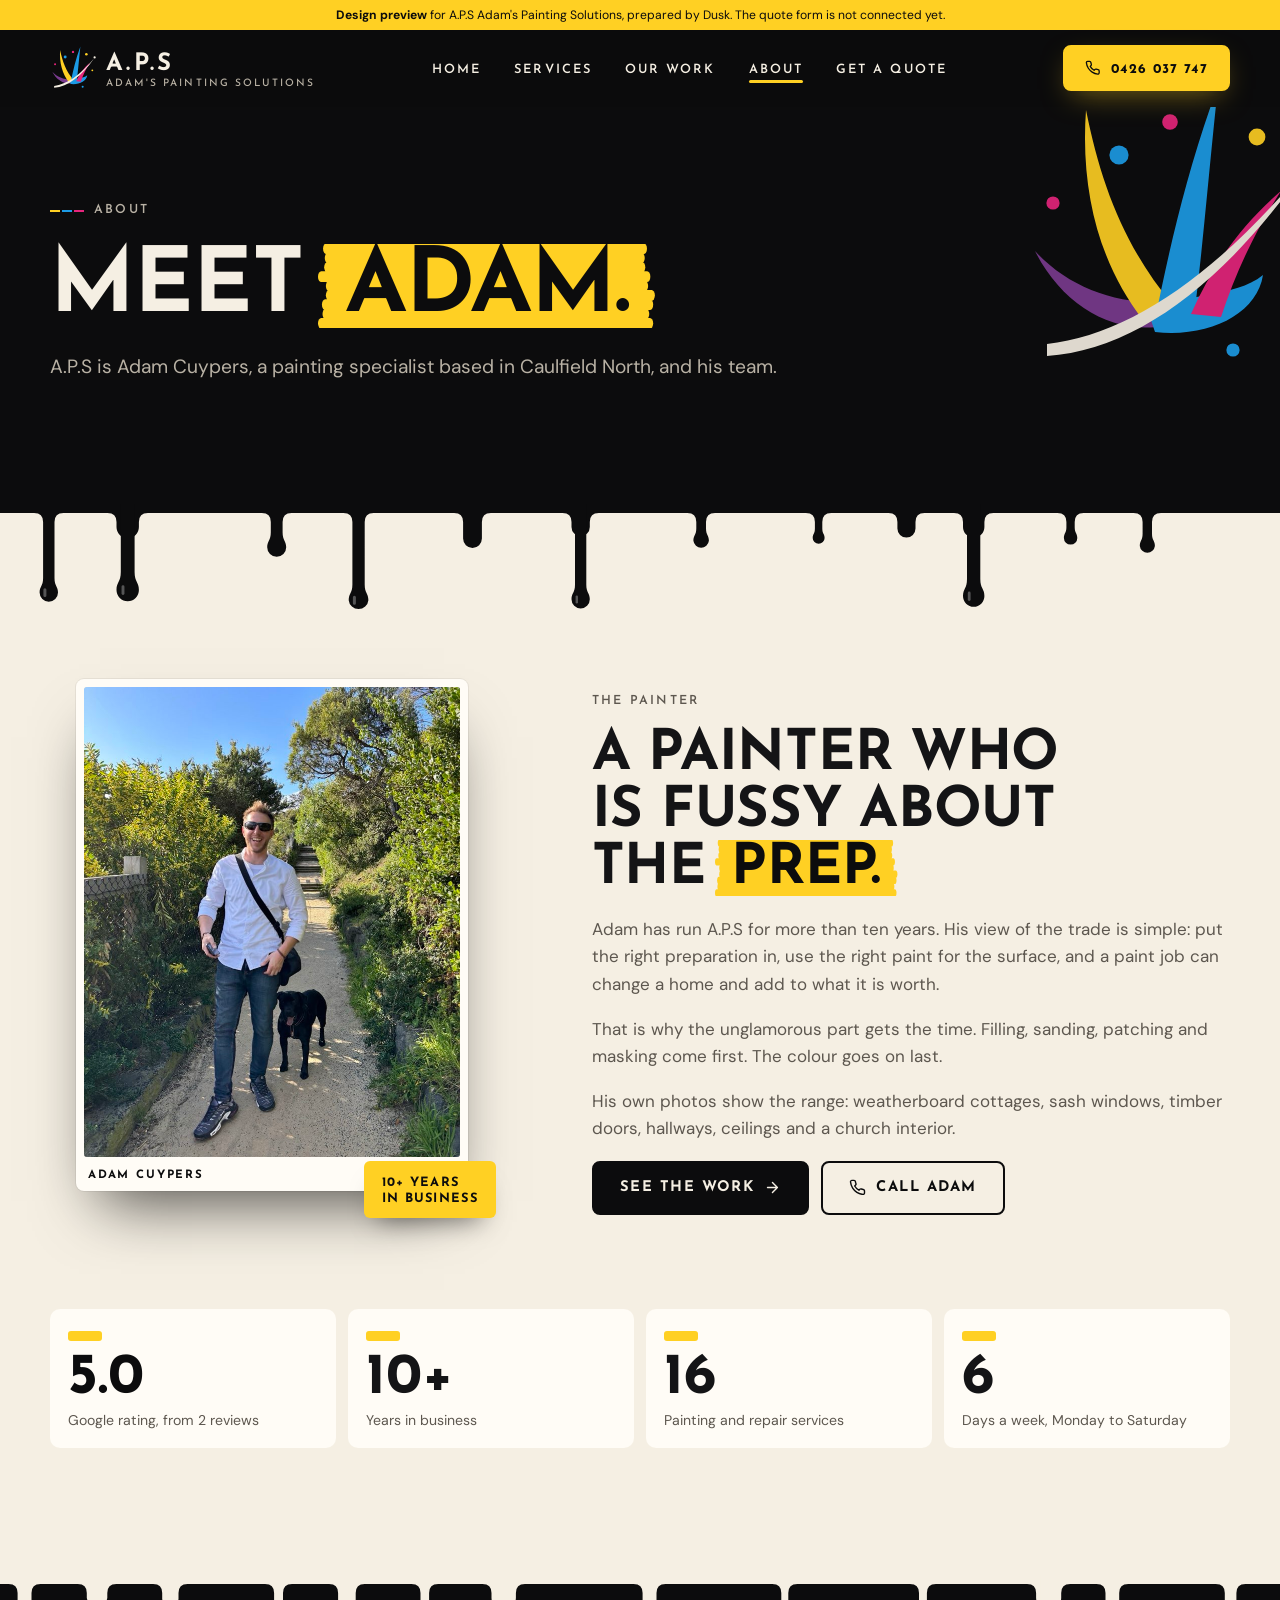
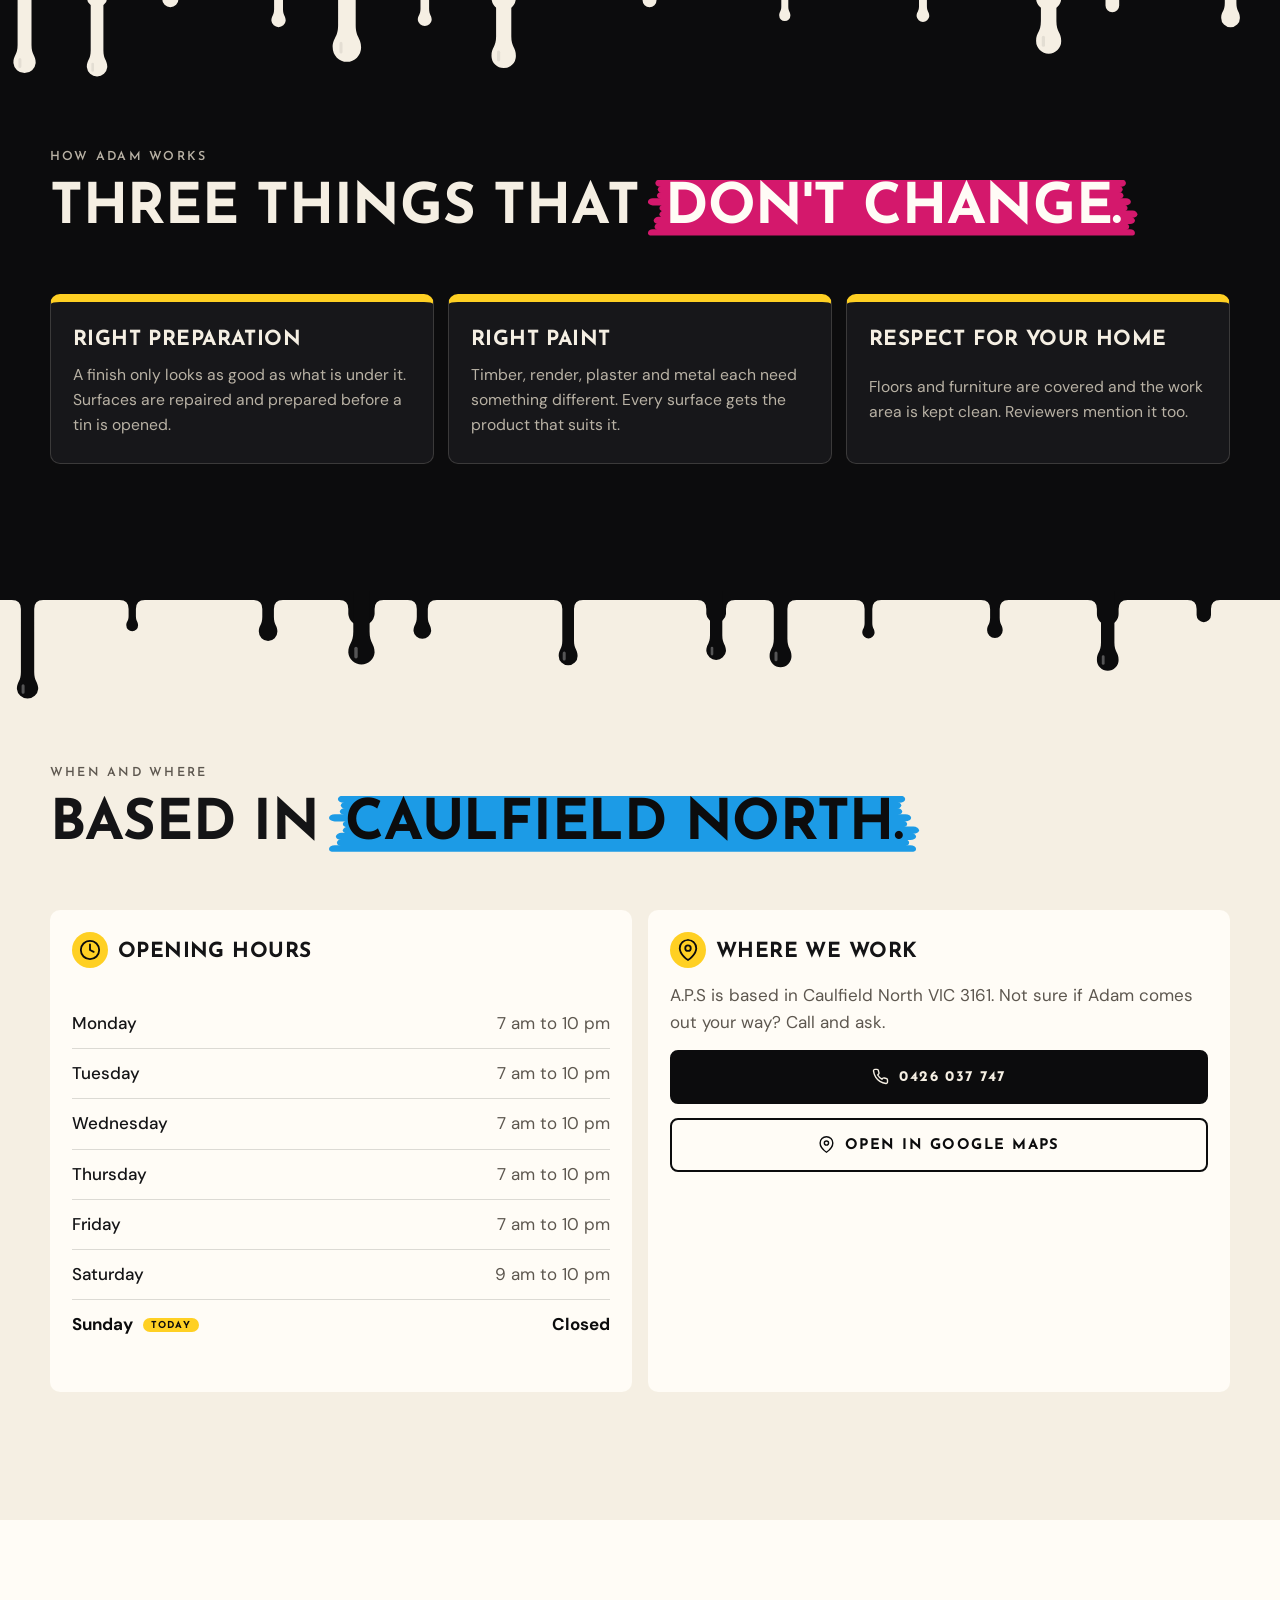
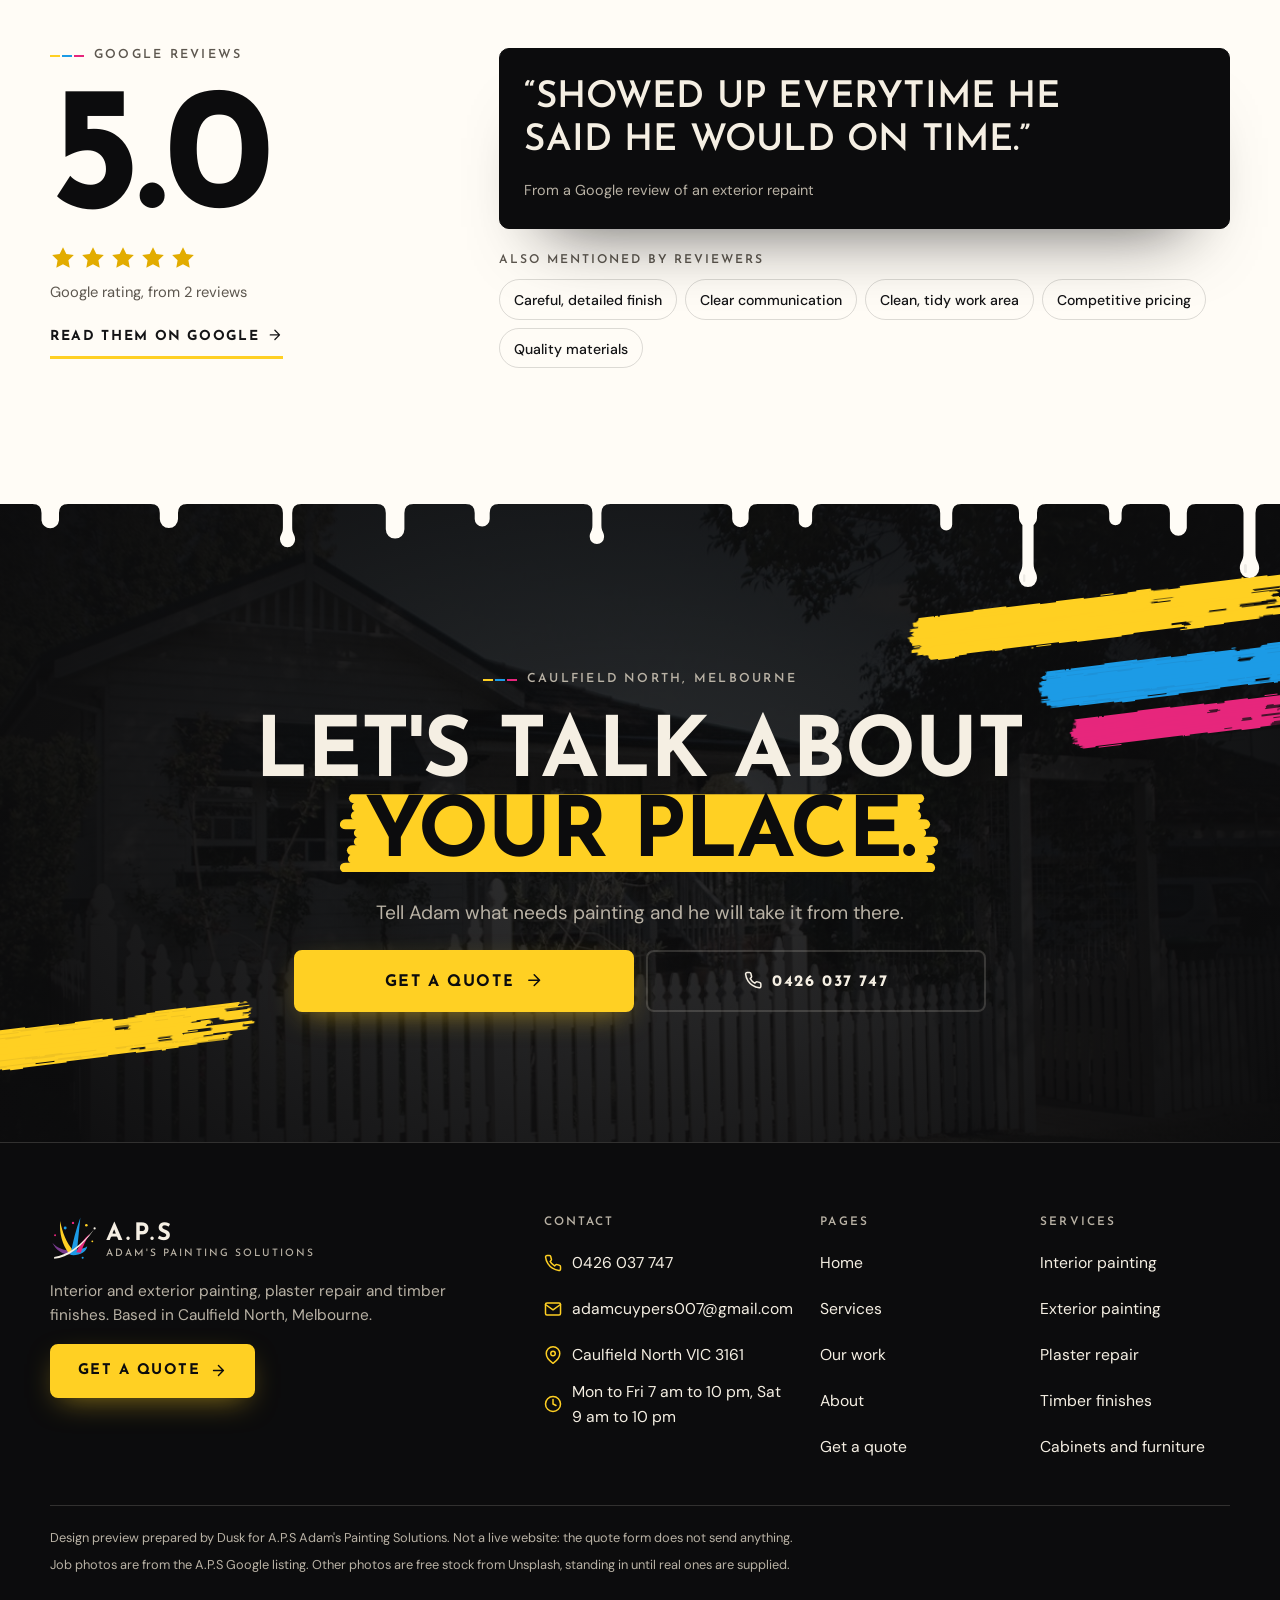
==== commit d6e408d3: "Wet-paint drip dividers and dry-brush colour strokes Drips where dark sections meet light ones, brus" ====
--- a/about.html
+++ b/about.html
@@ -12,7 +12,7 @@
 <link rel="preconnect" href="https://fonts.googleapis.com">
 <link rel="preconnect" href="https://fonts.gstatic.com" crossorigin>
 <link href="https://fonts.googleapis.com/css2?family=DM+Sans:opsz,wght@9..40,400;9..40,500;9..40,700&amp;family=Josefin+Sans:wght@500;600;700&amp;display=swap" rel="stylesheet">
-<link rel="stylesheet" href="assets/css/site.css?v=4">
+<link rel="stylesheet" href="assets/css/site.css?v=5">
 <script>
 (function(){var r=document.documentElement,p=false;r.classList.add('js');
 try{var s=sessionStorage,m=matchMedia('(prefers-reduced-motion: reduce)').matches;
@@ -27,7 +27,7 @@
 r.classList.add(p?'has-intro':'no-intro');if(p)r.classList.add('intro-lock');
 setTimeout(function(){if(!window.__aps)r.classList.remove('js','has-intro','intro-lock','wipe-in')},6000);
 // if a newer version has been published than the copy this browser kept, load the new one once
-try{var B='4';fetch('version.txt?'+Date.now(),{cache:'no-store'}).then(function(x){return x.ok?x.text():''}).then(function(t){t=(t||'').trim();
+try{var B='5';fetch('version.txt?'+Date.now(),{cache:'no-store'}).then(function(x){return x.ok?x.text():''}).then(function(t){t=(t||'').trim();
 if(/^\d+$/.test(t)&&t!==B&&!new RegExp('[?&]r='+t+'(&|$)').test(location.search)){location.replace(location.pathname+'?r='+t+location.hash)}}).catch(function(){})}catch(e){}
 })();
 </script>
@@ -46,6 +46,7 @@
 <symbol id="i-left" viewBox="0 0 24 24"><path d="M15 18l-6-6 6-6"/></symbol>
 <symbol id="i-right" viewBox="0 0 24 24"><path d="M9 18l6-6-6-6"/></symbol>
 <symbol id="i-shield" viewBox="0 0 24 24"><path d="M12 22s8-4 8-10V5l-8-3-8 3v7c0 6 8 10 8 10z"/><path d="M9 12l2 2 4-4"/></symbol>
+<symbol id="brush" viewBox="0 0 600 90" preserveAspectRatio="none"><rect x="22" y="-0.6" width="319" height="7.2" rx="3.6"/><rect x="380" y="-0.6" width="183" height="7.2" rx="3.6"/><rect x="18" y="5.4" width="562" height="7.2" rx="3.6"/><rect x="11" y="11.4" width="527" height="7.2" rx="3.6"/><rect x="17" y="17.4" width="566" height="7.2" rx="3.6"/><rect x="7" y="23.4" width="334" height="7.2" rx="3.6"/><rect x="365" y="23.4" width="203" height="7.2" rx="3.6"/><rect x="10" y="29.4" width="468" height="7.2" rx="3.6"/><rect x="527" y="29.4" width="52" height="7.2" rx="3.6"/><rect x="3" y="35.4" width="509" height="7.2" rx="3.6"/><rect x="532" y="35.4" width="46" height="7.2" rx="3.6"/><rect x="5" y="41.4" width="498" height="7.2" rx="3.6"/><rect x="8" y="47.4" width="577" height="7.2" rx="3.6"/><rect x="8" y="53.4" width="452" height="7.2" rx="3.6"/><rect x="507" y="53.4" width="57" height="7.2" rx="3.6"/><rect x="18" y="59.4" width="398" height="7.2" rx="3.6"/><rect x="438" y="59.4" width="139" height="7.2" rx="3.6"/><rect x="6" y="65.4" width="489" height="7.2" rx="3.6"/><rect x="14" y="71.4" width="529" height="7.2" rx="3.6"/><rect x="21" y="77.4" width="342" height="7.2" rx="3.6"/><rect x="388" y="77.4" width="151" height="7.2" rx="3.6"/><rect x="29" y="83.4" width="453" height="7.2" rx="3.6"/></symbol><filter id="rough" x="-4%" y="-25%" width="108%" height="150%"><feTurbulence type="fractalNoise" baseFrequency="0.018 0.42" numOctaves="2" seed="4" result="n"/><feDisplacementMap in="SourceGraphic" in2="n" scale="7" xChannelSelector="R" yChannelSelector="G"/></filter>
 </defs></svg>
 <div class="intro" id="intro">
   <div class="intro-paint" aria-hidden="true"><i style="--c:var(--yellow)"></i><i style="--c:var(--blue)"></i><i style="--c:var(--pink)"></i></div>
@@ -135,7 +136,8 @@
     
   </div>
 </section>
-<section class="sec sec--paper">
+<section class="sec sec--paper has-drips">
+  <div class="drips-wrap" aria-hidden="true"><svg class="drips" data-r viewBox="0 0 1440 124" preserveAspectRatio="none" focusable="false"><path d="M0 0H1440V9L1305.3 9Q1296.3 9 1296.3 18L1296.3 36.4C1296.3 41.6 1298.5 41.6 1298.5 45.6A5.8 5.8 0 0 1 1286.9 45.6C1286.9 41.6 1289.1 41.6 1289.1 36.4L1289.1 18Q1289.1 9 1280.1 9L1161.0 9Q1152.0 9 1152.0 18L1152.0 29.8C1152.0 36.6 1154.9 36.6 1154.9 41.9A7.6 7.6 0 0 1 1139.8 41.9C1139.8 36.6 1142.6 36.6 1142.6 29.8L1142.6 18Q1142.6 9 1133.6 9L1083.7 9Q1074.7 9 1074.7 18L1074.7 23.2C1074.7 29.2 1077.3 29.2 1077.3 33.9A6.7 6.7 0 0 1 1063.9 33.9C1063.9 29.2 1066.4 29.2 1066.4 23.2L1066.4 18Q1066.4 9 1057.4 9L993.4 9Q984.4 9 984.4 18L984.4 23.0A10.7 10.7 0 0 1 963.0 23.0L963.0 18Q963.0 9 954.0 9L924.5 9Q915.5 9 915.5 18L915.5 24.5A9.0 9.0 0 0 1 897.4 24.5L897.4 18Q897.4 9 888.4 9L831.3 9Q822.3 9 822.3 18L822.3 24.4C822.3 29.7 824.6 29.7 824.6 33.9A5.9 5.9 0 0 1 812.7 33.9C812.7 29.7 814.9 29.7 814.9 24.4L814.9 18Q814.9 9 805.9 9L715.0 9Q706.0 9 706.0 18L706.0 24.3C706.0 31.3 708.9 31.3 708.9 36.8A7.8 7.8 0 0 1 693.4 36.8C693.4 31.3 696.3 31.3 696.3 24.3L696.3 18Q696.3 9 687.3 9L598.8 9Q589.8 9 589.8 18L589.8 23.0A9.1 9.1 0 0 1 571.5 23.0L571.5 18Q571.5 9 562.5 9L490.9 9Q481.9 9 481.9 18L481.9 34.6A9.4 9.4 0 0 1 463.1 34.6L463.1 18Q463.1 9 454.1 9L373.7 9Q364.7 9 364.7 18L364.7 80.4C364.7 89.2 368.4 89.2 368.4 96.2A9.9 9.9 0 0 1 348.7 96.2C348.7 89.2 352.4 89.2 352.4 80.4L352.4 18Q352.4 9 343.4 9L291.6 9Q282.6 9 282.6 18L282.6 28.2C282.6 36.7 286.2 36.7 286.2 43.3A9.5 9.5 0 0 1 267.2 43.3C267.2 36.7 270.8 36.7 270.8 28.2L270.8 18Q270.8 9 261.8 9L147.9 9Q138.9 9 138.9 18L138.9 23.0A11.2 11.2 0 0 1 116.5 23.0L116.5 18Q116.5 9 107.5 9L63.5 9Q54.5 9 54.5 18L54.5 73.9C54.5 82.2 58.0 82.2 58.0 88.6A9.2 9.2 0 0 1 39.6 88.6C39.6 82.2 43.1 82.2 43.1 73.9L43.1 18Q43.1 9 34.1 9L0 9z"/><g class="drips-run" style="--i:0"><path d="M980.3 0L980.3 75.0C980.3 84.6 984.4 84.6 984.4 92.1A10.7 10.7 0 0 1 963.0 92.1C963.0 84.6 967.0 84.6 967.0 75.0L967.0 0z"/><path class="drips-gloss" d="M969.2 88.9v6.7" stroke-width="2.8"/></g><g class="drips-run" style="--i:1"><path d="M586.3 0L586.3 80.7C586.3 88.9 589.8 88.9 589.8 95.3A9.1 9.1 0 0 1 571.5 95.3C571.5 88.9 575.0 88.9 575.0 80.7L575.0 0z"/><path class="drips-gloss" d="M576.8 92.6v5.7" stroke-width="2.4"/></g><g class="drips-run" style="--i:2"><path d="M134.6 0L134.6 68.1C134.6 78.2 138.9 78.2 138.9 86.0A11.2 11.2 0 0 1 116.5 86.0C116.5 78.2 120.8 78.2 120.8 68.1L120.8 0z"/><path class="drips-gloss" d="M123.0 82.7v6.9" stroke-width="2.9"/></g><path class="drips-gloss" stroke-width="3" d="M354.4 93.2v6.1M44.9 85.8v5.7"/><circle class="drips-drop" cx="973.7" cy="105.9" r="5.4"/></svg></div>
   <div class="wrap">
     <div class="about-grid">
       <div class="portrait" data-r="left">
@@ -163,7 +165,8 @@
   </div>
 </section>
 
-<section class="sec sec--ink">
+<section class="sec sec--ink has-drips">
+  <div class="drips-wrap drips-wrap--light" aria-hidden="true" style="--dc:#f5efe3"><svg class="drips" data-r viewBox="0 0 1440 124" preserveAspectRatio="none" focusable="false"><path d="M0 0H1440V9L1395.7 9Q1386.7 9 1386.7 18L1386.7 24.9A6.7 6.7 0 0 1 1373.3 24.9L1373.3 18Q1373.3 9 1364.3 9L1245.4 9Q1236.4 9 1236.4 18L1236.4 28.1C1236.4 36.5 1239.9 36.5 1239.9 43.0A9.3 9.3 0 0 1 1221.2 43.0C1221.2 36.5 1224.8 36.5 1224.8 28.1L1224.8 18Q1224.8 9 1215.8 9L1128.2 9Q1119.2 9 1119.2 18L1119.2 30.5A6.8 6.8 0 0 1 1105.5 30.5L1105.5 18Q1105.5 9 1096.5 9L1070.2 9Q1061.2 9 1061.2 18L1061.2 23.0A12.5 12.5 0 0 1 1036.1 23.0L1036.1 18Q1036.1 9 1027.1 9L935.9 9Q926.9 9 926.9 18L926.9 31.1C926.9 36.9 929.3 36.9 929.3 41.3A6.4 6.4 0 0 1 916.6 41.3C916.6 36.9 919.0 36.9 919.0 31.1L919.0 18Q919.0 9 910.0 9L797.3 9Q788.3 9 788.3 18L788.3 31.5C788.3 36.6 790.4 36.6 790.4 40.5A5.6 5.6 0 0 1 779.2 40.5C779.2 36.6 781.3 36.6 781.3 31.5L781.3 18Q781.3 9 772.3 9L665.5 9Q656.5 9 656.5 18L656.5 25.4A6.9 6.9 0 0 1 642.6 25.4L642.6 18Q642.6 9 633.6 9L524.9 9Q515.9 9 515.9 18L515.9 23.0A12.2 12.2 0 0 1 491.5 23.0L491.5 18Q491.5 9 482.5 9L438.1 9Q429.1 9 429.1 18L429.1 33.7C429.1 40.0 431.7 40.0 431.7 44.9A7.0 7.0 0 0 1 417.8 44.9C417.8 40.0 420.5 40.0 420.5 33.7L420.5 18Q420.5 9 411.5 9L364.7 9Q355.7 9 355.7 18L355.7 49.9C355.7 62.6 361.1 62.6 361.1 72.6A14.2 14.2 0 0 1 332.7 72.6C332.7 62.6 338.1 62.6 338.1 49.9L338.1 18Q338.1 9 329.1 9L292.0 9Q283.0 9 283.0 18L283.0 34.3C283.0 40.7 285.7 40.7 285.7 45.8A7.2 7.2 0 0 1 271.4 45.8C271.4 40.7 274.1 40.7 274.1 34.3L274.1 18Q274.1 9 265.1 9L187.5 9Q178.5 9 178.5 18L178.5 24.0A8.1 8.1 0 0 1 162.2 24.0L162.2 18Q162.2 9 153.2 9L116.3 9Q107.3 9 107.3 18L107.3 23.0A10.3 10.3 0 0 1 86.8 23.0L86.8 18Q86.8 9 77.8 9L40.5 9Q31.5 9 31.5 18L31.5 70.1C31.5 80.1 35.7 80.1 35.7 87.9A11.2 11.2 0 0 1 13.4 87.9C13.4 80.1 17.6 80.1 17.6 70.1L17.6 18Q17.6 9 8.6 9L0 9z"/><g class="drips-run" style="--i:0"><path d="M1056.4 0L1056.4 46.1C1056.4 57.4 1061.2 57.4 1061.2 66.1A12.5 12.5 0 0 1 1036.1 66.1C1036.1 57.4 1040.9 57.4 1040.9 46.1L1040.9 0z"/><path class="drips-gloss" d="M1043.4 62.4v7.8" stroke-width="3.3"/></g><g class="drips-run" style="--i:1"><path d="M511.3 0L511.3 61.3C511.3 72.3 515.9 72.3 515.9 80.9A12.2 12.2 0 0 1 491.5 80.9C491.5 72.3 496.1 72.3 496.1 61.3L496.1 0z"/><path class="drips-gloss" d="M498.6 77.2v7.6" stroke-width="3.2"/></g><g class="drips-run" style="--i:2"><path d="M103.4 0L103.4 75.6C103.4 84.9 107.3 84.9 107.3 92.1A10.3 10.3 0 0 1 86.8 92.1C86.8 84.9 90.7 84.9 90.7 75.6L90.7 0z"/><path class="drips-gloss" d="M92.7 89.0v6.4" stroke-width="2.7"/></g><path class="drips-gloss" stroke-width="3" d="M341.0 68.3v8.8M19.9 84.6v6.9"/><circle class="drips-drop" cx="1048.6" cy="81.6" r="6.3"/></svg></div>
   <div class="wrap">
     <div class="sec-head" data-r>
       <p class="kicker">How Adam works</p>
@@ -177,7 +180,8 @@
   </div>
 </section>
 
-<section class="sec sec--paper">
+<section class="sec sec--paper has-drips">
+  <div class="drips-wrap" aria-hidden="true"><svg class="drips" data-r viewBox="0 0 1440 124" preserveAspectRatio="none" focusable="false"><path d="M0 0H1440V9L1391.7 9Q1382.7 9 1382.7 18L1382.7 38.3C1382.7 49.6 1387.5 49.6 1387.5 58.5A12.6 12.6 0 0 1 1362.2 58.5C1362.2 49.6 1367.1 49.6 1367.1 38.3L1367.1 18Q1367.1 9 1358.1 9L1320.2 9Q1311.2 9 1311.2 18L1311.2 26.3C1311.2 32.9 1314.0 32.9 1314.0 38.0A7.3 7.3 0 0 1 1299.4 38.0C1299.4 32.9 1302.2 32.9 1302.2 26.3L1302.2 18Q1302.2 9 1293.2 9L1220.0 9Q1211.0 9 1211.0 18L1211.0 24.0A7.2 7.2 0 0 1 1196.6 24.0L1196.6 18Q1196.6 9 1187.6 9L1127.6 9Q1118.6 9 1118.6 18L1118.6 23.0A10.8 10.8 0 0 1 1096.9 23.0L1096.9 18Q1096.9 9 1087.9 9L1008.7 9Q999.7 9 999.7 18L999.7 26.7C999.7 33.8 1002.7 33.8 1002.7 39.2A7.8 7.8 0 0 1 987.1 39.2C987.1 33.8 990.1 33.8 990.1 26.7L990.1 18Q990.1 9 981.1 9L881.3 9Q872.3 9 872.3 18L872.3 32.1C872.3 37.7 874.6 37.7 874.6 42.0A6.2 6.2 0 0 1 862.3 42.0C862.3 37.7 864.6 37.7 864.6 32.1L864.6 18Q864.6 9 855.6 9L796.4 9Q787.4 9 787.4 18L787.4 47.7C787.4 57.6 791.5 57.6 791.5 65.2A10.9 10.9 0 0 1 769.6 65.2C769.6 57.6 773.8 57.6 773.8 47.7L773.8 18Q773.8 9 764.8 9L735.0 9Q726.0 9 726.0 18L726.0 23.0A9.9 9.9 0 0 1 706.3 23.0L706.3 18Q706.3 9 697.3 9L583.0 9Q574.0 9 574.0 18L574.0 49.7C574.0 58.3 577.6 58.3 577.6 64.9A9.4 9.4 0 0 1 558.7 64.9C558.7 58.3 562.3 58.3 562.3 49.7L562.3 18Q562.3 9 553.3 9L436.8 9Q427.8 9 427.8 18L427.8 25.7C427.8 33.7 431.2 33.7 431.2 39.9A8.9 8.9 0 0 1 413.5 39.9C413.5 33.7 416.8 33.7 416.8 25.7L416.8 18Q416.8 9 407.8 9L383.6 9Q374.6 9 374.6 18L374.6 23.0A13.2 13.2 0 0 1 348.3 23.0L348.3 18Q348.3 9 339.3 9L282.9 9Q273.9 9 273.9 18L273.9 25.8C273.9 34.2 277.4 34.2 277.4 40.6A9.3 9.3 0 0 1 258.8 40.6C258.8 34.2 262.3 34.2 262.3 25.8L262.3 18Q262.3 9 253.3 9L144.9 9Q135.9 9 135.9 18L135.9 24.9C135.9 30.2 138.1 30.2 138.1 34.3A5.9 5.9 0 0 1 126.3 34.3C126.3 30.2 128.6 30.2 128.6 24.9L128.6 18Q128.6 9 119.6 9L43.2 9Q34.2 9 34.2 18L34.2 80.9C34.2 90.5 38.2 90.5 38.2 97.9A10.7 10.7 0 0 1 16.9 97.9C16.9 90.5 20.9 90.5 20.9 80.9L20.9 18Q20.9 9 11.9 9L0 9z"/><g class="drips-run" style="--i:0"><path d="M1114.4 0L1114.4 51.6C1114.4 61.4 1118.6 61.4 1118.6 68.9A10.8 10.8 0 0 1 1096.9 68.9C1096.9 61.4 1101.0 61.4 1101.0 51.6L1101.0 0z"/><path class="drips-gloss" d="M1103.2 65.7v6.7" stroke-width="2.8"/></g><g class="drips-run" style="--i:1"><path d="M722.3 0L722.3 44.2C722.3 53.1 726.0 53.1 726.0 60.0A9.9 9.9 0 0 1 706.3 60.0C706.3 53.1 710.0 53.1 710.0 44.2L710.0 0z"/><path class="drips-gloss" d="M712.0 57.0v6.1" stroke-width="2.6"/></g><g class="drips-run" style="--i:2"><path d="M369.6 0L369.6 40.4C369.6 52.2 374.6 52.2 374.6 61.4A13.2 13.2 0 0 1 348.3 61.4C348.3 52.2 353.3 52.2 353.3 40.4L353.3 0z"/><path class="drips-gloss" d="M356.0 57.5v8.2" stroke-width="3.4"/></g><path class="drips-gloss" stroke-width="3" d="M1369.6 54.7v7.8M776.0 62.0v6.8M564.2 62.0v5.9M23.1 94.7v6.6"/><circle class="drips-drop" cx="1107.7" cy="82.7" r="5.4"/></svg></div>
   <div class="wrap">
     <div class="sec-head" data-r>
       <p class="kicker">When and where</p>
@@ -234,8 +238,10 @@
   </div>
 </section>
 
-<section class="cta">
+<section class="cta has-drips">
+  <div class="drips-wrap drips-wrap--light" aria-hidden="true" style="--dc:#fffcf6"><svg class="drips" data-r viewBox="0 0 1440 124" preserveAspectRatio="none" focusable="false"><path d="M0 0H1440V9L1330.0 9Q1321.0 9 1321.0 18L1321.0 51.2C1321.0 60.3 1324.8 60.3 1324.8 67.4A10.1 10.1 0 0 1 1304.6 67.4C1304.6 60.3 1308.4 60.3 1308.4 51.2L1308.4 18Q1308.4 9 1299.4 9L1264.5 9Q1255.5 9 1255.5 18L1255.5 57.8C1255.5 66.5 1259.2 66.5 1259.2 73.3A9.7 9.7 0 0 1 1239.8 73.3C1239.8 66.5 1243.5 66.5 1243.5 57.8L1243.5 18Q1243.5 9 1234.5 9L1195.8 9Q1186.8 9 1186.8 18L1186.8 33.1A8.5 8.5 0 0 1 1169.9 33.1L1169.9 18Q1169.9 9 1160.9 9L1130.6 9Q1121.6 9 1121.6 18L1121.6 24.0A6.2 6.2 0 0 1 1109.2 24.0L1109.2 18Q1109.2 9 1100.2 9L1046.0 9Q1037.0 9 1037.0 18L1037.0 23.0A9.0 9.0 0 0 1 1019.0 23.0L1019.0 18Q1019.0 9 1010.0 9L961.2 9Q952.2 9 952.2 18L952.2 29.4A6.0 6.0 0 0 1 940.2 29.4L940.2 18Q940.2 9 931.2 9L821.1 9Q812.1 9 812.1 18L812.1 25.9A6.6 6.6 0 0 1 798.8 25.9L798.8 18Q798.8 9 789.8 9L757.6 9Q748.6 9 748.6 18L748.6 24.0A8.2 8.2 0 0 1 732.2 24.0L732.2 18Q732.2 9 723.2 9L610.4 9Q601.4 9 601.4 18L601.4 30.3C601.4 36.8 604.1 36.8 604.1 41.8A7.2 7.2 0 0 1 589.7 41.8C589.7 36.8 592.4 36.8 592.4 30.3L592.4 18Q592.4 9 583.4 9L498.7 9Q489.7 9 489.7 18L489.7 24.0A7.5 7.5 0 0 1 474.7 24.0L474.7 18Q474.7 9 465.7 9L413.4 9Q404.4 9 404.4 18L404.4 34.3A9.3 9.3 0 0 1 385.8 34.3L385.8 18Q385.8 9 376.8 9L301.2 9Q292.2 9 292.2 18L292.2 32.6C292.2 39.3 295.1 39.3 295.1 44.6A7.5 7.5 0 0 1 280.0 44.6C280.0 39.3 282.9 39.3 282.9 32.6L282.9 18Q282.9 9 273.9 9L187.0 9Q178.0 9 178.0 18L178.0 24.0A9.1 9.1 0 0 1 159.8 24.0L159.8 18Q159.8 9 150.8 9L68.0 9Q59.0 9 59.0 18L59.0 25.4A8.8 8.8 0 0 1 41.5 25.4L41.5 18Q41.5 9 32.5 9L0 9z"/><g class="drips-run" style="--i:0"><path d="M1033.6 0L1033.6 68.6C1033.6 76.7 1037.0 76.7 1037.0 83.1A9.0 9.0 0 0 1 1019.0 83.1C1019.0 76.7 1022.4 76.7 1022.4 68.6L1022.4 0z"/><path class="drips-gloss" d="M1024.2 80.3v5.6" stroke-width="2.3"/></g><path class="drips-gloss" stroke-width="3" d="M1310.4 64.3v6.3M1245.4 70.4v6.0"/><circle class="drips-drop" cx="1028.0" cy="95.1" r="4.5"/></svg></div>
   <img class="cta-bg" src="assets/stock/weatherboard-white.jpg" alt="" width="1200" height="800" loading="lazy" decoding="async">
+  <div class="cta-brushes" aria-hidden="true"><span class="brush brush--y" style="--i:0" aria-hidden="true"><svg viewBox="0 0 600 90" preserveAspectRatio="none" focusable="false"><use href="#brush" fill="currentColor"/></svg></span><span class="brush brush--b" style="--i:1" aria-hidden="true"><svg viewBox="0 0 600 90" preserveAspectRatio="none" focusable="false"><use href="#brush" fill="currentColor"/></svg></span><span class="brush brush--p" style="--i:2" aria-hidden="true"><svg viewBox="0 0 600 90" preserveAspectRatio="none" focusable="false"><use href="#brush" fill="currentColor"/></svg></span><span class="brush brush--y2" style="--i:3" aria-hidden="true"><svg viewBox="0 0 600 90" preserveAspectRatio="none" focusable="false"><use href="#brush" fill="currentColor"/></svg></span></div>
   <div class="wrap cta-in" data-r>
     <p class="kicker"><span class="dots"></span>Caulfield North, Melbourne</p>
     <h2 class="cta-title">Let&#39;s talk about <span class="stroke">your place.</span></h2>
@@ -305,6 +311,6 @@
   </div>
 </footer>
 <div class="bar"><a class="btn btn-ghost" href="tel:+61426037747"><svg class="ico" aria-hidden="true" focusable="false"><use href="#i-phone"/></svg>Call Adam</a><a class="btn btn-y" href="contact.html">Get a quote <svg class="ico" aria-hidden="true" focusable="false"><use href="#i-arrow"/></svg></a></div>
-<script src="assets/js/site.js?v=4" defer></script>
+<script src="assets/js/site.js?v=5" defer></script>
 </body>
 </html>
--- a/assets/css/site.css
+++ b/assets/css/site.css
@@ -797,3 +797,68 @@
   .hero-media{padding-bottom:0}
   .story-on .story-scene{place-items:start center}
 }
+
+/* =====================================================================
+   Fourth pass: paint comes back, used with restraint. Dry-brush strokes
+   in the three brand colours, and wet-paint drips between sections.
+   ===================================================================== */
+:root{--paint-y:#ffd023;--paint-b:#1c9be6;--paint-p:#e6257c}
+
+/* small colour accents */
+.dots{width:34px;background:linear-gradient(90deg,var(--paint-y) 0 28%,transparent 28% 36%,var(--paint-b) 36% 64%,transparent 64% 72%,var(--paint-p) 72%)}
+.intro-rule{background:linear-gradient(90deg,var(--paint-y) 0 33.33%,var(--paint-b) 0 66.66%,var(--paint-p) 0)}
+.intro-cols i:nth-child(2)::before{background:var(--paint-b)}
+.intro-cols i:nth-child(3)::before{background:var(--paint-p)}
+.q-bar{background:linear-gradient(90deg,var(--paint-y) 0 33.33%,var(--paint-b) 0 66.66%,var(--paint-p) 0)}
+
+/* a brushed stroke behind a word */
+.stroke{padding:0 .2em;margin:0 -.06em}
+.stroke::before{inset:-.02em -.1em .04em;border-radius:0;-webkit-mask:url("data:image/svg+xml,%3Csvg xmlns='http://www.w3.org/2000/svg' viewBox='0 0 600 90' preserveAspectRatio='none'%3E%3Crect x='9' y='-0.8' width='575' height='11.6' rx='5.8'/%3E%3Crect x='12' y='9.2' width='568' height='11.6' rx='5.8'/%3E%3Crect x='11' y='19.2' width='570' height='11.6' rx='5.8'/%3E%3Crect x='0' y='29.2' width='590' height='11.6' rx='5.8'/%3E%3Crect x='14' y='39.2' width='572' height='11.6' rx='5.8'/%3E%3Crect x='14' y='49.2' width='584' height='11.6' rx='5.8'/%3E%3Crect x='7' y='59.2' width='588' height='11.6' rx='5.8'/%3E%3Crect x='8' y='69.2' width='580' height='11.6' rx='5.8'/%3E%3Crect x='0' y='79.2' width='595' height='11.6' rx='5.8'/%3E%3C/svg%3E") center/100% 100% no-repeat;mask:url("data:image/svg+xml,%3Csvg xmlns='http://www.w3.org/2000/svg' viewBox='0 0 600 90' preserveAspectRatio='none'%3E%3Crect x='9' y='-0.8' width='575' height='11.6' rx='5.8'/%3E%3Crect x='12' y='9.2' width='568' height='11.6' rx='5.8'/%3E%3Crect x='11' y='19.2' width='570' height='11.6' rx='5.8'/%3E%3Crect x='0' y='29.2' width='590' height='11.6' rx='5.8'/%3E%3Crect x='14' y='39.2' width='572' height='11.6' rx='5.8'/%3E%3Crect x='14' y='49.2' width='584' height='11.6' rx='5.8'/%3E%3Crect x='7' y='59.2' width='588' height='11.6' rx='5.8'/%3E%3Crect x='8' y='69.2' width='580' height='11.6' rx='5.8'/%3E%3Crect x='0' y='79.2' width='595' height='11.6' rx='5.8'/%3E%3C/svg%3E") center/100% 100% no-repeat}
+.stroke--blue::before{background:var(--paint-b)}
+.stroke--pink::before{background:#d4186c}
+.stroke--pink{color:var(--white)}
+
+/* dry-brush strokes */
+.brush{position:absolute;display:block;pointer-events:none;z-index:0;transform:rotate(-7deg)}
+.brush svg{display:block;width:100%;height:100%;overflow:visible;filter:url(#rough)}
+.brush--y,.brush--y2{color:var(--paint-y)}
+.brush--b{color:var(--paint-b)}
+.brush--p{color:var(--paint-p)}
+.js .brush{clip-path:inset(-30% 100% -30% -2%);transition:clip-path 1.1s var(--ease-io);transition-delay:calc(1s + var(--i,0)*200ms)}
+.js.ready .hero .brush,.js .cta.is-seen .brush{clip-path:inset(-30% -4% -30% -2%)}
+.js .cta .brush{transition-delay:calc(.2s + var(--i,0)*180ms)}
+
+.show-wrap{position:relative;transform:translate3d(0,calc(var(--hs,0)*34px),0)}
+.show{position:relative;z-index:1;transform:none}
+.hero .brush--y{left:-7%;top:-4.6%;width:70%;height:10%}
+.hero .brush--b{right:-7%;bottom:-4.6%;width:62%;height:9.4%}
+.hero .brush--p{right:-5.500%;top:15%;width:30%;height:6.4%}
+@media (min-width:920px){.hero .brush--y{left:-11%}.hero .brush--b{right:-9%}.hero .brush--p{right:-7%}}
+
+.cta-brushes{position:absolute;inset:0;overflow:hidden;pointer-events:none;z-index:1}
+.cta-in{z-index:2}
+.cta .brush--y{right:-5%;top:15%;width:min(44vw,440px);height:clamp(20px,3.6vw,42px)}
+.cta .brush--b{right:-9%;top:calc(15% + clamp(28px,4.8vw,58px));width:min(36vw,360px);height:clamp(18px,3.2vw,38px)}
+.cta .brush--p{right:-3%;top:calc(15% + clamp(54px,9.4vw,112px));width:min(24vw,250px);height:clamp(14px,2.6vw,30px)}
+.cta .brush--y2{left:-6%;bottom:13%;width:min(34vw,340px);height:clamp(18px,3.2vw,38px)}
+@media (max-width:759px){.cta .brush--y,.cta .brush--b,.cta .brush--p{top:22px}.cta .brush--b{top:48px}.cta .brush--p{top:72px}.cta .brush--y2{bottom:16px}}
+
+/* wet paint running from one section into the next */
+.has-drips{position:relative}
+.sec.has-drips{padding-top:calc(clamp(64px,11vw,128px) + 46px)}
+.cta.has-drips{padding-top:calc(clamp(72px,12vw,130px) + 46px)}
+.drip{display:none}
+.drips-wrap{position:absolute;left:0;right:0;top:-1px;height:210px;overflow:hidden;pointer-events:none;z-index:3}
+.drips{display:block;width:100%;min-width:1008px;height:87px;overflow:visible;fill:var(--dc,var(--ink));transform-origin:50% 0}
+.drips-gloss{fill:none;stroke:#fff;stroke-linecap:round;opacity:.3}
+.drips-wrap--light .drips-gloss{stroke:#000;opacity:.07}
+.js .drips[data-r]{opacity:1;transform:scaleY(.22);transition:transform 2s cubic-bezier(.16,.8,.2,1)}
+.js .drips[data-r].in{transform:none}
+.drips-run{transform-box:fill-box;transform-origin:50% 0;animation:dripRun 7s ease-in-out infinite alternate;animation-delay:calc(var(--i)*-2.3s)}
+@keyframes dripRun{from{transform:scaleY(.62)}to{transform:scaleY(1)}}
+.drips-drop{transform-box:fill-box;transform-origin:center;opacity:0;animation:dropFall 7s cubic-bezier(.55,0,.9,.45) infinite;animation-delay:2s}
+@keyframes dropFall{0%,74%{transform:translateY(-8px) scale(.3);opacity:0}78%{transform:translateY(0) scale(1);opacity:1}100%{transform:translateY(84px) scale(.85);opacity:0}}
+@media (min-width:760px){.drips{min-width:1440px;height:124px}}
+.ticker{border-bottom:0}
+
+@media (prefers-reduced-motion:reduce){.drips-run,.drips-drop{animation:none}.drips-drop{display:none}}
